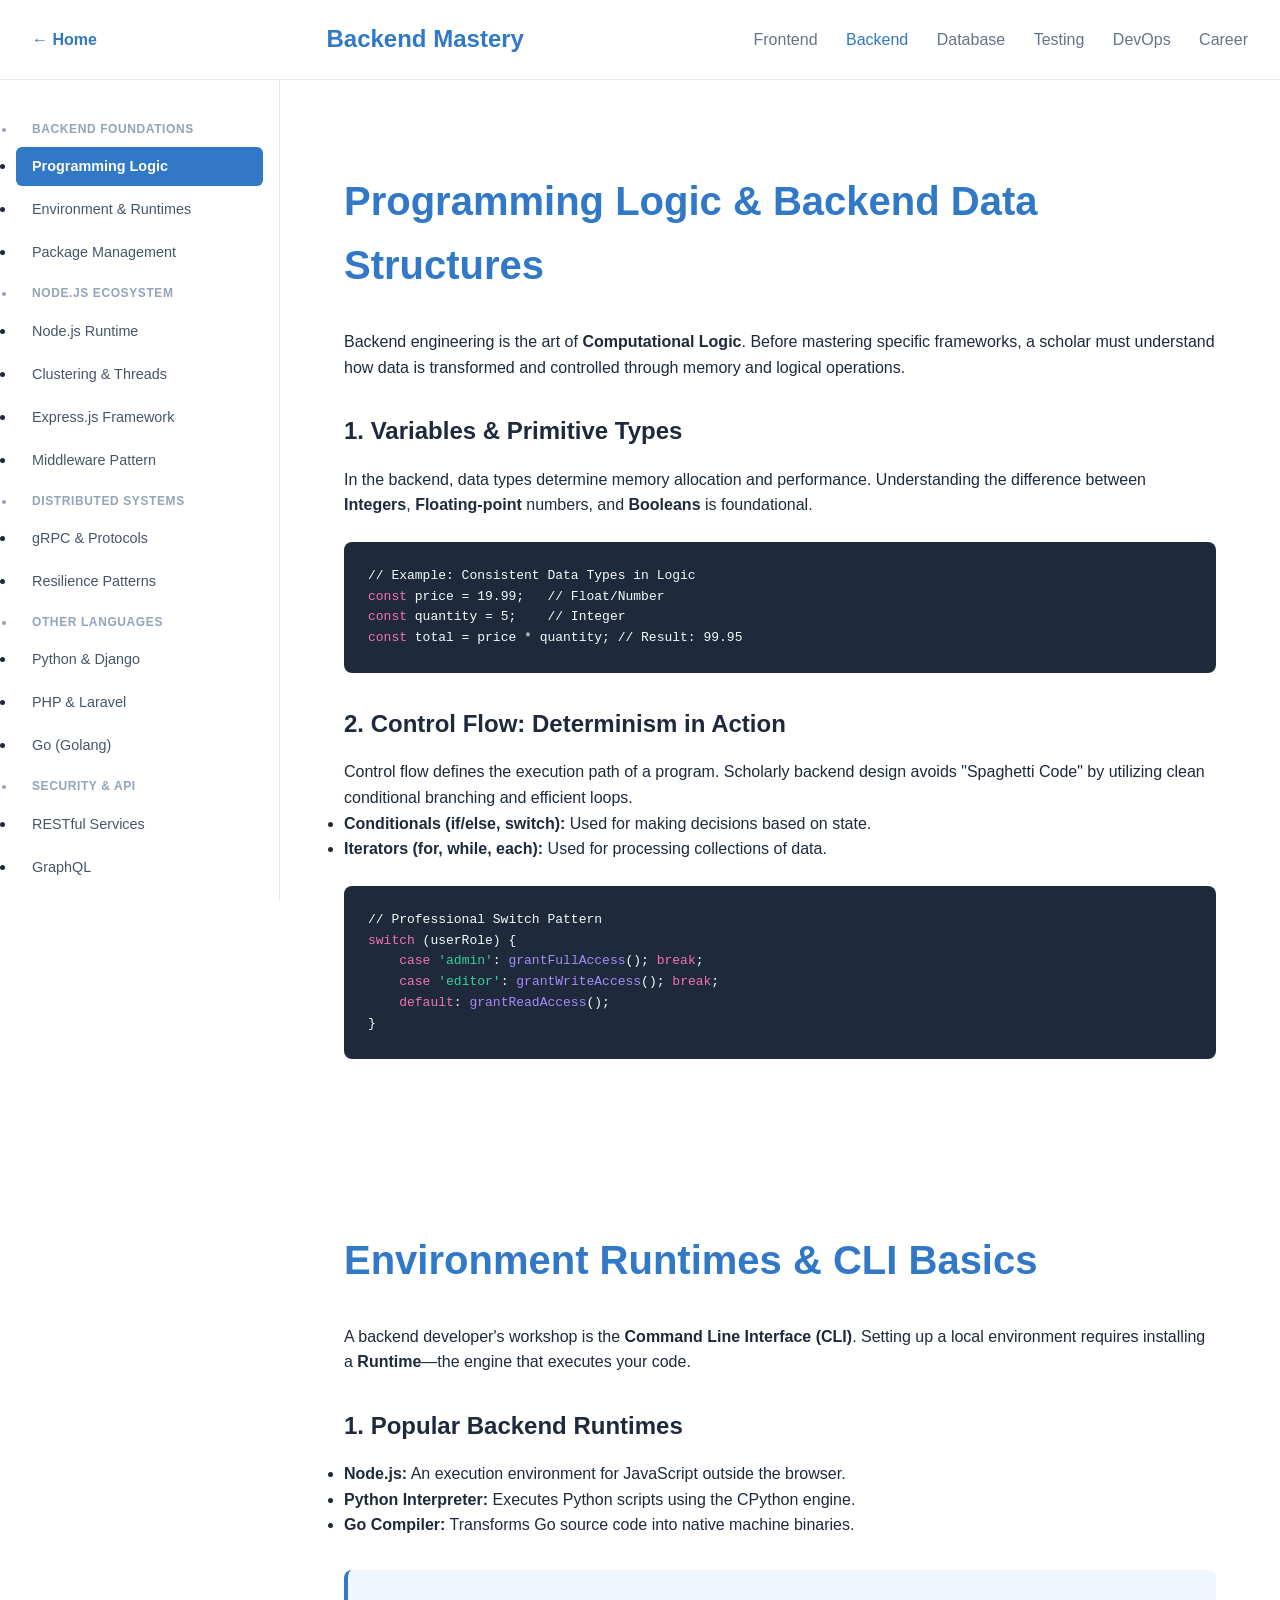
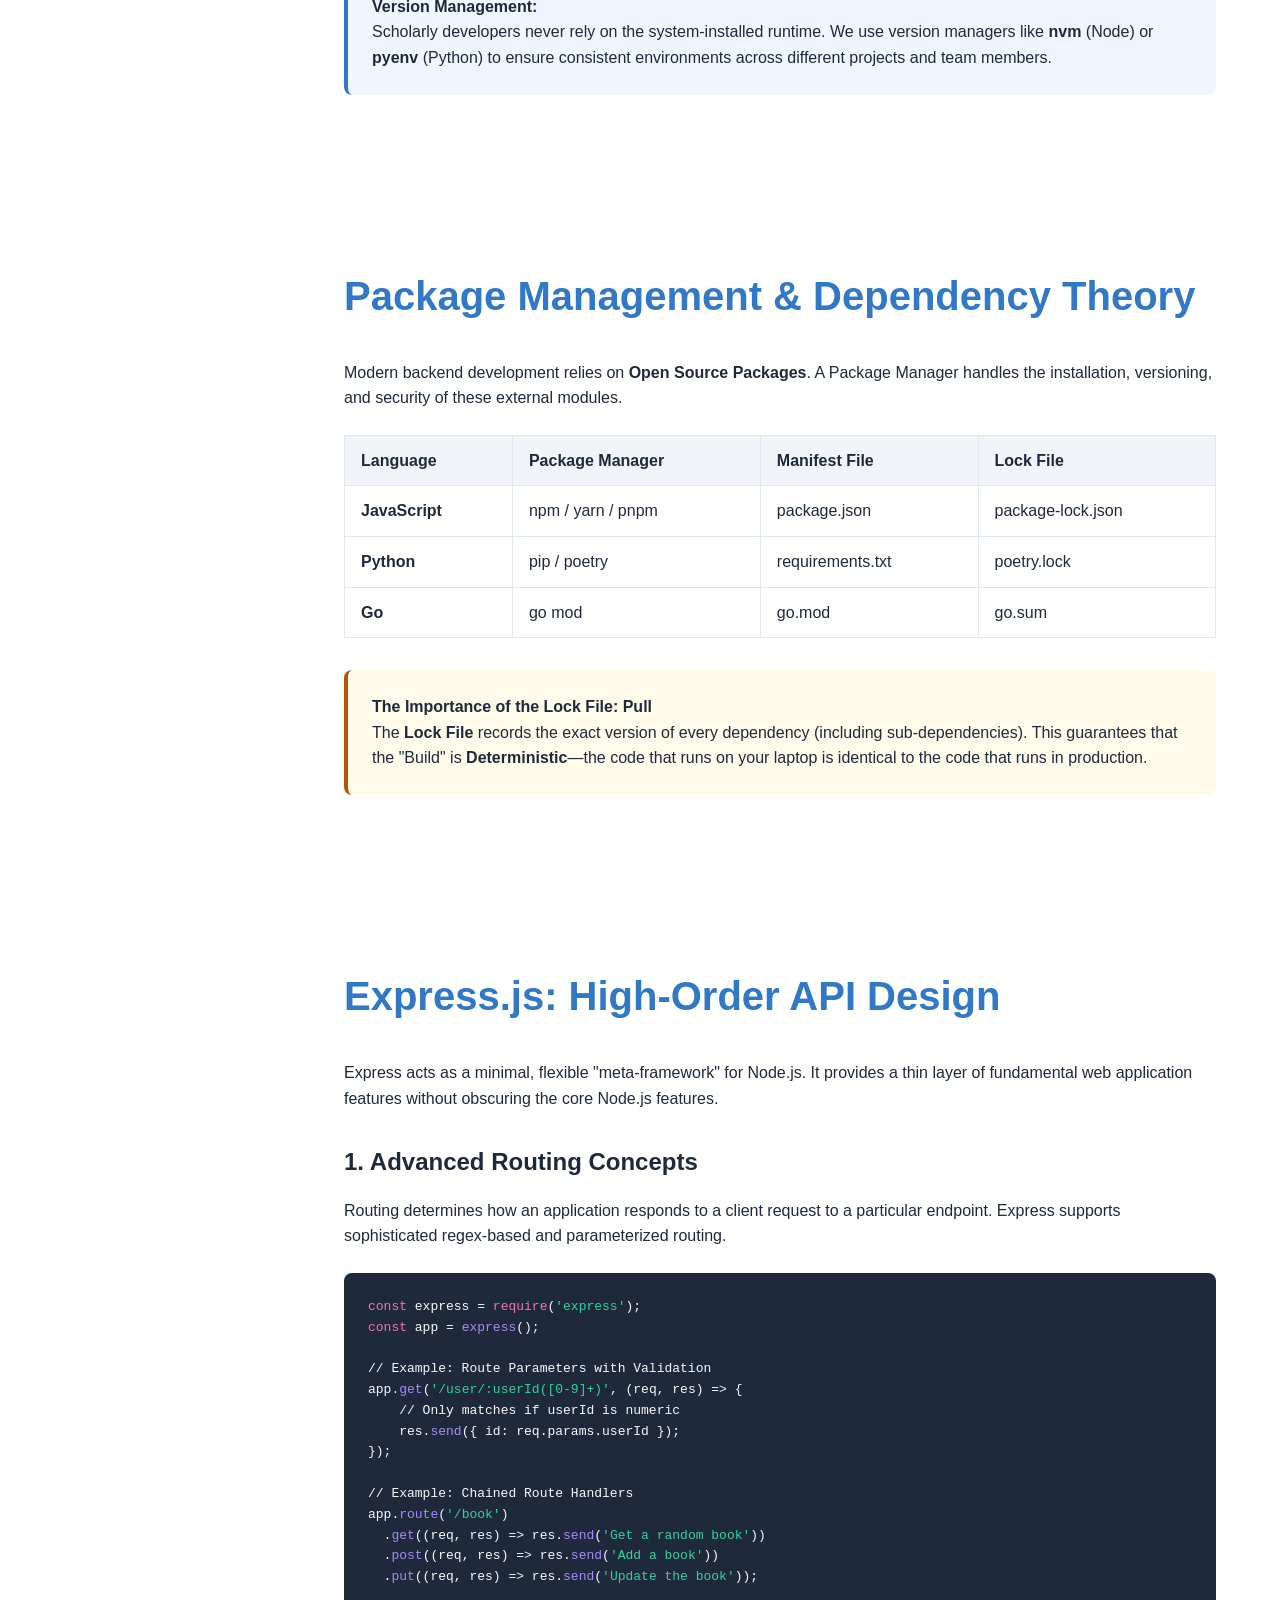
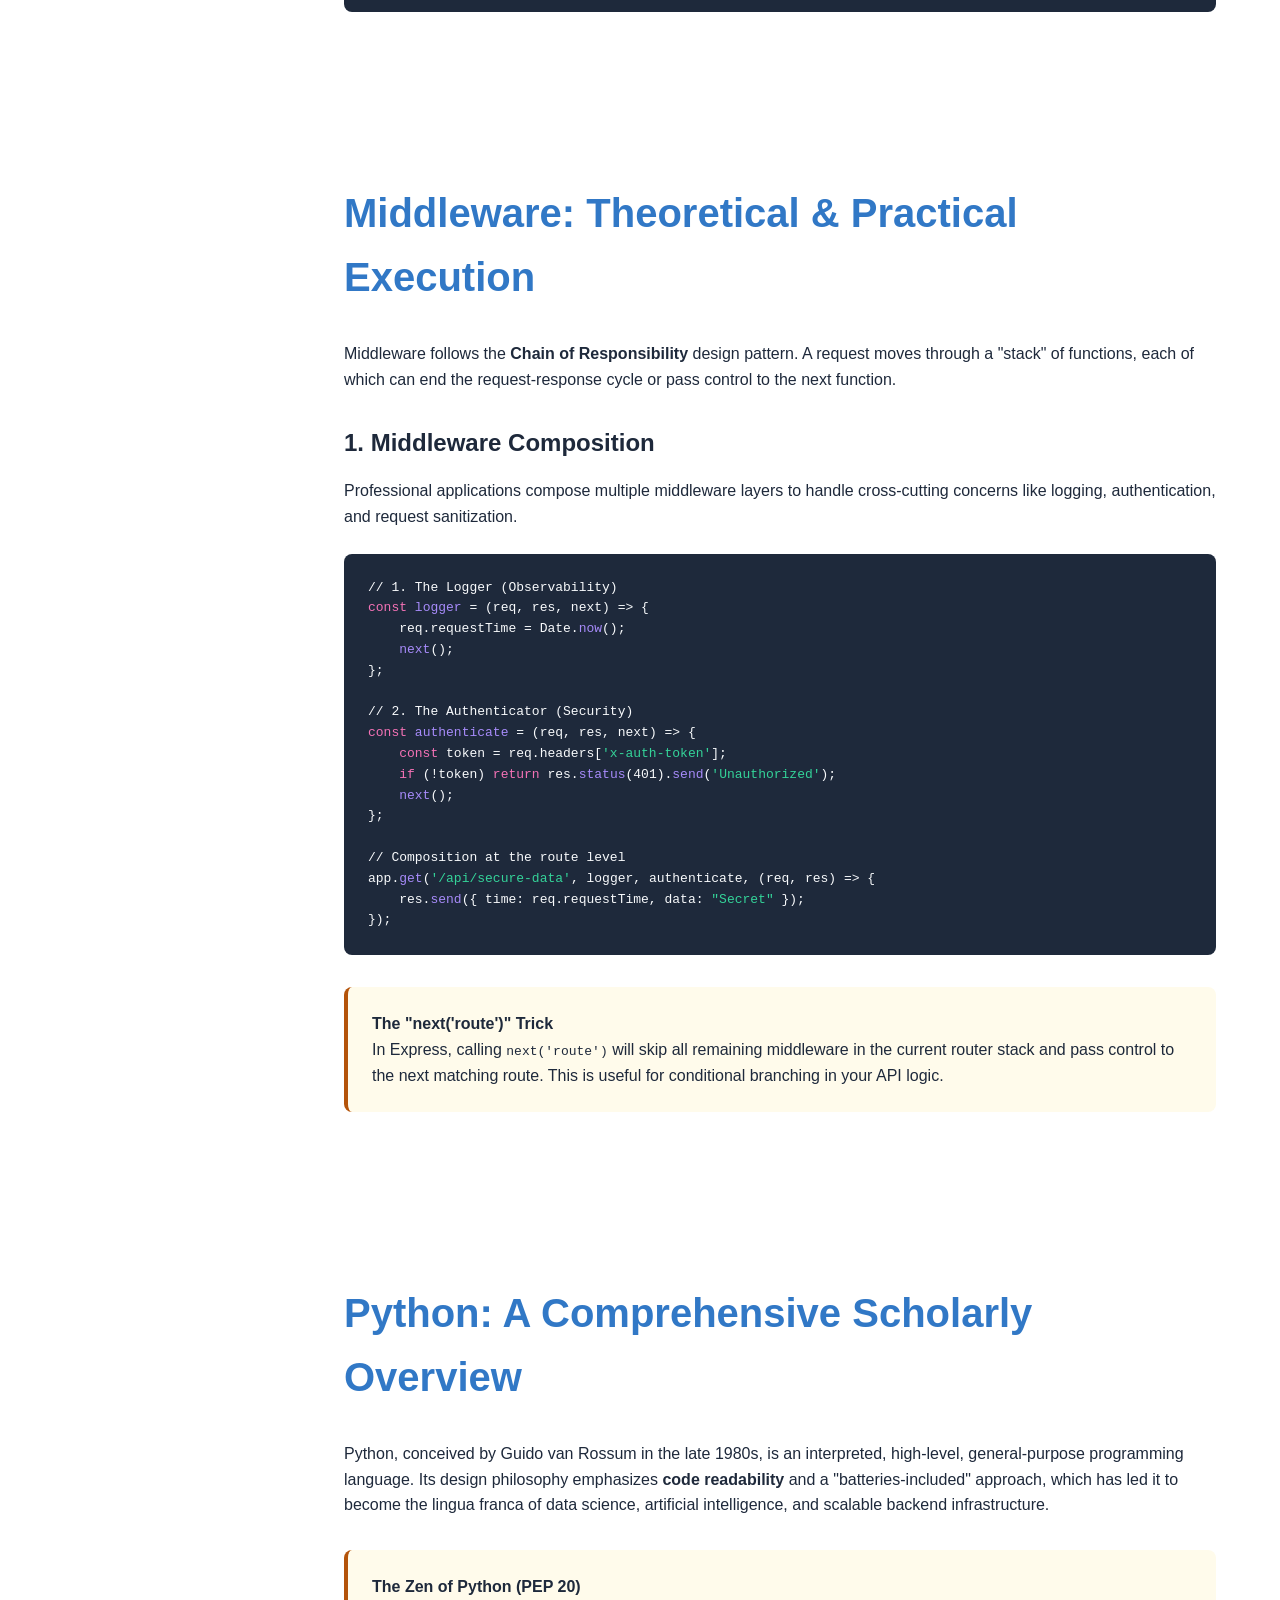
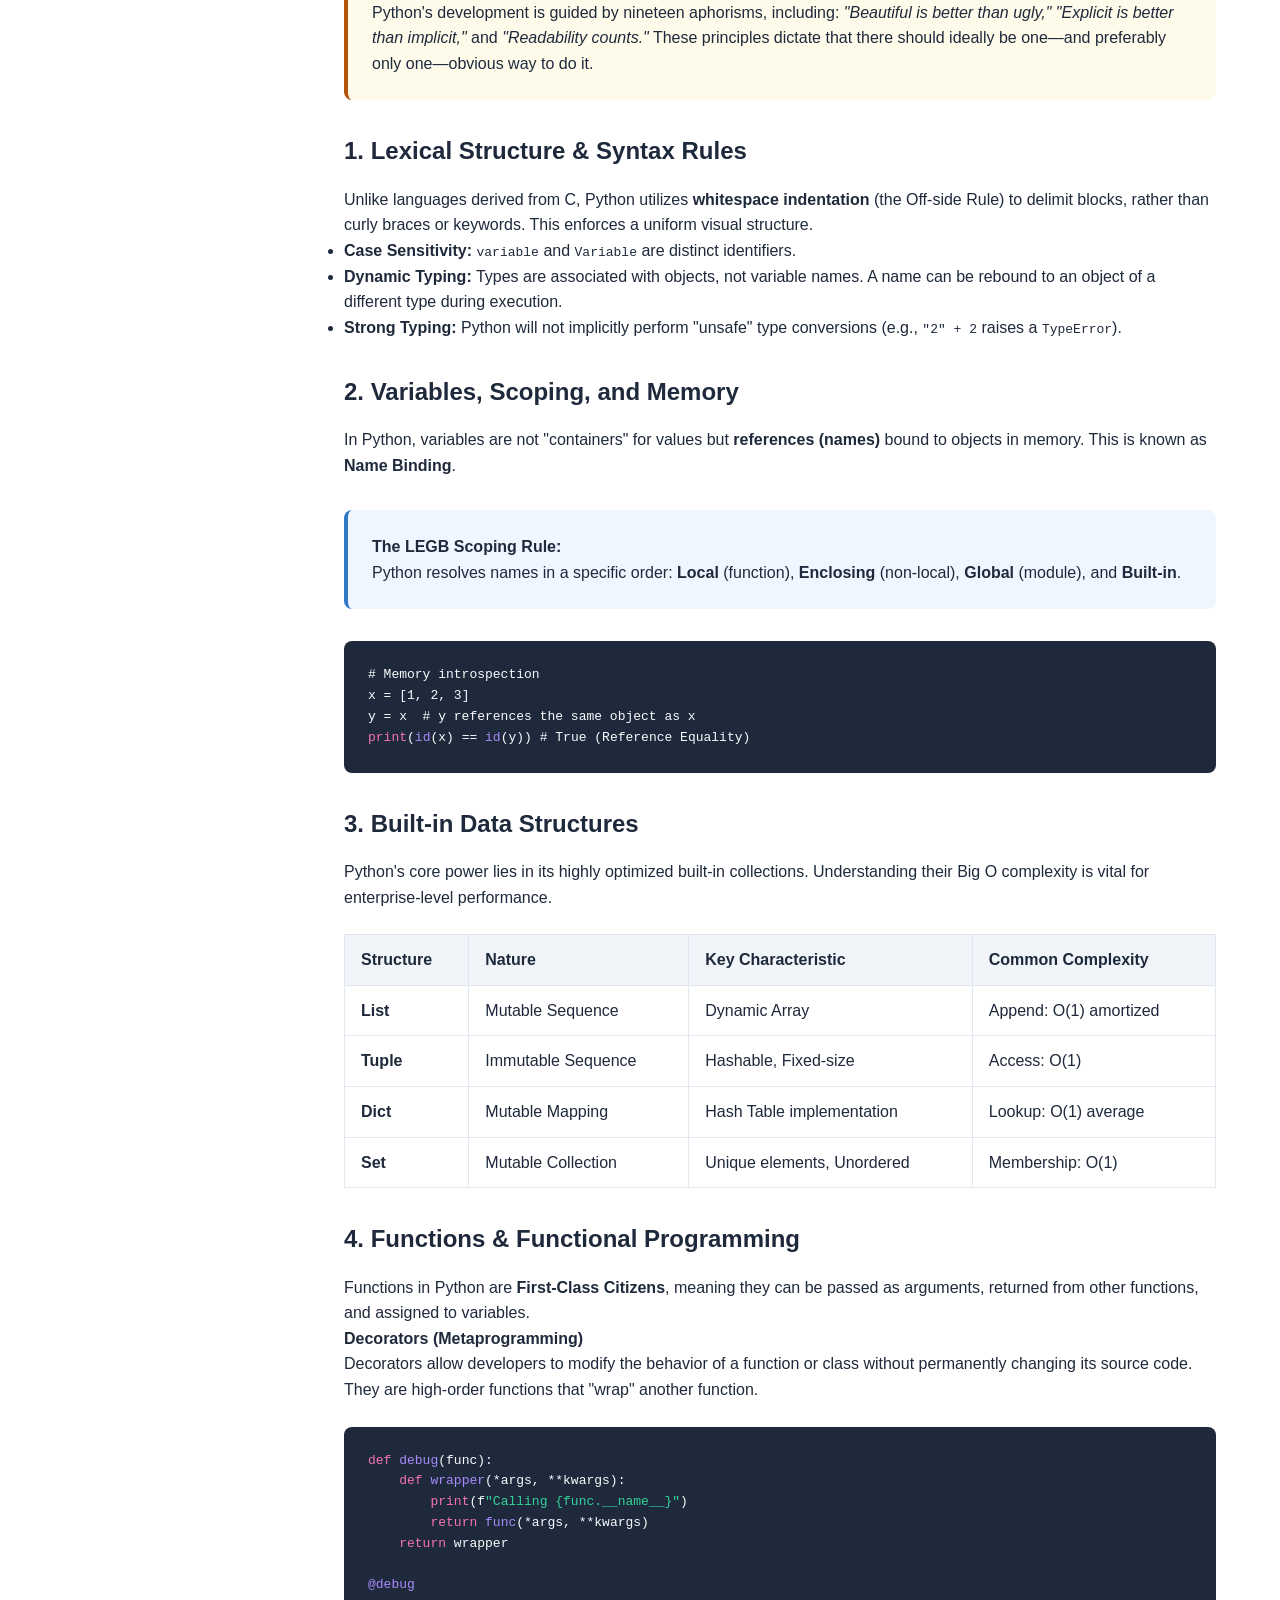
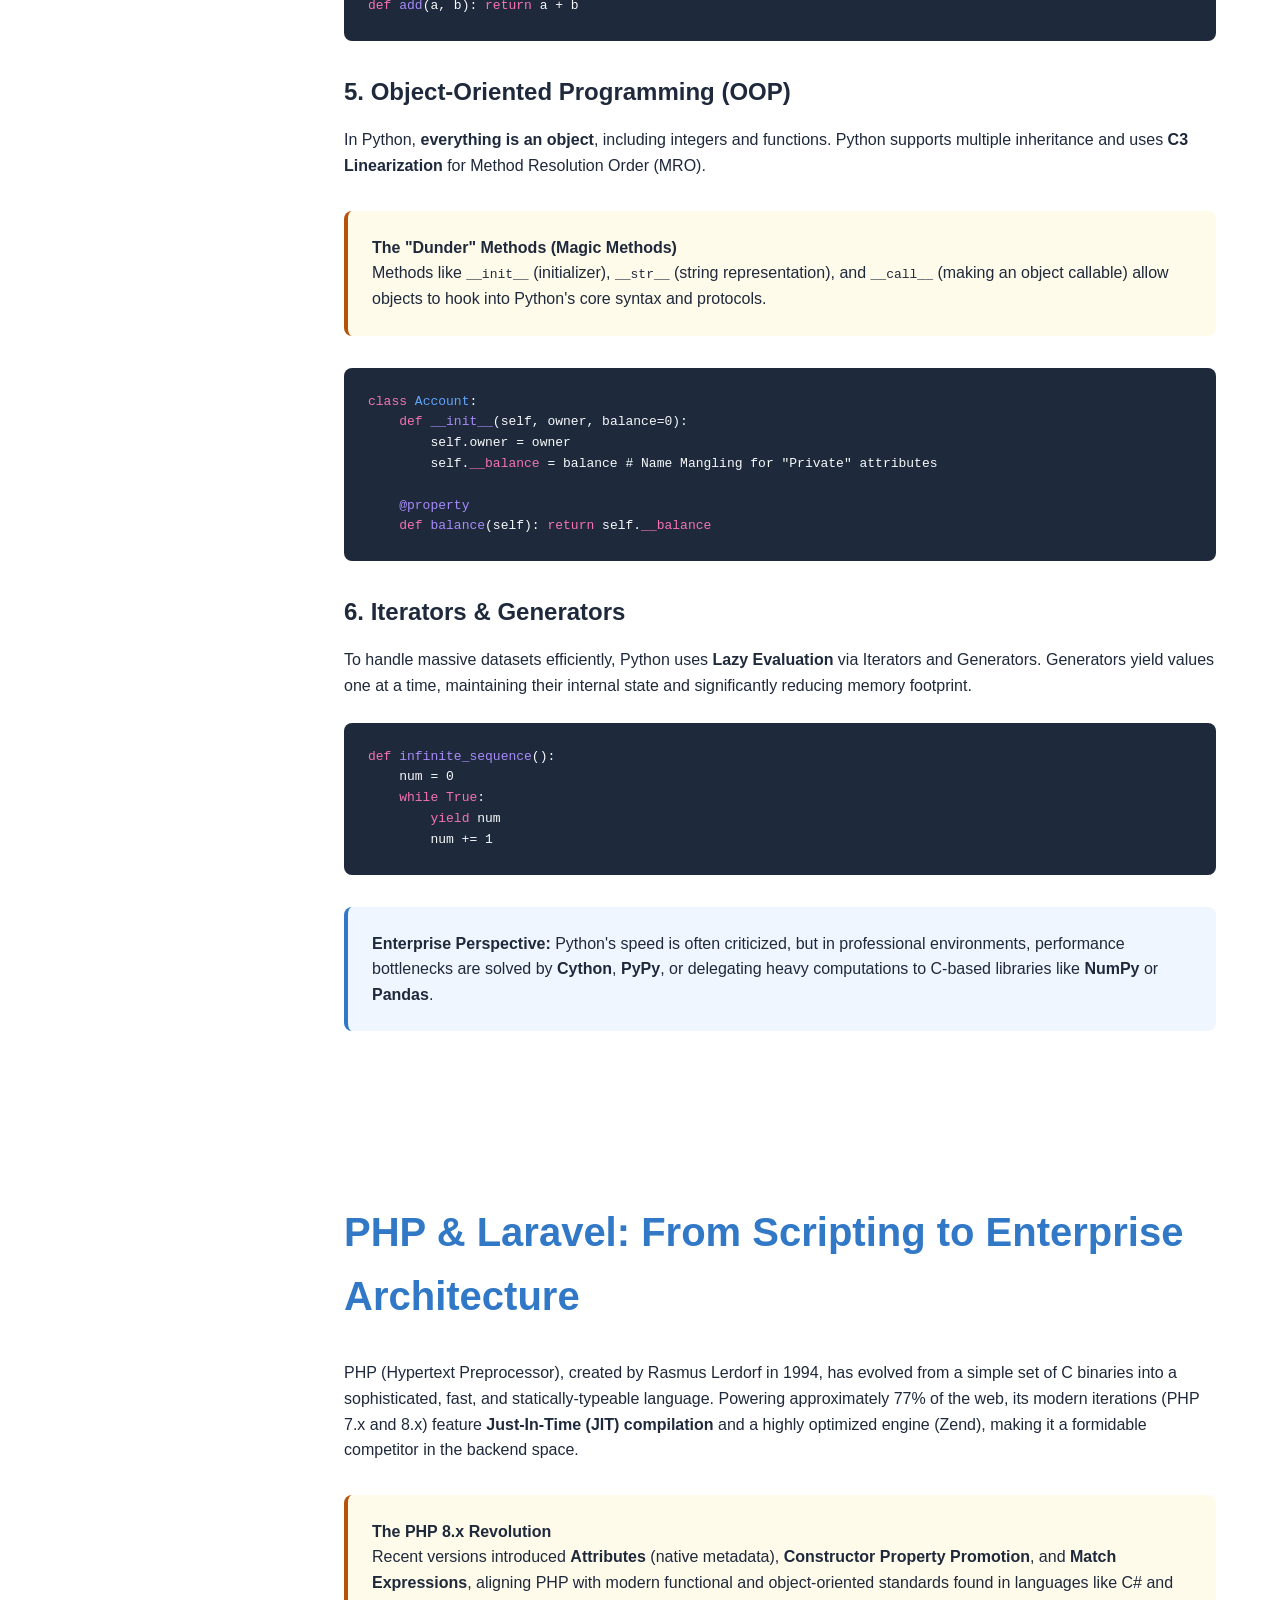
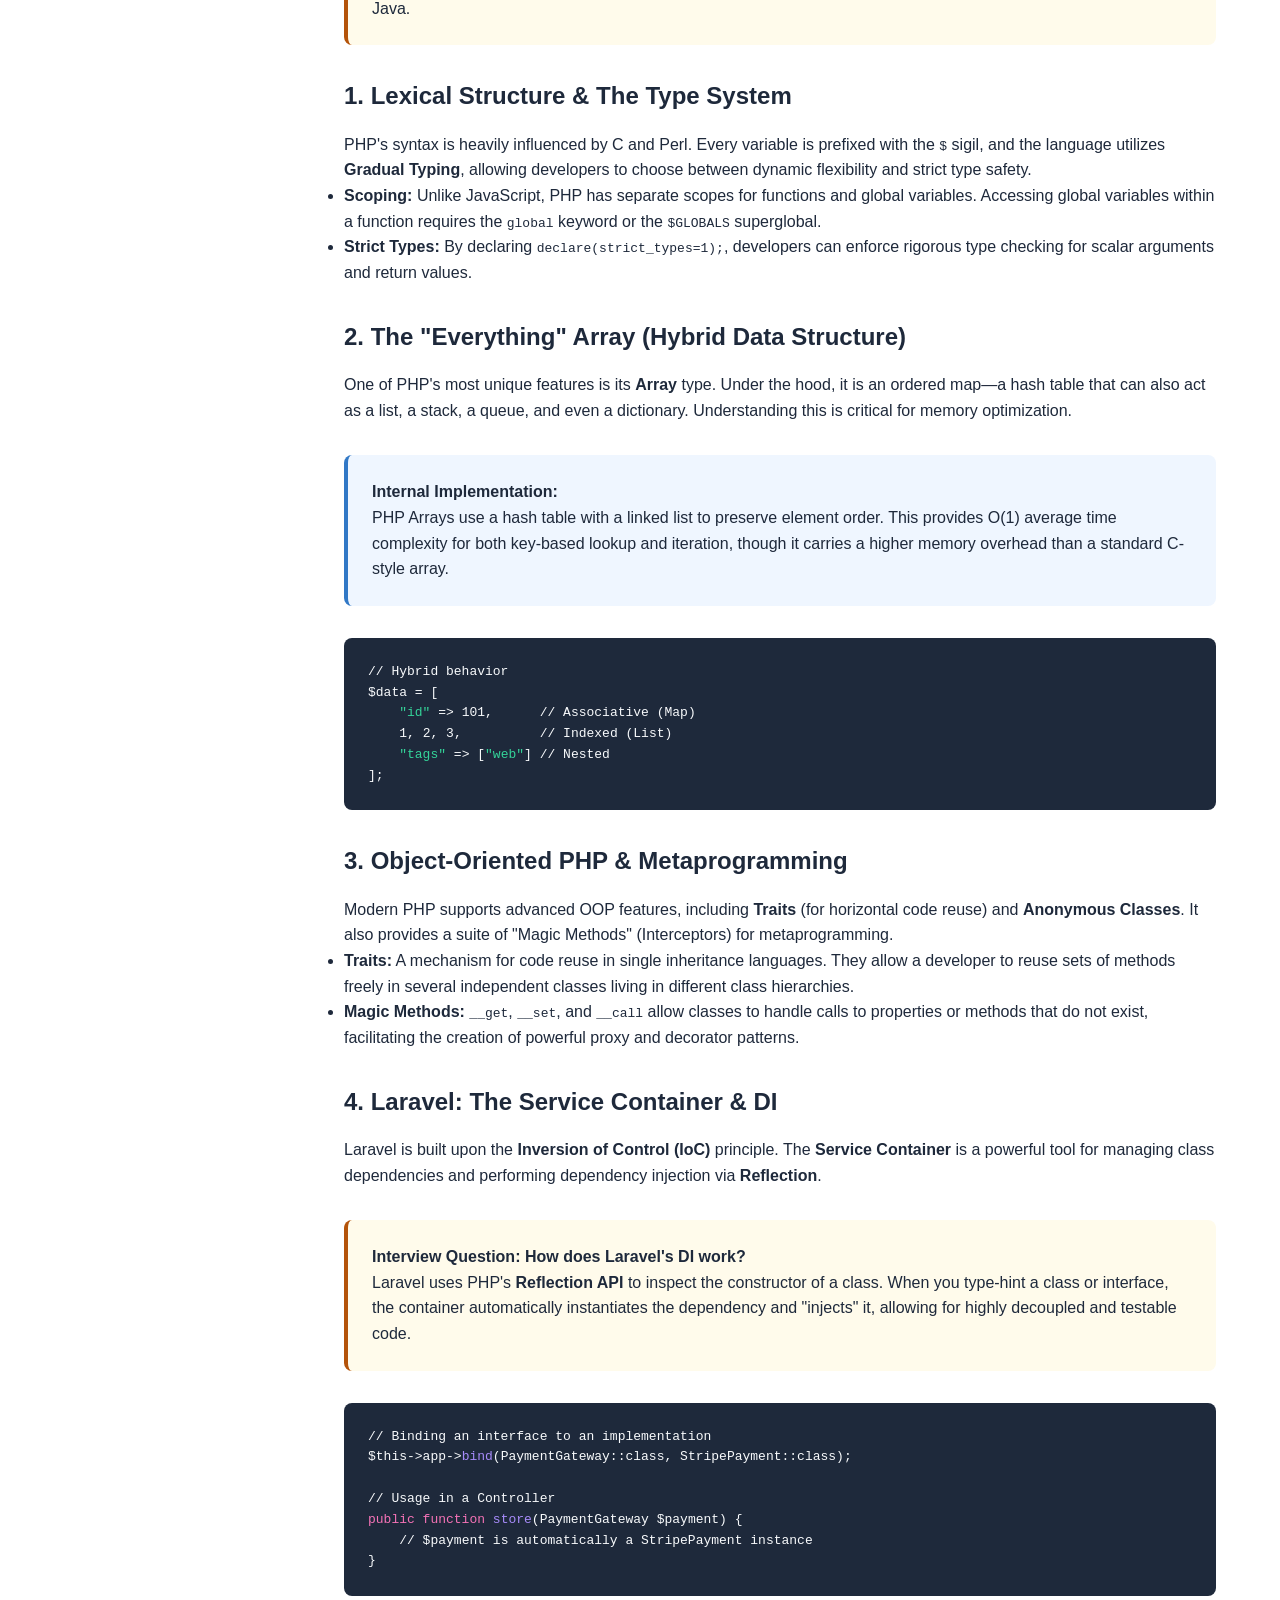
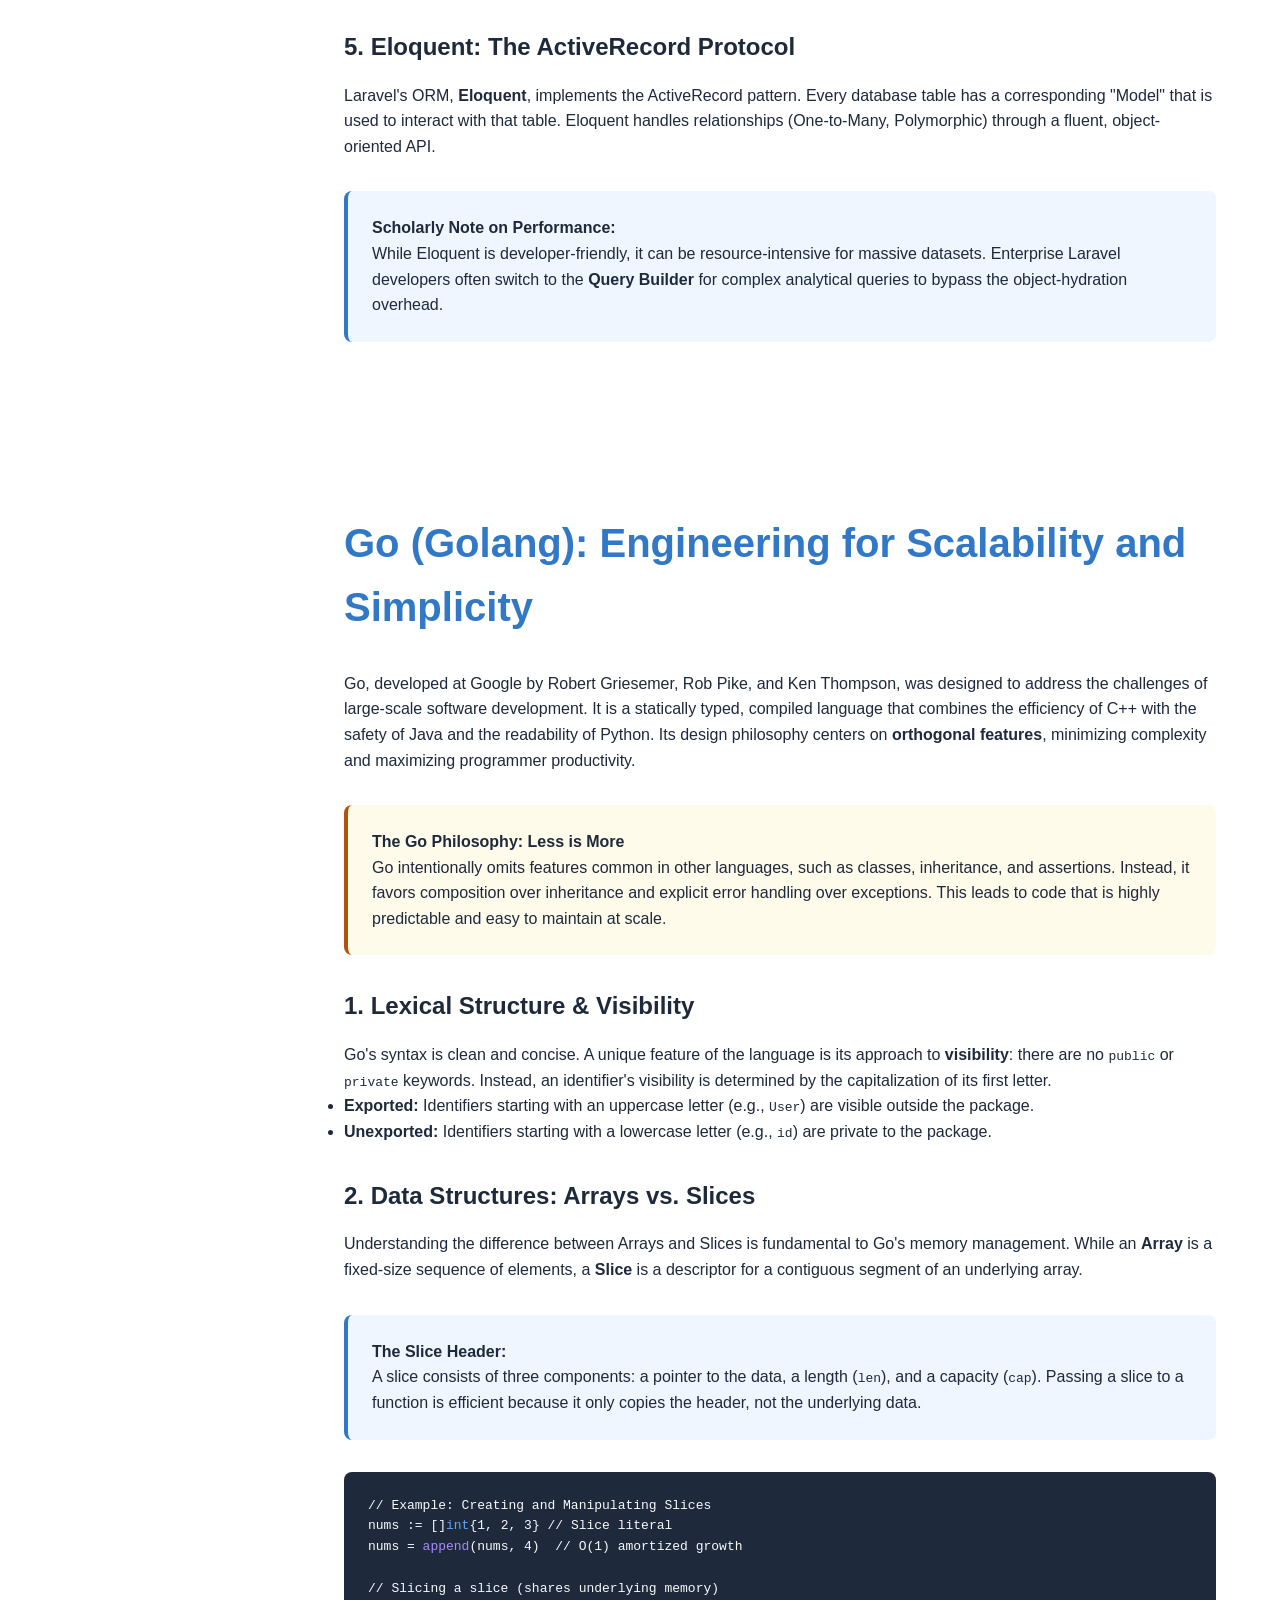
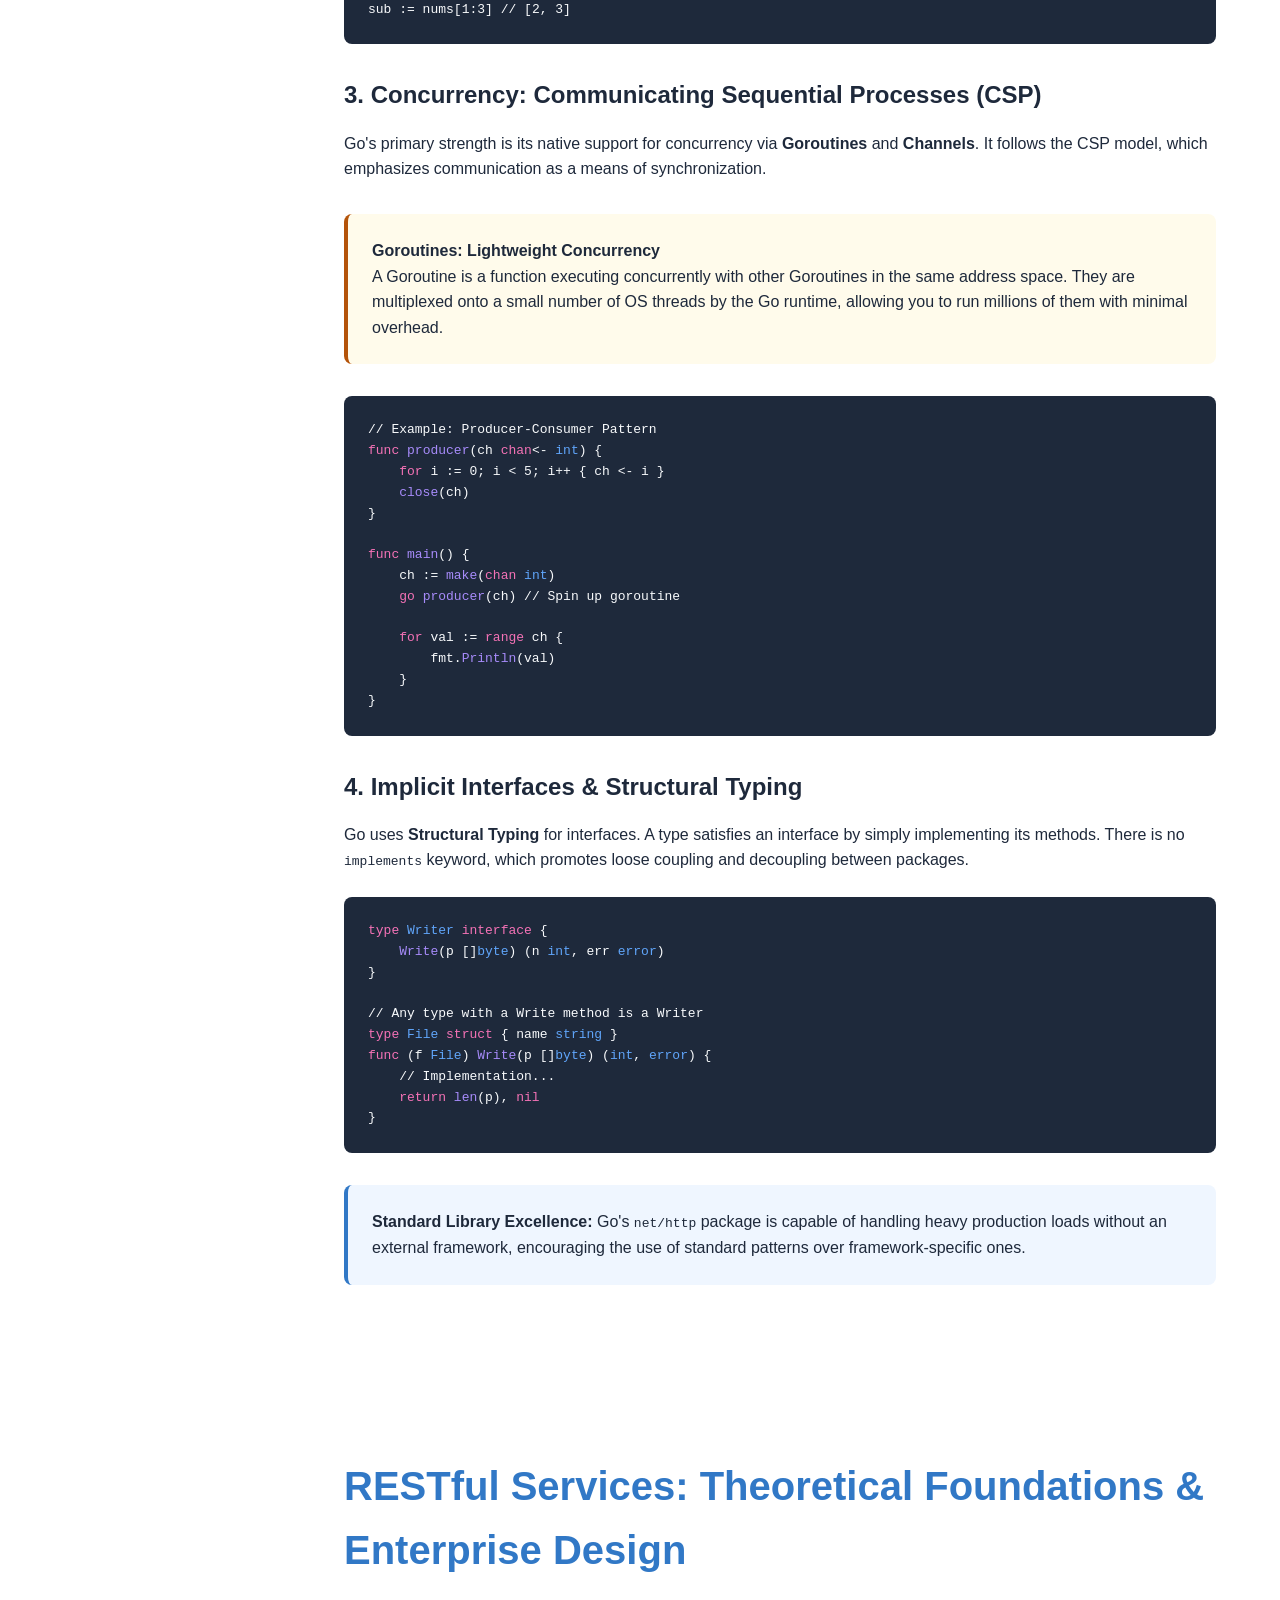
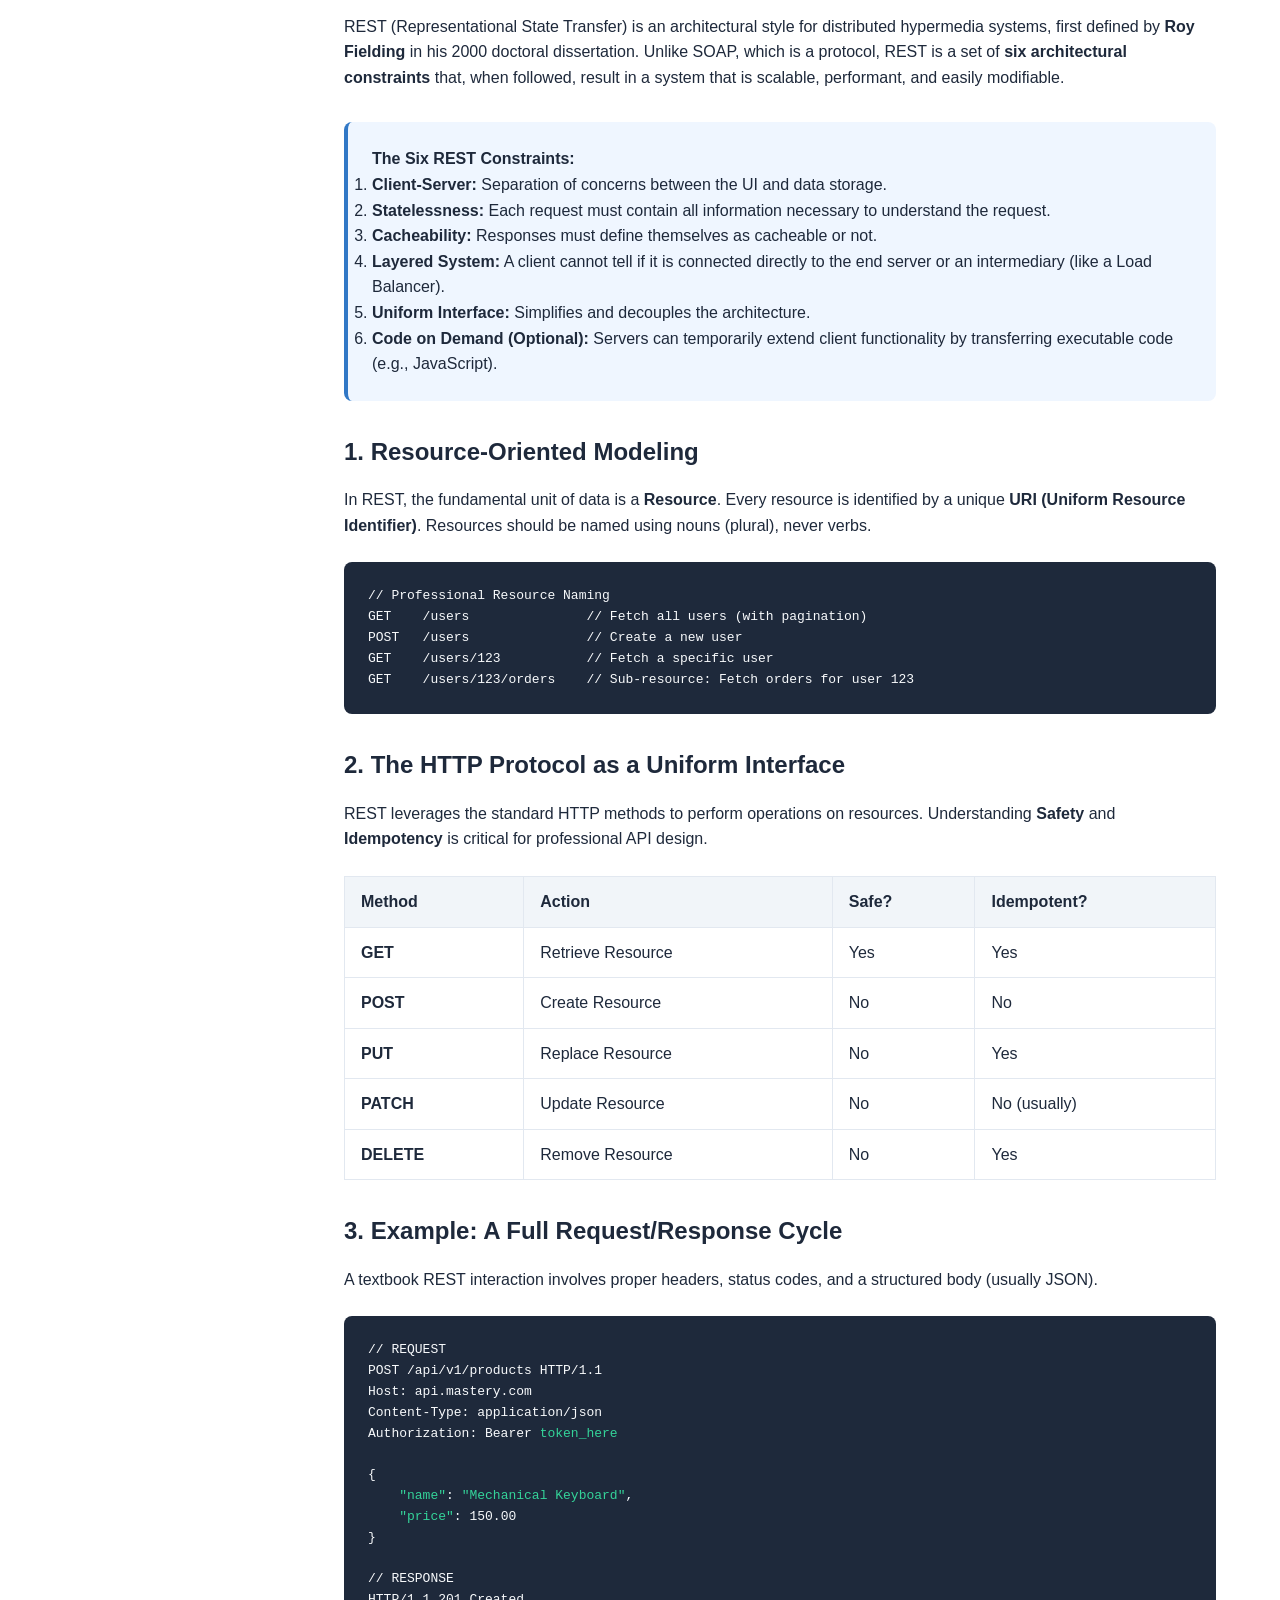
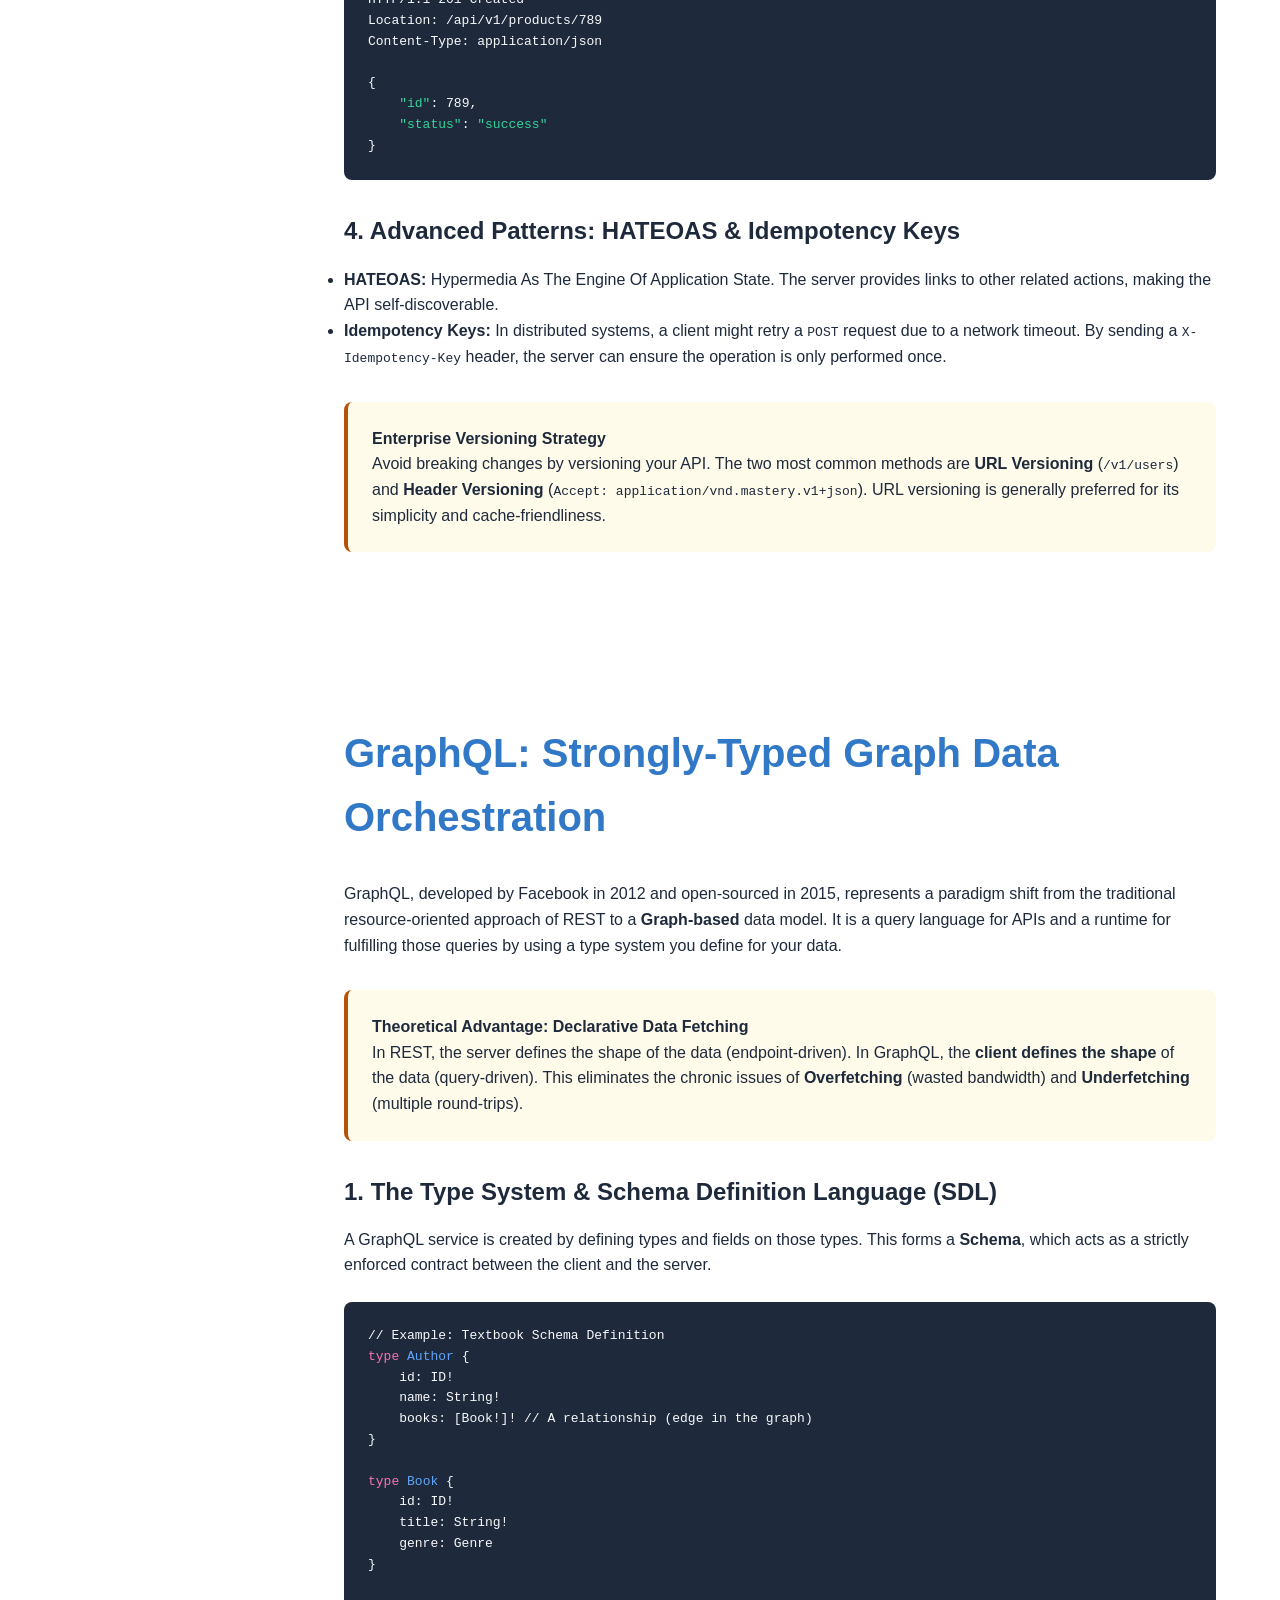
==== backend.html @ b8e82d54 "Initial scholarly structure" ====
<!DOCTYPE html>
<html lang="en">
<head>
    <meta charset="UTF-8">
    <meta name="viewport" content="width=device-width, initial-scale=1.0">
    <meta http-equiv="X-UA-Compatible" content="ie=edge">
    <title>Backend Mastery | Full Stack Platform</title>
    <link rel="stylesheet" href="style.css">
</head>
<body>
    <header class="main-header">
        <div class="header-container">
            <a href="index.html" class="back-link">← Home</a>
            <h1 class="site-title">Backend Mastery</h1>
            <nav class="top-nav">
                <a href="frontend.html">Frontend</a>
                <a href="backend.html" class="active">Backend</a>
                <a href="database.html">Database</a>
                <a href="testing.html">Testing</a>
                <a href="devops.html">DevOps</a>
                <a href="career.html">Career</a>
            </nav>
        </div>
    </header>

    <div class="app-container">
        <nav class="sidebar" id="sidebar">
            <ul class="nav-links">
                <li class="nav-group">Backend Foundations</li>
                <li><a href="#logic-foundations" class="nav-link active">Programming Logic</a></li>
                <li><a href="#environment-setup" class="nav-link">Environment & Runtimes</a></li>
                <li><a href="#package-management" class="nav-link">Package Management</a></li>
                <li class="nav-group">Node.js Ecosystem</li>
                <li><a href="#node-runtime" class="nav-link">Node.js Runtime</a></li>
                <li><a href="#node-advanced" class="nav-link">Clustering & Threads</a></li>
                <li><a href="#express-js" class="nav-link">Express.js Framework</a></li>
                <li><a href="#middleware" class="nav-link">Middleware Pattern</a></li>
                <li class="nav-group">Distributed Systems</li>
                <li><a href="#communication-protocols" class="nav-link">gRPC & Protocols</a></li>
                <li><a href="#distributed-patterns" class="nav-link">Resilience Patterns</a></li>
                <li class="nav-group">Other Languages</li>
                <li><a href="#python-django" class="nav-link">Python & Django</a></li>
                <li><a href="#php-laravel" class="nav-link">PHP & Laravel</a></li>
                <li><a href="#go-lang" class="nav-link">Go (Golang)</a></li>
                <li class="nav-group">Security & API</li>
                <li><a href="#rest-api" class="nav-link">RESTful Services</a></li>
                <li><a href="#graphql" class="nav-link">GraphQL</a></li>
                <li><a href="#auth-deep-dive" class="nav-link">OAuth2 & OIDC</a></li>
                <li class="nav-group">Optimization</li>
                <li><a href="#caching" class="nav-link">Caching & Redis</a></li>
                <li><a href="#design-patterns" class="nav-link">Backend Patterns</a></li>
            </ul>
        </nav>

        <main class="content-area" id="content">
            <!-- Backend Foundations: The Scholarly Perspective on Logic -->
            <section id="logic-foundations" class="lesson-section active">
                <h2>Programming Logic & Backend Data Structures</h2>
                <p>Backend engineering is the art of <strong>Computational Logic</strong>. Before mastering specific frameworks, a scholar must understand how data is transformed and controlled through memory and logical operations.</p>
                
                <h3>1. Variables & Primitive Types</h3>
                <p>In the backend, data types determine memory allocation and performance. Understanding the difference between <strong>Integers</strong>, <strong>Floating-point</strong> numbers, and <strong>Booleans</strong> is foundational.</p>
                
                <div class="code-block">
                    <pre><code><span class="comment">// Example: Consistent Data Types in Logic</span>
<span class="keyword">const</span> price = <span class="number">19.99</span>;   <span class="comment">// Float/Number</span>
<span class="keyword">const</span> quantity = <span class="number">5</span>;    <span class="comment">// Integer</span>
<span class="keyword">const</span> total = price * quantity; <span class="comment">// Result: 99.95</span></code></pre>
                </div>

                <h3>2. Control Flow: Determinism in Action</h3>
                <p>Control flow defines the execution path of a program. Scholarly backend design avoids "Spaghetti Code" by utilizing clean conditional branching and efficient loops.</p>
                <ul>
                    <li><strong>Conditionals (if/else, switch):</strong> Used for making decisions based on state.</li>
                    <li><strong>Iterators (for, while, each):</strong> Used for processing collections of data.</li>
                </ul>

                <div class="code-block">
                    <pre><code><span class="comment">// Professional Switch Pattern</span>
<span class="keyword">switch</span> (userRole) {
    <span class="keyword">case</span> <span class="string">'admin'</span>: <span class="function">grantFullAccess</span>(); <span class="keyword">break</span>;
    <span class="keyword">case</span> <span class="string">'editor'</span>: <span class="function">grantWriteAccess</span>(); <span class="keyword">break</span>;
    <span class="keyword">default</span>: <span class="function">grantReadAccess</span>();
}</code></pre>
                </div>
            </section>

            <!-- Environment Setup: The Infrastructure Start -->
            <section id="environment-setup" class="lesson-section">
                <h2>Environment Runtimes & CLI Basics</h2>
                <p>A backend developer's workshop is the <strong>Command Line Interface (CLI)</strong>. Setting up a local environment requires installing a <strong>Runtime</strong>—the engine that executes your code.</p>
                
                <h3>1. Popular Backend Runtimes</h3>
                <ul>
                    <li><strong>Node.js:</strong> An execution environment for JavaScript outside the browser.</li>
                    <li><strong>Python Interpreter:</strong> Executes Python scripts using the CPython engine.</li>
                    <li><strong>Go Compiler:</strong> Transforms Go source code into native machine binaries.</li>
                </ul>

                <div class="note-box">
                    <strong>Version Management:</strong>
                    <p>Scholarly developers never rely on the system-installed runtime. We use version managers like <strong>nvm</strong> (Node) or <strong>pyenv</strong> (Python) to ensure consistent environments across different projects and team members.</p>
                </div>
            </section>

            <!-- Package Management: The Dependency Tree -->
            <section id="package-management" class="lesson-section">
                <h2>Package Management & Dependency Theory</h2>
                <p>Modern backend development relies on <strong>Open Source Packages</strong>. A Package Manager handles the installation, versioning, and security of these external modules.</p>
                
                <table>
                    <thead>
                        <tr>
                            <th>Language</th>
                            <th>Package Manager</th>
                            <th>Manifest File</th>
                            <th>Lock File</th>
                        </tr>
                    </thead>
                    <tbody>
                        <tr>
                            <td><strong>JavaScript</strong></td>
                            <td>npm / yarn / pnpm</td>
                            <td>package.json</td>
                            <td>package-lock.json</td>
                        </tr>
                        <tr>
                            <td><strong>Python</strong></td>
                            <td>pip / poetry</td>
                            <td>requirements.txt</td>
                            <td>poetry.lock</td>
                        </tr>
                        <tr>
                            <td><strong>Go</strong></td>
                            <td>go mod</td>
                            <td>go.mod</td>
                            <td>go.sum</td>
                        </tr>
                    </tbody>
                </table>

                <div class="pro-tip-box">
                    <strong>The Importance of the Lock File: Pull</strong>
                    <p>The <strong>Lock File</strong> records the exact version of every dependency (including sub-dependencies). This guarantees that the "Build" is <strong>Deterministic</strong>—the code that runs on your laptop is identical to the code that runs in production.</p>
                </div>
            </section>

            <!-- Express.js: Enterprise Routing & Control -->
            <section id="express-js" class="lesson-section">
                <h2>Express.js: High-Order API Design</h2>
                <p>Express acts as a minimal, flexible "meta-framework" for Node.js. It provides a thin layer of fundamental web application features without obscuring the core Node.js features.</p>
                
                <h3>1. Advanced Routing Concepts</h3>
                <p>Routing determines how an application responds to a client request to a particular endpoint. Express supports sophisticated regex-based and parameterized routing.</p>
                
                <div class="code-block">
                    <pre><code><span class="keyword">const</span> express = <span class="keyword">require</span>(<span class="string">'express'</span>);
<span class="keyword">const</span> app = <span class="function">express</span>();

<span class="comment">// Example: Route Parameters with Validation</span>
app.<span class="function">get</span>(<span class="string">'/user/:userId([0-9]+)'</span>, (req, res) => {
    <span class="comment">// Only matches if userId is numeric</span>
    res.<span class="function">send</span>({ id: req.params.userId });
});

<span class="comment">// Example: Chained Route Handlers</span>
app.<span class="function">route</span>(<span class="string">'/book'</span>)
  .<span class="function">get</span>((req, res) => res.<span class="function">send</span>(<span class="string">'Get a random book'</span>))
  .<span class="function">post</span>((req, res) => res.<span class="function">send</span>(<span class="string">'Add a book'</span>))
  .<span class="function">put</span>((req, res) => res.<span class="function">send</span>(<span class="string">'Update the book'</span>));</code></pre>
                </div>
            </section>

            <!-- Middleware: The Chain of Responsibility -->
            <section id="middleware" class="lesson-section">
                <h2>Middleware: Theoretical & Practical Execution</h2>
                <p>Middleware follows the <strong>Chain of Responsibility</strong> design pattern. A request moves through a "stack" of functions, each of which can end the request-response cycle or pass control to the next function.</p>
                
                <h3>1. Middleware Composition</h3>
                <p>Professional applications compose multiple middleware layers to handle cross-cutting concerns like logging, authentication, and request sanitization.</p>

                <div class="code-block">
                    <pre><code><span class="comment">// 1. The Logger (Observability)</span>
<span class="keyword">const</span> <span class="function">logger</span> = (req, res, next) => {
    req.requestTime = Date.<span class="function">now</span>();
    <span class="function">next</span>();
};

<span class="comment">// 2. The Authenticator (Security)</span>
<span class="keyword">const</span> <span class="function">authenticate</span> = (req, res, next) => {
    <span class="keyword">const</span> token = req.headers[<span class="string">'x-auth-token'</span>];
    <span class="keyword">if</span> (!token) <span class="keyword">return</span> res.<span class="function">status</span>(<span class="number">401</span>).<span class="function">send</span>(<span class="string">'Unauthorized'</span>);
    <span class="function">next</span>();
};

<span class="comment">// Composition at the route level</span>
app.<span class="function">get</span>(<span class="string">'/api/secure-data'</span>, logger, authenticate, (req, res) => {
    res.<span class="function">send</span>({ time: req.requestTime, data: <span class="string">"Secret"</span> });
});</code></pre>
                </div>

                <div class="pro-tip-box">
                    <strong>The "next('route')" Trick</strong>
                    <p>In Express, calling <code>next('route')</code> will skip all remaining middleware in the current router stack and pass control to the next matching route. This is useful for conditional branching in your API logic.</p>
                </div>
            </section>

            <!-- Python: The Scholarly Guide -->
            <section id="python-django" class="lesson-section">
                <h2>Python: A Comprehensive Scholarly Overview</h2>
                <p>Python, conceived by Guido van Rossum in the late 1980s, is an interpreted, high-level, general-purpose programming language. Its design philosophy emphasizes <strong>code readability</strong> and a "batteries-included" approach, which has led it to become the lingua franca of data science, artificial intelligence, and scalable backend infrastructure.</p>
                
                <div class="pro-tip-box">
                    <strong>The Zen of Python (PEP 20)</strong>
                    <p>Python's development is guided by nineteen aphorisms, including: <em>"Beautiful is better than ugly," "Explicit is better than implicit,"</em> and <em>"Readability counts."</em> These principles dictate that there should ideally be one—and preferably only one—obvious way to do it.</p>
                </div>

                <h3>1. Lexical Structure & Syntax Rules</h3>
                <p>Unlike languages derived from C, Python utilizes <strong>whitespace indentation</strong> (the Off-side Rule) to delimit blocks, rather than curly braces or keywords. This enforces a uniform visual structure.</p>
                <ul>
                    <li><strong>Case Sensitivity:</strong> <code>variable</code> and <code>Variable</code> are distinct identifiers.</li>
                    <li><strong>Dynamic Typing:</strong> Types are associated with objects, not variable names. A name can be rebound to an object of a different type during execution.</li>
                    <li><strong>Strong Typing:</strong> Python will not implicitly perform "unsafe" type conversions (e.g., <code>"2" + 2</code> raises a <code>TypeError</code>).</li>
                </ul>

                <h3>2. Variables, Scoping, and Memory</h3>
                <p>In Python, variables are not "containers" for values but <strong>references (names)</strong> bound to objects in memory. This is known as <strong>Name Binding</strong>.</p>
                
                <div class="note-box">
                    <strong>The LEGB Scoping Rule:</strong>
                    <p>Python resolves names in a specific order: <strong>Local</strong> (function), <strong>Enclosing</strong> (non-local), <strong>Global</strong> (module), and <strong>Built-in</strong>.</p>
                </div>

                <div class="code-block">
                    <pre><code><span class="comment"># Memory introspection</span>
x = [<span class="number">1</span>, <span class="number">2</span>, <span class="number">3</span>]
y = x  <span class="comment"># y references the same object as x</span>
<span class="keyword">print</span>(<span class="function">id</span>(x) == <span class="function">id</span>(y)) <span class="comment"># True (Reference Equality)</span></code></pre>
                </div>

                <h3>3. Built-in Data Structures</h3>
                <p>Python's core power lies in its highly optimized built-in collections. Understanding their Big O complexity is vital for enterprise-level performance.</p>
                
                <table>
                    <thead>
                        <tr>
                            <th>Structure</th>
                            <th>Nature</th>
                            <th>Key Characteristic</th>
                            <th>Common Complexity</th>
                        </tr>
                    </thead>
                    <tbody>
                        <tr>
                            <td><strong>List</strong></td>
                            <td>Mutable Sequence</td>
                            <td>Dynamic Array</td>
                            <td>Append: O(1) amortized</td>
                        </tr>
                        <tr>
                            <td><strong>Tuple</strong></td>
                            <td>Immutable Sequence</td>
                            <td>Hashable, Fixed-size</td>
                            <td>Access: O(1)</td>
                        </tr>
                        <tr>
                            <td><strong>Dict</strong></td>
                            <td>Mutable Mapping</td>
                            <td>Hash Table implementation</td>
                            <td>Lookup: O(1) average</td>
                        </tr>
                        <tr>
                            <td><strong>Set</strong></td>
                            <td>Mutable Collection</td>
                            <td>Unique elements, Unordered</td>
                            <td>Membership: O(1)</td>
                        </tr>
                    </tbody>
                </table>

                <h3>4. Functions & Functional Programming</h3>
                <p>Functions in Python are <strong>First-Class Citizens</strong>, meaning they can be passed as arguments, returned from other functions, and assigned to variables.</p>
                
                <h4>Decorators (Metaprogramming)</h4>
                <p>Decorators allow developers to modify the behavior of a function or class without permanently changing its source code. They are high-order functions that "wrap" another function.</p>
                <div class="code-block">
                    <pre><code><span class="keyword">def</span> <span class="function">debug</span>(func):
    <span class="keyword">def</span> <span class="function">wrapper</span>(*args, **kwargs):
        <span class="keyword">print</span>(f<span class="string">"Calling {func.__name__}"</span>)
        <span class="keyword">return</span> <span class="function">func</span>(*args, **kwargs)
    <span class="keyword">return</span> wrapper

<span class="function">@debug</span>
<span class="keyword">def</span> <span class="function">add</span>(a, b): <span class="keyword">return</span> a + b</code></pre>
                </div>

                <h3>5. Object-Oriented Programming (OOP)</h3>
                <p>In Python, <strong>everything is an object</strong>, including integers and functions. Python supports multiple inheritance and uses <strong>C3 Linearization</strong> for Method Resolution Order (MRO).</p>
                
                <div class="pro-tip-box">
                    <strong>The "Dunder" Methods (Magic Methods)</strong>
                    <p>Methods like <code>__init__</code> (initializer), <code>__str__</code> (string representation), and <code>__call__</code> (making an object callable) allow objects to hook into Python's core syntax and protocols.</p>
                </div>

                <div class="code-block">
                    <pre><code><span class="keyword">class</span> <span class="type">Account</span>:
    <span class="keyword">def</span> <span class="function">__init__</span>(self, owner, balance=<span class="number">0</span>):
        self.owner = owner
        self.<span class="keyword">__balance</span> = balance <span class="comment"># Name Mangling for "Private" attributes</span>

    <span class="function">@property</span>
    <span class="keyword">def</span> <span class="function">balance</span>(self): <span class="keyword">return</span> self.<span class="keyword">__balance</span></code></pre>
                </div>

                <h3>6. Iterators & Generators</h3>
                <p>To handle massive datasets efficiently, Python uses <strong>Lazy Evaluation</strong> via Iterators and Generators. Generators yield values one at a time, maintaining their internal state and significantly reducing memory footprint.</p>
                <div class="code-block">
                    <pre><code><span class="keyword">def</span> <span class="function">infinite_sequence</span>():
    num = <span class="number">0</span>
    <span class="keyword">while</span> <span class="keyword">True</span>:
        <span class="keyword">yield</span> num
        num += <span class="number">1</span></code></pre>
                </div>

                <div class="note-box">
                    <strong>Enterprise Perspective:</strong> Python's speed is often criticized, but in professional environments, performance bottlenecks are solved by <strong>Cython</strong>, <strong>PyPy</strong>, or delegating heavy computations to C-based libraries like <strong>NumPy</strong> or <strong>Pandas</strong>.
                </div>
            </section>

            <!-- PHP & Laravel: A Scholarly Analysis -->
            <section id="php-laravel" class="lesson-section">
                <h2>PHP & Laravel: From Scripting to Enterprise Architecture</h2>
                <p>PHP (Hypertext Preprocessor), created by Rasmus Lerdorf in 1994, has evolved from a simple set of C binaries into a sophisticated, fast, and statically-typeable language. Powering approximately 77% of the web, its modern iterations (PHP 7.x and 8.x) feature <strong>Just-In-Time (JIT) compilation</strong> and a highly optimized engine (Zend), making it a formidable competitor in the backend space.</p>
                
                <div class="pro-tip-box">
                    <strong>The PHP 8.x Revolution</strong>
                    <p>Recent versions introduced <strong>Attributes</strong> (native metadata), <strong>Constructor Property Promotion</strong>, and <strong>Match Expressions</strong>, aligning PHP with modern functional and object-oriented standards found in languages like C# and Java.</p>
                </div>

                <h3>1. Lexical Structure & The Type System</h3>
                <p>PHP's syntax is heavily influenced by C and Perl. Every variable is prefixed with the <code>$</code> sigil, and the language utilizes <strong>Gradual Typing</strong>, allowing developers to choose between dynamic flexibility and strict type safety.</p>
                <ul>
                    <li><strong>Scoping:</strong> Unlike JavaScript, PHP has separate scopes for functions and global variables. Accessing global variables within a function requires the <code>global</code> keyword or the <code>$GLOBALS</code> superglobal.</li>
                    <li><strong>Strict Types:</strong> By declaring <code>declare(strict_types=1);</code>, developers can enforce rigorous type checking for scalar arguments and return values.</li>
                </ul>

                <h3>2. The "Everything" Array (Hybrid Data Structure)</h3>
                <p>One of PHP's most unique features is its <strong>Array</strong> type. Under the hood, it is an ordered map—a hash table that can also act as a list, a stack, a queue, and even a dictionary. Understanding this is critical for memory optimization.</p>
                
                <div class="note-box">
                    <strong>Internal Implementation:</strong>
                    <p>PHP Arrays use a hash table with a linked list to preserve element order. This provides O(1) average time complexity for both key-based lookup and iteration, though it carries a higher memory overhead than a standard C-style array.</p>
                </div>

                <div class="code-block">
                    <pre><code><span class="comment">// Hybrid behavior</span>
$data = [
    <span class="string">"id"</span> => <span class="number">101</span>,      <span class="comment">// Associative (Map)</span>
    <span class="number">1</span>, <span class="number">2</span>, <span class="number">3</span>,          <span class="comment">// Indexed (List)</span>
    <span class="string">"tags"</span> => [<span class="string">"web"</span>] <span class="comment">// Nested</span>
];</code></pre>
                </div>

                <h3>3. Object-Oriented PHP & Metaprogramming</h3>
                <p>Modern PHP supports advanced OOP features, including <strong>Traits</strong> (for horizontal code reuse) and <strong>Anonymous Classes</strong>. It also provides a suite of "Magic Methods" (Interceptors) for metaprogramming.</p>
                <ul>
                    <li><strong>Traits:</strong> A mechanism for code reuse in single inheritance languages. They allow a developer to reuse sets of methods freely in several independent classes living in different class hierarchies.</li>
                    <li><strong>Magic Methods:</strong> <code>__get</code>, <code>__set</code>, and <code>__call</code> allow classes to handle calls to properties or methods that do not exist, facilitating the creation of powerful proxy and decorator patterns.</li>
                </ul>

                <h3>4. Laravel: The Service Container & DI</h3>
                <p>Laravel is built upon the <strong>Inversion of Control (IoC)</strong> principle. The <strong>Service Container</strong> is a powerful tool for managing class dependencies and performing dependency injection via <strong>Reflection</strong>.</p>
                
                <div class="pro-tip-box">
                    <strong>Interview Question: How does Laravel's DI work?</strong>
                    <p>Laravel uses PHP's <strong>Reflection API</strong> to inspect the constructor of a class. When you type-hint a class or interface, the container automatically instantiates the dependency and "injects" it, allowing for highly decoupled and testable code.</p>
                </div>

                <div class="code-block">
                    <pre><code><span class="comment">// Binding an interface to an implementation</span>
$this->app-><span class="function">bind</span>(PaymentGateway::class, StripePayment::class);

<span class="comment">// Usage in a Controller</span>
<span class="keyword">public function</span> <span class="function">store</span>(PaymentGateway $payment) {
    <span class="comment">// $payment is automatically a StripePayment instance</span>
}</code></pre>
                </div>

                <h3>5. Eloquent: The ActiveRecord Protocol</h3>
                <p>Laravel's ORM, <strong>Eloquent</strong>, implements the ActiveRecord pattern. Every database table has a corresponding "Model" that is used to interact with that table. Eloquent handles relationships (One-to-Many, Polymorphic) through a fluent, object-oriented API.</p>

                <div class="note-box">
                    <strong>Scholarly Note on Performance:</strong>
                    <p>While Eloquent is developer-friendly, it can be resource-intensive for massive datasets. Enterprise Laravel developers often switch to the <strong>Query Builder</strong> for complex analytical queries to bypass the object-hydration overhead.</p>
                </div>
            </section>

            <!-- Go: The Scholarly Perspective on Systems Engineering -->
            <section id="go-lang" class="lesson-section">
                <h2>Go (Golang): Engineering for Scalability and Simplicity</h2>
                <p>Go, developed at Google by Robert Griesemer, Rob Pike, and Ken Thompson, was designed to address the challenges of large-scale software development. It is a statically typed, compiled language that combines the efficiency of C++ with the safety of Java and the readability of Python. Its design philosophy centers on <strong>orthogonal features</strong>, minimizing complexity and maximizing programmer productivity.</p>
                
                <div class="pro-tip-box">
                    <strong>The Go Philosophy: Less is More</strong>
                    <p>Go intentionally omits features common in other languages, such as classes, inheritance, and assertions. Instead, it favors composition over inheritance and explicit error handling over exceptions. This leads to code that is highly predictable and easy to maintain at scale.</p>
                </div>

                <h3>1. Lexical Structure & Visibility</h3>
                <p>Go's syntax is clean and concise. A unique feature of the language is its approach to <strong>visibility</strong>: there are no <code>public</code> or <code>private</code> keywords. Instead, an identifier's visibility is determined by the capitalization of its first letter.</p>
                <ul>
                    <li><strong>Exported:</strong> Identifiers starting with an uppercase letter (e.g., <code>User</code>) are visible outside the package.</li>
                    <li><strong>Unexported:</strong> Identifiers starting with a lowercase letter (e.g., <code>id</code>) are private to the package.</li>
                </ul>

                <h3>2. Data Structures: Arrays vs. Slices</h3>
                <p>Understanding the difference between Arrays and Slices is fundamental to Go's memory management. While an <strong>Array</strong> is a fixed-size sequence of elements, a <strong>Slice</strong> is a descriptor for a contiguous segment of an underlying array.</p>
                
                <div class="note-box">
                    <strong>The Slice Header:</strong>
                    <p>A slice consists of three components: a pointer to the data, a length (<code>len</code>), and a capacity (<code>cap</code>). Passing a slice to a function is efficient because it only copies the header, not the underlying data.</p>
                </div>

                <div class="code-block">
                    <pre><code><span class="comment">// Example: Creating and Manipulating Slices</span>
nums := []<span class="type">int</span>{<span class="number">1</span>, <span class="number">2</span>, <span class="number">3</span>} <span class="comment">// Slice literal</span>
nums = <span class="function">append</span>(nums, <span class="number">4</span>)  <span class="comment">// O(1) amortized growth</span>

<span class="comment">// Slicing a slice (shares underlying memory)</span>
sub := nums[<span class="number">1</span>:<span class="number">3</span>] <span class="comment">// [2, 3]</span></code></pre>
                </div>

                <h3>3. Concurrency: Communicating Sequential Processes (CSP)</h3>
                <p>Go's primary strength is its native support for concurrency via <strong>Goroutines</strong> and <strong>Channels</strong>. It follows the CSP model, which emphasizes communication as a means of synchronization.</p>
                
                <div class="pro-tip-box">
                    <strong>Goroutines: Lightweight Concurrency</strong>
                    <p>A Goroutine is a function executing concurrently with other Goroutines in the same address space. They are multiplexed onto a small number of OS threads by the Go runtime, allowing you to run millions of them with minimal overhead.</p>
                </div>

                <div class="code-block">
                    <pre><code><span class="comment">// Example: Producer-Consumer Pattern</span>
<span class="keyword">func</span> <span class="function">producer</span>(ch <span class="keyword">chan</span><- <span class="type">int</span>) {
    <span class="keyword">for</span> i := <span class="number">0</span>; i < <span class="number">5</span>; i++ { ch <- i }
    <span class="function">close</span>(ch)
}

<span class="keyword">func</span> <span class="function">main</span>() {
    ch := <span class="function">make</span>(<span class="keyword">chan</span> <span class="type">int</span>)
    <span class="keyword">go</span> <span class="function">producer</span>(ch) <span class="comment">// Spin up goroutine</span>
    
    <span class="keyword">for</span> val := <span class="keyword">range</span> ch {
        fmt.<span class="function">Println</span>(val)
    }
}</code></pre>
                </div>

                <h3>4. Implicit Interfaces & Structural Typing</h3>
                <p>Go uses <strong>Structural Typing</strong> for interfaces. A type satisfies an interface by simply implementing its methods. There is no <code>implements</code> keyword, which promotes loose coupling and decoupling between packages.</p>
                
                <div class="code-block">
                    <pre><code><span class="keyword">type</span> <span class="type">Writer</span> <span class="keyword">interface</span> {
    <span class="function">Write</span>(p []<span class="type">byte</span>) (n <span class="type">int</span>, err <span class="type">error</span>)
}

<span class="comment">// Any type with a Write method is a Writer</span>
<span class="keyword">type</span> <span class="type">File</span> <span class="keyword">struct</span> { name <span class="type">string</span> }
<span class="keyword">func</span> (f <span class="type">File</span>) <span class="function">Write</span>(p []<span class="type">byte</span>) (<span class="type">int</span>, <span class="type">error</span>) {
    <span class="comment">// Implementation...</span>
    <span class="keyword">return</span> <span class="function">len</span>(p), <span class="keyword">nil</span>
}</code></pre>
                </div>

                <div class="note-box">
                    <strong>Standard Library Excellence:</strong> Go's <code>net/http</code> package is capable of handling heavy production loads without an external framework, encouraging the use of standard patterns over framework-specific ones.
                </div>
            </section>

            <!-- RESTful Services: The Scholarly Perspective on API Architecture -->
            <section id="rest-api" class="lesson-section">
                <h2>RESTful Services: Theoretical Foundations & Enterprise Design</h2>
                <p>REST (Representational State Transfer) is an architectural style for distributed hypermedia systems, first defined by <strong>Roy Fielding</strong> in his 2000 doctoral dissertation. Unlike SOAP, which is a protocol, REST is a set of <strong>six architectural constraints</strong> that, when followed, result in a system that is scalable, performant, and easily modifiable.</p>
                
                <div class="note-box">
                    <strong>The Six REST Constraints:</strong>
                    <ol>
                        <li><strong>Client-Server:</strong> Separation of concerns between the UI and data storage.</li>
                        <li><strong>Statelessness:</strong> Each request must contain all information necessary to understand the request.</li>
                        <li><strong>Cacheability:</strong> Responses must define themselves as cacheable or not.</li>
                        <li><strong>Layered System:</strong> A client cannot tell if it is connected directly to the end server or an intermediary (like a Load Balancer).</li>
                        <li><strong>Uniform Interface:</strong> Simplifies and decouples the architecture.</li>
                        <li><strong>Code on Demand (Optional):</strong> Servers can temporarily extend client functionality by transferring executable code (e.g., JavaScript).</li>
                    </ol>
                </div>

                <h3>1. Resource-Oriented Modeling</h3>
                <p>In REST, the fundamental unit of data is a <strong>Resource</strong>. Every resource is identified by a unique <strong>URI (Uniform Resource Identifier)</strong>. Resources should be named using nouns (plural), never verbs.</p>
                
                <div class="code-block">
                    <pre><code><span class="comment">// Professional Resource Naming</span>
GET    /users               <span class="comment">// Fetch all users (with pagination)</span>
POST   /users               <span class="comment">// Create a new user</span>
GET    /users/123           <span class="comment">// Fetch a specific user</span>
GET    /users/123/orders    <span class="comment">// Sub-resource: Fetch orders for user 123</span></code></pre>
                </div>

                <h3>2. The HTTP Protocol as a Uniform Interface</h3>
                <p>REST leverages the standard HTTP methods to perform operations on resources. Understanding <strong>Safety</strong> and <strong>Idempotency</strong> is critical for professional API design.</p>
                
                <table>
                    <thead>
                        <tr>
                            <th>Method</th>
                            <th>Action</th>
                            <th>Safe?</th>
                            <th>Idempotent?</th>
                        </tr>
                    </thead>
                    <tbody>
                        <tr>
                            <td><strong>GET</strong></td>
                            <td>Retrieve Resource</td>
                            <td>Yes</td>
                            <td>Yes</td>
                        </tr>
                        <tr>
                            <td><strong>POST</strong></td>
                            <td>Create Resource</td>
                            <td>No</td>
                            <td>No</td>
                        </tr>
                        <tr>
                            <td><strong>PUT</strong></td>
                            <td>Replace Resource</td>
                            <td>No</td>
                            <td>Yes</td>
                        </tr>
                        <tr>
                            <td><strong>PATCH</strong></td>
                            <td>Update Resource</td>
                            <td>No</td>
                            <td>No (usually)</td>
                        </tr>
                        <tr>
                            <td><strong>DELETE</strong></td>
                            <td>Remove Resource</td>
                            <td>No</td>
                            <td>Yes</td>
                        </tr>
                    </tbody>
                </table>

                <h3>3. Example: A Full Request/Response Cycle</h3>
                <p>A textbook REST interaction involves proper headers, status codes, and a structured body (usually JSON).</p>
                
                <div class="code-block">
                    <pre><code><span class="comment">// REQUEST</span>
POST /api/v1/products HTTP/1.1
Host: api.mastery.com
Content-Type: application/json
Authorization: Bearer <span class="string">token_here</span>

{
    <span class="string">"name"</span>: <span class="string">"Mechanical Keyboard"</span>,
    <span class="string">"price"</span>: <span class="number">150.00</span>
}

<span class="comment">// RESPONSE</span>
HTTP/1.1 201 Created
Location: /api/v1/products/789
Content-Type: application/json

{
    <span class="string">"id"</span>: <span class="number">789</span>,
    <span class="string">"status"</span>: <span class="string">"success"</span>
}</code></pre>
                </div>

                <h3>4. Advanced Patterns: HATEOAS & Idempotency Keys</h3>
                <ul>
                    <li><strong>HATEOAS:</strong> Hypermedia As The Engine Of Application State. The server provides links to other related actions, making the API self-discoverable.</li>
                    <li><strong>Idempotency Keys:</strong> In distributed systems, a client might retry a <code>POST</code> request due to a network timeout. By sending a <code>X-Idempotency-Key</code> header, the server can ensure the operation is only performed once.</li>
                </ul>

                <div class="pro-tip-box">
                    <strong>Enterprise Versioning Strategy</strong>
                    <p>Avoid breaking changes by versioning your API. The two most common methods are <strong>URL Versioning</strong> (<code>/v1/users</code>) and <strong>Header Versioning</strong> (<code>Accept: application/vnd.mastery.v1+json</code>). URL versioning is generally preferred for its simplicity and cache-friendliness.</p>
                </div>
            </section>

            <!-- GraphQL: The Scholarly Perspective on Graph-Based Data Retrieval -->
            <section id="graphql" class="lesson-section">
                <h2>GraphQL: Strongly-Typed Graph Data Orchestration</h2>
                <p>GraphQL, developed by Facebook in 2012 and open-sourced in 2015, represents a paradigm shift from the traditional resource-oriented approach of REST to a <strong>Graph-based</strong> data model. It is a query language for APIs and a runtime for fulfilling those queries by using a type system you define for your data.</p>
                
                <div class="pro-tip-box">
                    <strong>Theoretical Advantage: Declarative Data Fetching</strong>
                    <p>In REST, the server defines the shape of the data (endpoint-driven). In GraphQL, the <strong>client defines the shape</strong> of the data (query-driven). This eliminates the chronic issues of <strong>Overfetching</strong> (wasted bandwidth) and <strong>Underfetching</strong> (multiple round-trips).</p>
                </div>

                <h3>1. The Type System & Schema Definition Language (SDL)</h3>
                <p>A GraphQL service is created by defining types and fields on those types. This forms a <strong>Schema</strong>, which acts as a strictly enforced contract between the client and the server.</p>
                
                <div class="code-block">
                    <pre><code><span class="comment">// Example: Textbook Schema Definition</span>
<span class="keyword">type</span> <span class="type">Author</span> {
    id: ID!
    name: String!
    books: [Book!]! <span class="comment">// A relationship (edge in the graph)</span>
}

<span class="keyword">type</span> <span class="type">Book</span> {
    id: ID!
    title: String!
    genre: Genre
}

<span class="keyword">enum</span> <span class="type">Genre</span> {
    SCI_FI
    FANTASY
    NON_FICTION
}

<span class="keyword">type</span> <span class="type">Query</span> {
    <span class="function">author</span>(id: ID!): Author
}</code></pre>
                </div>

                <h3>2. Execution Engine: From Query to AST</h3>
                <p>When a GraphQL server receives a query, it doesn't just execute it. It passes through three distinct phases:</p>
                <ul>
                    <li><strong>Parsing:</strong> The query string is parsed into an <strong>Abstract Syntax Tree (AST)</strong>.</li>
                    <li><strong>Validation:</strong> The AST is validated against the schema to ensure type safety and field existence.</li>
                    <li><strong>Execution:</strong> The server traverses the AST and calls <strong>Resolvers</strong> for each field.</li>
                </ul>

                <h3>3. Resolvers & The N+1 Problem</h3>
                <p>A resolver is a function that populates the data for a single field in the schema. Because resolvers are executed independently, fetching a list of items and their relationships can lead to the <strong>N+1 Query Problem</strong>.</p>
                
                <div class="code-block">
                    <pre><code><span class="comment">// Naive Resolver (The N+1 Trap)</span>
<span class="keyword">const</span> resolvers = {
    Author: {
        <span class="function">books</span>: (author) => {
            <span class="comment">// If fetching 10 authors, this hits the DB 10 times!</span>
            <span class="keyword">return</span> db.books.<span class="function">find</span>({ authorId: author.id });
        }
    }
};</code></pre>
                </div>

                <div class="note-box">
                    <strong>Enterprise Solution: The Data Loader Pattern</strong>
                    <p>To solve N+1 in GraphQL, we use <strong>DataLoader</strong>. It collects all requests for a specific resource during a single execution tick, <strong>batches</strong> them into a single database query (e.g., <code>WHERE id IN (...)</code>), and <strong>caches</strong> the results for the duration of the request.</p>
                </div>

                <h3>4. Mutations & Real-time Subscriptions</h3>
                <p>GraphQL handles data modification through <strong>Mutations</strong> and real-time event streaming through <strong>Subscriptions</strong> (usually implemented over WebSockets).</p>
                
                <div class="code-block">
                    <pre><code><span class="comment">// Example: A Mutation with Variables</span>
mutation <span class="function">CreateBook</span>($title: String!, $authorId: ID!) {
    <span class="function">addBook</span>(title: $title, authorId: $authorId) {
        id
        title
    }
}</code></pre>
                </div>

                <div class="pro-tip-box">
                    <strong>Scholarly Note on Introspection</strong>
                    <p>One of GraphQL's most powerful features is <strong>Introspection</strong>. A client can query the server for its own schema (e.g., <code>query { __schema { types { name } } }</code>). This enables powerful developer tools like GraphiQL and automatic documentation generation.</p>
                </div>
            </section>

            <!-- Authentication: The Scholarly Perspective on Identity & Access -->
            <section id="authentication" class="lesson-section">
                <h2>Authentication & Cryptographic Identity</h2>
                <p>In secure systems engineering, we distinguish between <strong>Authentication (AuthN)</strong>—the process of verifying a user's identity—and <strong>Authorization (AuthZ)</strong>—the process of verifying what an authenticated user is permitted to do. Modern web architectures favor <strong>Stateless Authentication</strong> using JSON Web Tokens (JWT) to ensure horizontal scalability across distributed services.</p>
                
                <div class="pro-tip-box">
                    <strong>HTTP Status Codes: 401 vs. 403</strong>
                    <ul>
                        <li><strong>401 Unauthorized:</strong> "I don't know who you are." (Authentication failure).</li>
                        <li><strong>403 Forbidden:</strong> "I know who you are, but you don't have permission for this." (Authorization failure).</li>
                    </ul>
                </div>

                <h3>1. JWT Anatomy (RFC 7519)</h3>
                <p>A JWT is a compact, URL-safe means of representing claims. It is composed of three Base64URL-encoded parts, separated by periods (<code>.</code>):</p>
                <ul>
                    <li><strong>Header:</strong> Specifies the token type and the hashing algorithm used (e.g., HS256, RS256).</li>
                    <li><strong>Payload:</strong> Contains the <strong>Claims</strong>—statements about the user (e.g., <code>sub</code> for user ID, <code>exp</code> for expiration).</li>
                    <li><strong>Signature:</strong> Used to verify that the sender is who they say they are and to ensure the message wasn't changed along the way.</li>
                </ul>

                <div class="code-block">
                    <pre><code><span class="comment">// Example: A Decoded JWT Payload</span>
{
  <span class="string">"sub"</span>: <span class="string">"1234567890"</span>,
  <span class="string">"name"</span>: <span class="string">"John Doe"</span>,
  <span class="string">"iat"</span>: <span class="number">1516239022</span>,
  <span class="string">"exp"</span>: <span class="number">1516242622</span>,
  <span class="string">"role"</span>: <span class="string">"admin"</span>
}</code></pre>
                </div>

                <h3>2. Cryptographic Signing: Symmetric vs. Asymmetric</h3>
                <p>Enterprise systems must choose between <strong>HS256</strong> (Symmetric: shared secret) and <strong>RS256</strong> (Asymmetric: Private/Public key pair).</p>
                
                <div class="note-box">
                    <strong>The RS256 Advantage:</strong>
                    <p>In a microservices architecture, the Auth Service uses a <strong>Private Key</strong> to sign tokens, while all other services use the <strong>Public Key</strong> to verify them. This prevents other services from ever being able to forge a token if they are compromised.</p>
                </div>

                <h3>3. Security: Where to Store the Token?</h3>
                <p>The storage of tokens involves a critical trade-off between two primary web vulnerabilities:</p>
                <table>
                    <thead>
                        <tr>
                            <th>Storage Method</th>
                            <th>Primary Threat</th>
                            <th>Defense Mechanism</th>
                        </tr>
                    </thead>
                    <tbody>
                        <tr>
                            <td><strong>LocalStorage</strong></td>
                            <td><strong>XSS</strong> (Cross-Site Scripting)</td>
                            <td>Content Security Policy (CSP)</td>
                        </tr>
                        <tr>
                            <td><strong>HttpOnly Cookie</strong></td>
                            <td><strong>CSRF</strong> (Cross-Site Request Forgery)</td>
                            <td>SameSite: Strict + CSRF Tokens</td>
                        </tr>
                    </tbody>
                </table>

                <h3>4. Modern Password Hashing: Argon2 & Bcrypt</h3>
                <p>Passwords must never be stored in plaintext or using "fast" hashes like MD5 or SHA-256. Modern protocols use <strong>Salted Adaptive Hashes</strong>.</p>
                
                <div class="code-block">
                    <pre><code><span class="comment">// Professional Hashing with Argon2 (The OWASP Recommendation)</span>
<span class="keyword">const</span> argon2 = <span class="keyword">require</span>(<span class="string">'argon2'</span>);

<span class="keyword">async function</span> <span class="function">securePassword</span>(password) {
  <span class="comment">// Argon2 automatically handles salting and is memory-hard</span>
  <span class="keyword">const</span> hash = <span class="keyword">await</span> argon2.<span class="function">hash</span>(password, {
    type: argon2.argon2id,
    memoryCost: <span class="number">2</span> ** <span class="number">16</span>, <span class="comment">// 64MB</span>
    timeCost: <span class="number">3</span>
  });
  <span class="keyword">return</span> hash;
}</code></pre>
                </div>

                <div class="pro-tip-box">
                    <strong>Refresh Token Rotation</strong>
                    <p>To mitigate the risk of a stolen long-lived refresh token, implement <strong>Rotation</strong>: every time a refresh token is used to get a new access token, the old refresh token is invalidated and a new one is issued. If an old token is reused, the entire session is revoked as it indicates a potential theft.</p>
                </div>
            </section>

            <!-- Caching: The Scholarly Perspective on Performance Optimization -->
            <section id="caching" class="lesson-section">
                <h2>Caching & In-Memory Data Systems</h2>
                <p>Caching is an optimization technique based on the <strong>Principle of Locality</strong>: the tendency of a processor to access the same set of memory locations repetitively over a short period (Temporal Locality) or to access storage locations that are near each other (Spatial Locality). In backend architecture, caching mitigates the <strong>Latency Gap</strong> between high-speed CPU registers/RAM and relatively slow persistent storage (SSDs/HDDs).</p>
                
                <div class="note-box">
                    <strong>The Memory Hierarchy & Latency</strong>
                    <p>In a typical enterprise system, a memory access (RAM) takes ~100ns, while a disk seek can take ~10,000,000ns. Caching effectively moves "hot" data up the hierarchy to reduce the average memory access time (AMAT).</p>
                </div>

                <h3>1. Redis: Beyond a Simple Key-Value Store</h3>
                <p>Redis (Remote Dictionary Server) is an open-source, in-memory <strong>Data Structure Store</strong>. Unlike simple caches like Memcached, Redis supports complex data types, each optimized for specific algorithmic complexities.</p>
                
                <table>
                    <thead>
                        <tr>
                            <th>Data Type</th>
                            <th>Internal Structure</th>
                            <th>Enterprise Use Case</th>
                        </tr>
                    </thead>
                    <tbody>
                        <tr>
                            <td><strong>Strings</strong></td>
                            <td>Binary-safe sequences</td>
                            <td>Session tokens, HTML fragments</td>
                        </tr>
                        <tr>
                            <td><strong>Lists</strong></td>
                            <td>Linked Lists</td>
                            <td>Message queues (LPUSH/RPOP)</td>
                        </tr>
                        <tr>
                            <td><strong>Sets</strong></td>
                            <td>Hash Tables</td>
                            <td>Unique visitor tracking, Tagging</td>
                        </tr>
                        <tr>
                            <td><strong>Sorted Sets</strong></td>
                            <td>Skip Lists + Hash Tables</td>
                            <td>Real-time leaderboards, Rate limiting</td>
                        </tr>
                        <tr>
                            <td><strong>Hashes</strong></td>
                            <td>Hash Tables</td>
                            <td>Representing objects (e.g., User profiles)</td>
                        </tr>
                    </tbody>
                </table>

                <h3>2. Caching Patterns & Consistency Models</h3>
                <p>Maintaining <strong>Cache Coherence</strong> (ensuring the cache matches the database) is one of the "Two Hard Things" in Computer Science. The choice of pattern depends on the application's tolerance for stale data.</p>

                <h4>A. Cache-Aside (Lazy Loading)</h4>
                <div class="code-block">
                    <pre><code><span class="keyword">async function</span> <span class="function">getUser</span>(id) {
    <span class="comment">// 1. Try to fetch from cache</span>
    <span class="keyword">let</span> user = <span class="keyword">await</span> redis.<span class="function">get</span>(<span class="string">`user:${id}`</span>);
    
    <span class="keyword">if</span> (user) <span class="keyword">return</span> JSON.<span class="function">parse</span>(user); <span class="comment">// Cache Hit</span>
    
    <span class="comment">// 2. Cache Miss: Fetch from DB</span>
    user = <span class="keyword">await</span> db.users.<span class="function">findById</span>(id);
    
    <span class="comment">// 3. Update cache for next time</span>
    <span class="keyword">await</span> redis.<span class="function">setex</span>(<span class="string">`user:${id}`</span>, <span class="number">3600</span>, JSON.<span class="function">stringify</span>(user));
    <span class="keyword">return</span> user;
}</code></pre>
                </div>

                <h4>B. Write-Through & Write-Behind</h4>
                <p>In <strong>Write-Through</strong>, the application updates the cache and the database synchronously, ensuring immediate consistency. In <strong>Write-Behind (Write-Back)</strong>, the application updates the cache and acknowledges the user immediately, while a background process asynchronously syncs the database, maximizing write performance.</p>

                <h3>3. Eviction Policies & Memory Management</h3>
                <p>When the cache reaches its memory limit, it must "evict" data. Enterprise systems use sophisticated algorithms to decide what to discard:</p>
                <ul>
                    <li><strong>LRU (Least Recently Used):</strong> Discards the items not accessed for the longest time.</li>
                    <li><strong>LFU (Least Frequently Used):</strong> Discards items based on how often they are accessed.</li>
                    <li><strong>TTL (Time To Live):</strong> Hard expiration dates on keys to prevent stale data buildup.</li>
                </ul>

                <h3>4. Distributed Caching Challenges</h3>
                <div class="pro-tip-box">
                    <strong>The "Thundering Herd" Problem (Cache Stampede)</strong>
                    <p>When a heavily accessed key expires, multiple application instances may simultaneously detect the miss and attempt to regenerate the data from the database, potentially crashing it. <strong>Solution:</strong> Use "Jitter" (randomized TTL) and distributed locking (Redlock) to ensure only one process updates the cache.</p>
                </div>

                <h3>5. Redis Persistence: RDB vs. AOF</h3>
                <p>While Redis is in-memory, it provides two mechanisms for durability:</p>
                <ul>
                    <li><strong>RDB (Redis Database):</strong> Periodic point-in-time snapshots. Faster for restarts but risks losing data since the last snapshot.</li>
                    <li><strong>AOF (Append Only File):</strong> Logs every write operation. Extremely durable but results in larger files and slower recovery times.</li>
                </ul>
            </section>

            <!-- Backend Patterns: The Scholarly Perspective on System Architecture -->
            <section id="design-patterns" class="lesson-section">
                <h2>Backend Design Patterns & System Architecture</h2>
                <p>System architecture is the conceptual model that defines the structure and behavior of a backend system. Modern software engineering has shifted from <strong>Monolithic</strong> designs to <strong>Decoupled</strong> and <strong>Distributed</strong> patterns to meet the demands of global scale and rapid deployment cycles.</p>
                
                <div class="note-box">
                    <strong>The Fallacies of Distributed Computing</strong>
                    <p>When moving away from a monolith, engineers must acknowledge eight false assumptions, including: <em>"The network is reliable," "Latency is zero,"</em> and <em>"Bandwidth is infinite."</em> Ignoring these leads to fragile systems that fail under real-world conditions.</p>
                </div>

                <h3>1. Monolith vs. Microservices</h3>
                <p>The choice between these two is a trade-off between <strong>Operational Simplicity</strong> and <strong>Scalability</strong>.</p>
                <ul>
                    <li><strong>Monolithic Architecture:</strong> A single, indivisible unit where the UI, business logic, and data access layer are tightly coupled. It is easier to test and deploy initially but becomes a "Big Ball of Mud" as the codebase grows.</li>
                    <li><strong>Microservices Architecture:</strong> A suite of small, independent services, each running in its own process and communicating via lightweight mechanisms (REST, gRPC). This allows for <strong>Polyglot Persistence</strong> (using different databases for different services).</li>
                </ul>

                <h3>2. Serverless & Function-as-a-Service (FaaS)</h3>
                <p>Serverless architecture abstracts the underlying infrastructure entirely. Developers write discrete functions that are executed in response to events (HTTP requests, file uploads, database changes).</p>
                
                <div class="code-block">
                    <pre><code><span class="comment">// Example: AWS Lambda (FaaS) implementation</span>
<span class="keyword">exports</span>.<span class="function">handler</span> = <span class="keyword">async</span> (event) => {
    <span class="keyword">const</span> data = JSON.<span class="function">parse</span>(event.body);
    <span class="comment">// Business logic here...</span>
    <span class="keyword">return</span> {
        statusCode: <span class="number">200</span>,
        body: JSON.<span class="function">stringify</span>({ message: <span class="string">"Processed successfully"</span> })
    };
};</code></pre>
                </div>

                <h3>3. Event-Driven Architecture (EDA)</h3>
                <p>EDA is a pattern where the flow of the program is determined by events. It utilizes <strong>Message Brokers</strong> (e.g., Apache Kafka, RabbitMQ) to facilitate asynchronous communication between services, ensuring <strong>Temporal Decoupling</strong>.</p>
                
                <div class="pro-tip-box">
                    <strong>Pub/Sub vs. Message Queues</strong>
                    <ul>
                        <li><strong>Message Queue (1:1):</strong> One message is consumed by exactly one consumer (e.g., Job Processing).</li>
                        <li><strong>Pub/Sub (1:N):</strong> One event is broadcast to multiple subscribers who act on it independently (e.g., User Signup triggering "Welcome Email" AND "Analytics Update").</li>
                    </ul>
                </div>

                <h3>4. CQRS & Event Sourcing</h3>
                <p>In high-scale systems, the data model for writing is often vastly different from the model needed for complex reads. <strong>CQRS (Command Query Responsibility Segregation)</strong> addresses this by splitting the application into two paths.</p>
                
                <div class="code-block">
                    <pre><code><span class="comment">// 1. Command Side (Write): Optimized for consistency</span>
<span class="keyword">function</span> <span class="function">updateOrder</span>(orderId, items) {
    db.orders.<span class="function">update</span>({ id: orderId }, { $set: { items } });
    <span class="comment">// Emit 'OrderUpdated' event</span>
}

<span class="comment">// 2. Query Side (Read): Optimized for fast retrieval</span>
<span class="keyword">function</span> <span class="function">getOrderSummary</span>(orderId) {
    <span class="comment">// Fetches from a pre-calculated, flattened Read View</span>
    <span class="keyword">return</span> elasticsearch.<span class="function">get</span>(<span class="string">`order_summary:${orderId}`</span>);
}</code></pre>
                </div>

                <div class="note-box">
                    <strong>Event Sourcing:</strong> Instead of storing the <em>current state</em>, you store the <em>sequence of events</em> that led to that state. This provides a perfect audit log and allows you to "reconstruct" the state of the system at any specific point in history.
                </div>

                <h3>5. Hexagonal Architecture (Ports and Adapters)</h3>
                <p>The goal of Hexagonal Architecture is to keep the <strong>Core Domain Logic</strong> isolated from external concerns like databases, UI, and third-party APIs. The core interacts with "Ports," and "Adapters" (e.g., a SQL Adapter) implement those ports.</p>
            </section>
        </main>
    </div>

    <footer class="main-footer">
        <p>&copy; 2026 Full Stack Mastery Platform. All Rights Reserved.</p>
    </footer>

    <script src="script.js"></script>
</body>
</html>
---- style.css ----
/* Global Styles & Variables */
:root {
    --primary-color: #3178c6;
    --secondary-color: #f1f5f9;
    --text-color: #1e293b;
    --border-color: #e2e8f0;
    --header-height: 80px;
    --sidebar-width: 280px;
    --pro-tip-color: #b45309;
    --pro-tip-bg: #fffbeb;
    --font-family: 'Segoe UI', Roboto, Helvetica, Arial, sans-serif;
    --accent-color: #0ea5e9;
}

* { box-sizing: border-box; margin: 0; padding: 0; }

body {
    font-family: var(--font-family);
    line-height: 1.6;
    color: var(--text-color);
    background-color: #fff;
}

/* Header & Top Navigation */
.main-header {
    height: var(--header-height);
    background-color: white;
    border-bottom: 1px solid var(--border-color);
    display: flex;
    align-items: center;
    position: sticky;
    top: 0;
    z-index: 1000;
}

.header-container {
    max-width: 1400px;
    margin: 0 auto;
    padding: 0 2rem;
    display: flex;
    justify-content: space-between;
    align-items: center;
    width: 100%;
}

.site-title {
    font-size: 1.5rem;
    color: var(--primary-color);
    text-decoration: none;
    font-weight: 800;
}

.top-nav a {
    text-decoration: none;
    color: #64748b;
    margin-left: 1.5rem;
    font-weight: 500;
    transition: color 0.2s;
}

.top-nav a:hover, .top-nav a.active {
    color: var(--primary-color);
}

.back-link {
    text-decoration: none;
    color: var(--primary-color);
    font-weight: 600;
    margin-right: 1.5rem;
}

/* Home Page Hero */
.home-page .hero-section {
    padding: 4rem 2rem;
    max-width: 1400px;
    margin: 0 auto;
    text-align: center;
}

.hero-content h1 {
    font-size: 3.5rem;
    margin-bottom: 1rem;
    color: var(--primary-color);
}

.hero-content p {
    font-size: 1.25rem;
    color: #64748b;
    max-width: 800px;
    margin: 0 auto 3rem;
}

/* Full Stack Map Diagram */
.stack-map-container {
    background: var(--secondary-color);
    padding: 3rem;
    border-radius: 16px;
    margin-bottom: 4rem;
}

.stack-diagram {
    display: flex;
    flex-direction: column;
    gap: 1rem;
    margin-top: 2rem;
    position: relative;
}

.diagram-layer {
    padding: 0.75rem;
    border-radius: 8px;
    font-weight: 600;
    text-align: center;
    font-size: 0.9rem;
    border: 2px dashed #94a3b8;
}

.devops-layer { background: #fee2e2; color: #b91c1c; border-color: #f87171; }
.testing-layer { background: #ecfdf5; color: #047857; border-color: #34d399; }

.diagram-flow {
    display: flex;
    justify-content: space-around;
    align-items: center;
    padding: 2rem 0;
}

.flow-node {
    background: white;
    padding: 1.5rem;
    border-radius: 12px;
    box-shadow: 0 4px 6px -1px rgba(0,0,0,0.1);
    min-width: 160px;
    border: 2px solid var(--border-color);
}

.node-label { display: block; font-weight: 700; color: var(--primary-color); }
.node-tech { font-size: 0.8rem; color: #64748b; }

.flow-arrow { font-size: 1.5rem; color: #94a3b8; }

/* Domain Grid Cards */
.domain-grid {
    display: grid;
    grid-template-columns: repeat(auto-fit, minmax(300px, 1fr));
    gap: 2rem;
}

.domain-card {
    text-decoration: none;
    color: inherit;
    background: white;
    padding: 2rem;
    border-radius: 12px;
    border: 1px solid var(--border-color);
    transition: transform 0.3s, box-shadow 0.3s;
}

.domain-card:hover {
    transform: translateY(-5px);
    box-shadow: 0 10px 15px -3px rgba(0,0,0,0.1);
    border-color: var(--primary-color);
}

.card-icon { font-size: 2.5rem; margin-bottom: 1rem; }
.domain-card h3 { margin-bottom: 0.5rem; color: var(--primary-color); }
.domain-card p { font-size: 0.95rem; color: #64748b; }

/* Lesson Page Layout (App Layout) */
.app-container {
    display: flex;
    max-width: 1400px;
    margin: 0 auto;
    min-height: calc(100vh - var(--header-height) - 60px);
}

.sidebar {
    width: var(--sidebar-width);
    background: white;
    border-right: 1px solid var(--border-color);
    padding: 2rem 1rem;
    height: calc(100vh - var(--header-height));
    position: sticky;
    top: var(--header-height);
    overflow-y: auto;
}

.nav-group {
    padding: 0.5rem 1rem;
    font-size: 0.75rem;
    text-transform: uppercase;
    color: #94a3b8;
    letter-spacing: 0.05em;
    font-weight: 700;
}

.nav-link {
    display: block;
    padding: 0.5rem 1rem;
    text-decoration: none;
    color: #475569;
    border-radius: 6px;
    margin-bottom: 0.25rem;
    transition: all 0.2s;
    font-size: 0.9rem;
}

.nav-link:hover { background: var(--secondary-color); }
.nav-link.active {
    background: var(--primary-color);
    color: white;
    font-weight: 600;
}

/* Content & Lesson Styling */
.content-area {
    flex: 1;
    padding: 3rem 4rem;
    max-width: 1000px;
    position: relative;
}

/* Scrollspy Support: All sections visible in scholarly mode */
.lesson-section { 
    display: block; 
    margin-bottom: 8rem;
    padding-top: 2rem;
    border-top: 1px solid transparent;
}

.lesson-section h2 { 
    position: sticky;
    top: calc(var(--header-height) + 10px);
    background: white;
    padding: 0.5rem 0;
    z-index: 10;
}

/* Reading Progress Bar */
.progress-container {
    position: fixed;
    top: var(--header-height);
    left: 0;
    width: 100%;
    height: 4px;
    background: transparent;
    z-index: 1001;
}

.progress-bar {
    height: 100%;
    background: var(--accent-color);
    width: 0%;
    transition: width 0.1s;
}

/* Global Search Styling */
.search-container {
    position: relative;
    width: 400px;
    margin: 0 2rem;
}

#global-search {
    width: 100%;
    padding: 0.6rem 1rem;
    border-radius: 9999px;
    border: 1px solid var(--border-color);
    background: var(--secondary-color);
    font-size: 0.9rem;
    outline: none;
    transition: all 0.2s;
}

#global-search:focus {
    background: white;
    border-color: var(--primary-color);
    box-shadow: 0 0 0 3px rgba(49, 120, 198, 0.1);
}

.search-results-dropdown {
    position: absolute;
    top: 100%;
    left: 0;
    right: 0;
    background: white;
    border-radius: 8px;
    box-shadow: 0 10px 15px -3px rgba(0,0,0,0.1);
    margin-top: 0.5rem;
    max-height: 400px;
    overflow-y: auto;
    z-index: 1100;
    display: none;
}

.search-result-item {
    padding: 1rem;
    border-bottom: 1px solid var(--border-color);
    cursor: pointer;
    text-decoration: none;
    display: block;
    color: inherit;
}

.search-result-item:hover { background: var(--secondary-color); }
.search-result-item .result-title { font-weight: 700; color: var(--primary-color); display: block; }
.search-result-item .result-snippet { font-size: 0.8rem; color: #64748b; }

/* Scholarly Tooltips */
.term-tooltip {
    border-bottom: 1px dashed var(--primary-color);
    cursor: help;
    position: relative;
    display: inline-block;
}

/* Learning Path Viz */
.learning-path-viz {
    display: flex;
    justify-content: center;
    align-items: center;
    gap: 1.5rem;
    padding: 2rem 0;
}

.path-node {
    background: white;
    padding: 1.5rem;
    border-radius: 12px;
    border: 2px solid var(--border-color);
    width: 220px;
    text-align: center;
    transition: all 0.3s;
}

.path-node:hover { border-color: var(--primary-color); transform: translateY(-3px); }
.node-title { display: block; font-weight: 800; color: var(--primary-color); margin-bottom: 0.5rem; }
.node-desc { font-size: 0.75rem; color: #64748b; line-height: 1.2; }
.path-arrow { color: #94a3b8; font-weight: 900; }

.pedagogy-section {
    max-width: 800px;
    margin: 0 auto 4rem;
    text-align: center;
}

.pedagogy-section h2 { font-size: 2rem; margin-bottom: 1rem; }
.pedagogy-section p { color: #475569; font-style: italic; }

@keyframes fadeIn { from { opacity: 0; } to { opacity: 1; } }

h2 { font-size: 2.5rem; margin-bottom: 1.5rem; color: var(--primary-color); }
h3 { margin: 2rem 0 1rem; font-size: 1.5rem; }

.pro-tip-box, .note-box {
    padding: 1.5rem;
    border-radius: 8px;
    margin: 2rem 0;
    border-left: 4px solid;
}

.pro-tip-box { background: var(--pro-tip-bg); border-color: var(--pro-tip-color); }
.note-box { background: #eff6ff; border-color: var(--primary-color); }

.code-block {
    background: #1e293b;
    color: #f8fafc;
    padding: 1.5rem;
    border-radius: 8px;
    margin: 1.5rem 0;
    overflow-x: auto;
    font-family: 'Consolas', monospace;
}

/* Syntax Highlighting */
.keyword { color: #f472b6; }
.type { color: #60a5fa; }
.literal { color: #fbbf24; }
.string { color: #34d399; }
.function { color: #a78bfa; }

/* Table Styling */
table {
    width: 100%;
    border-collapse: collapse;
    margin: 1.5rem 0;
}

th, td {
    padding: 0.75rem 1rem;
    border: 1px solid var(--border-color);
    text-align: left;
}

th { background: var(--secondary-color); }

/* Footer */
.main-footer {
    padding: 2rem;
    text-align: center;
    border-top: 1px solid var(--border-color);
    font-size: 0.85rem;
    color: #94a3b8;
}

/* Responsive */
@media (max-width: 768px) {
    .top-nav { display: none; }
    .hero-content h1 { font-size: 2.5rem; }
    .diagram-flow { flex-direction: column; gap: 1rem; }
    .flow-arrow { transform: rotate(90deg); }
    .app-container { flex-direction: column; }
    .sidebar { width: 100%; height: auto; position: relative; top: 0; border-right: none; border-bottom: 1px solid var(--border-color); }
    .content-area { padding: 2rem; }
}
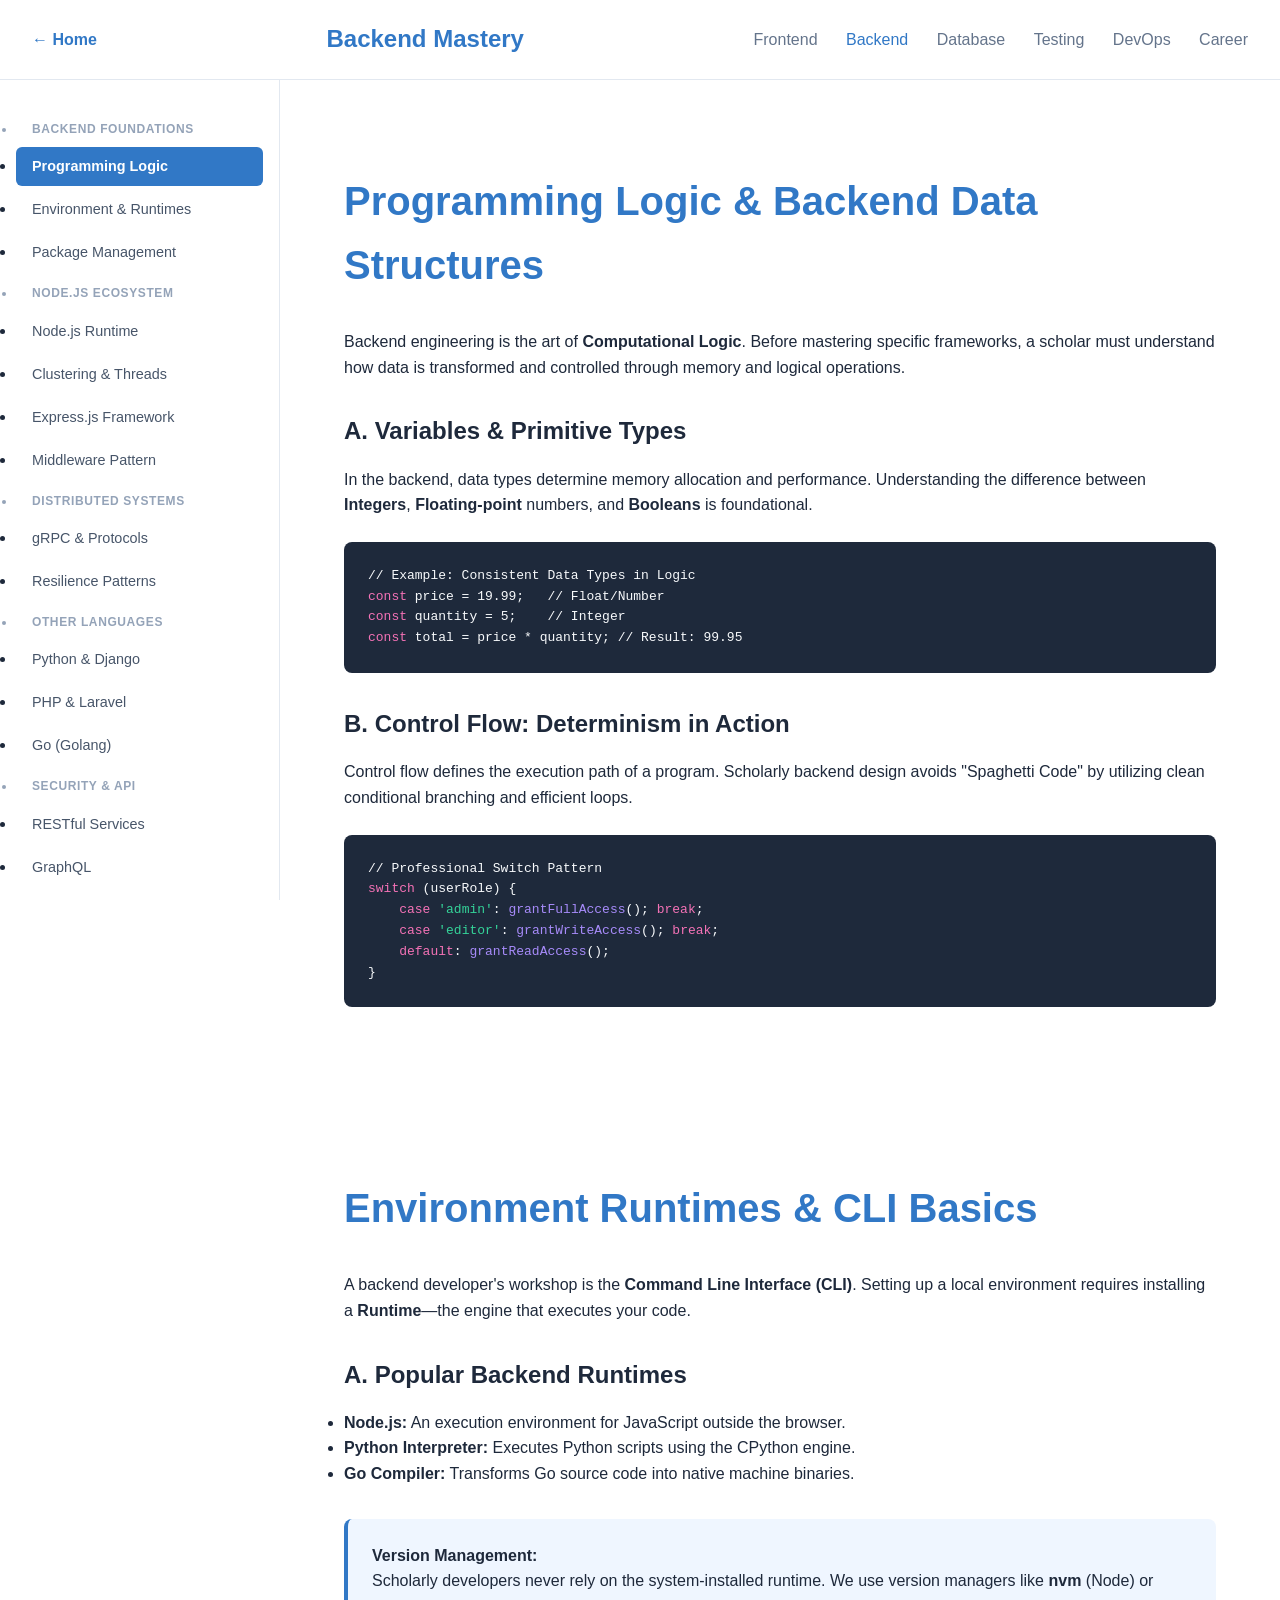
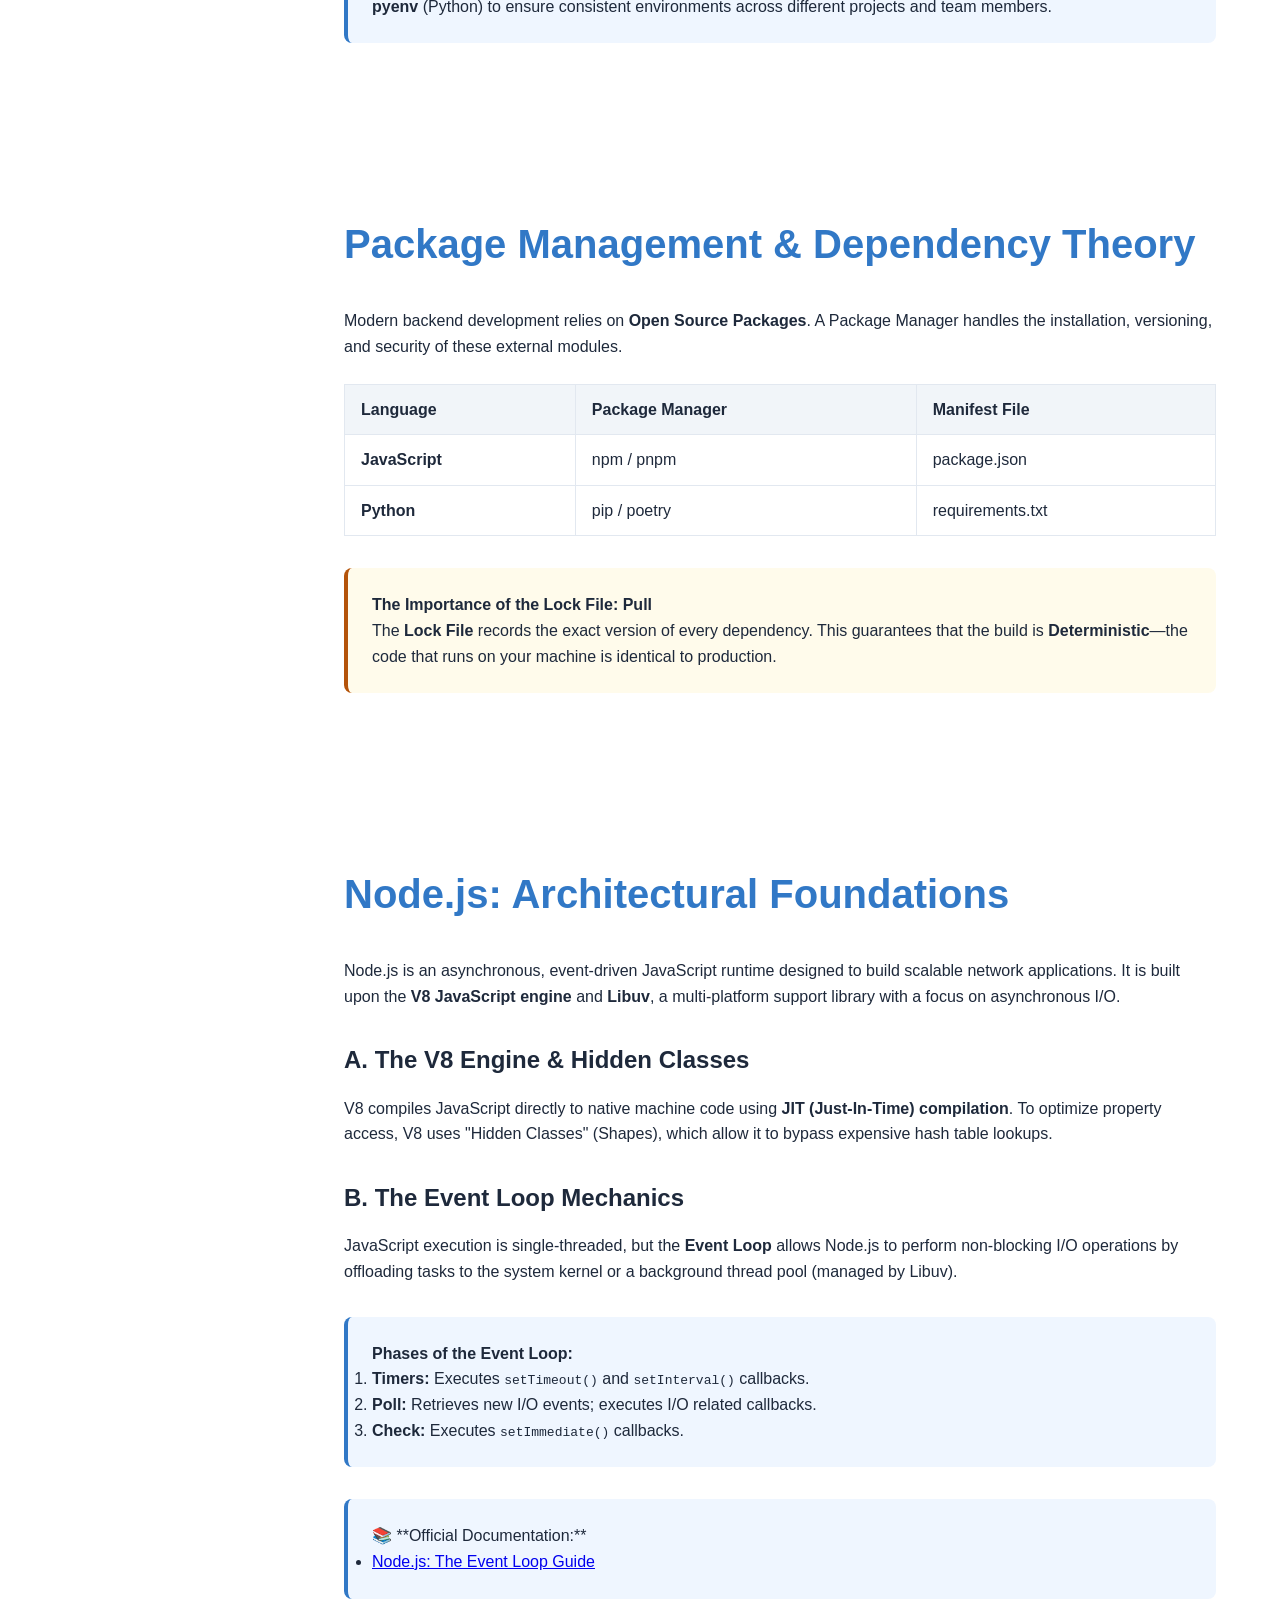
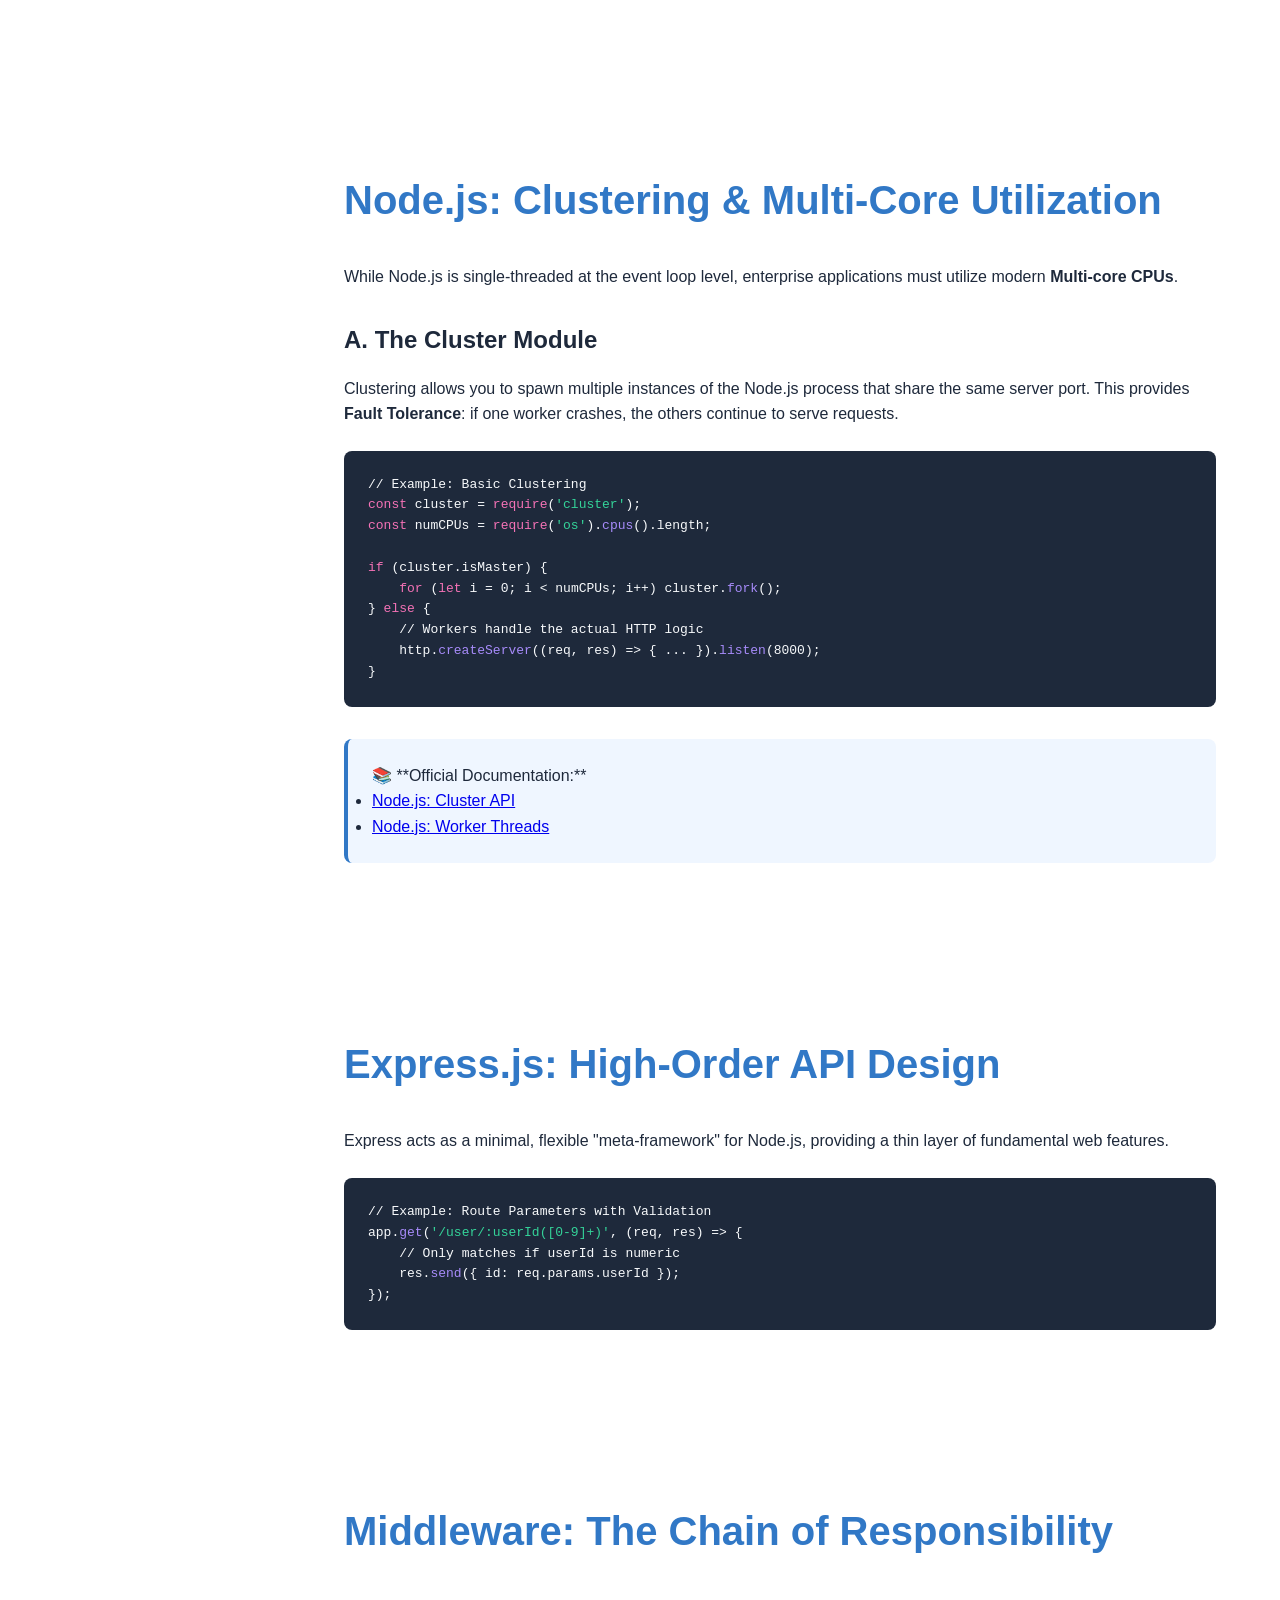
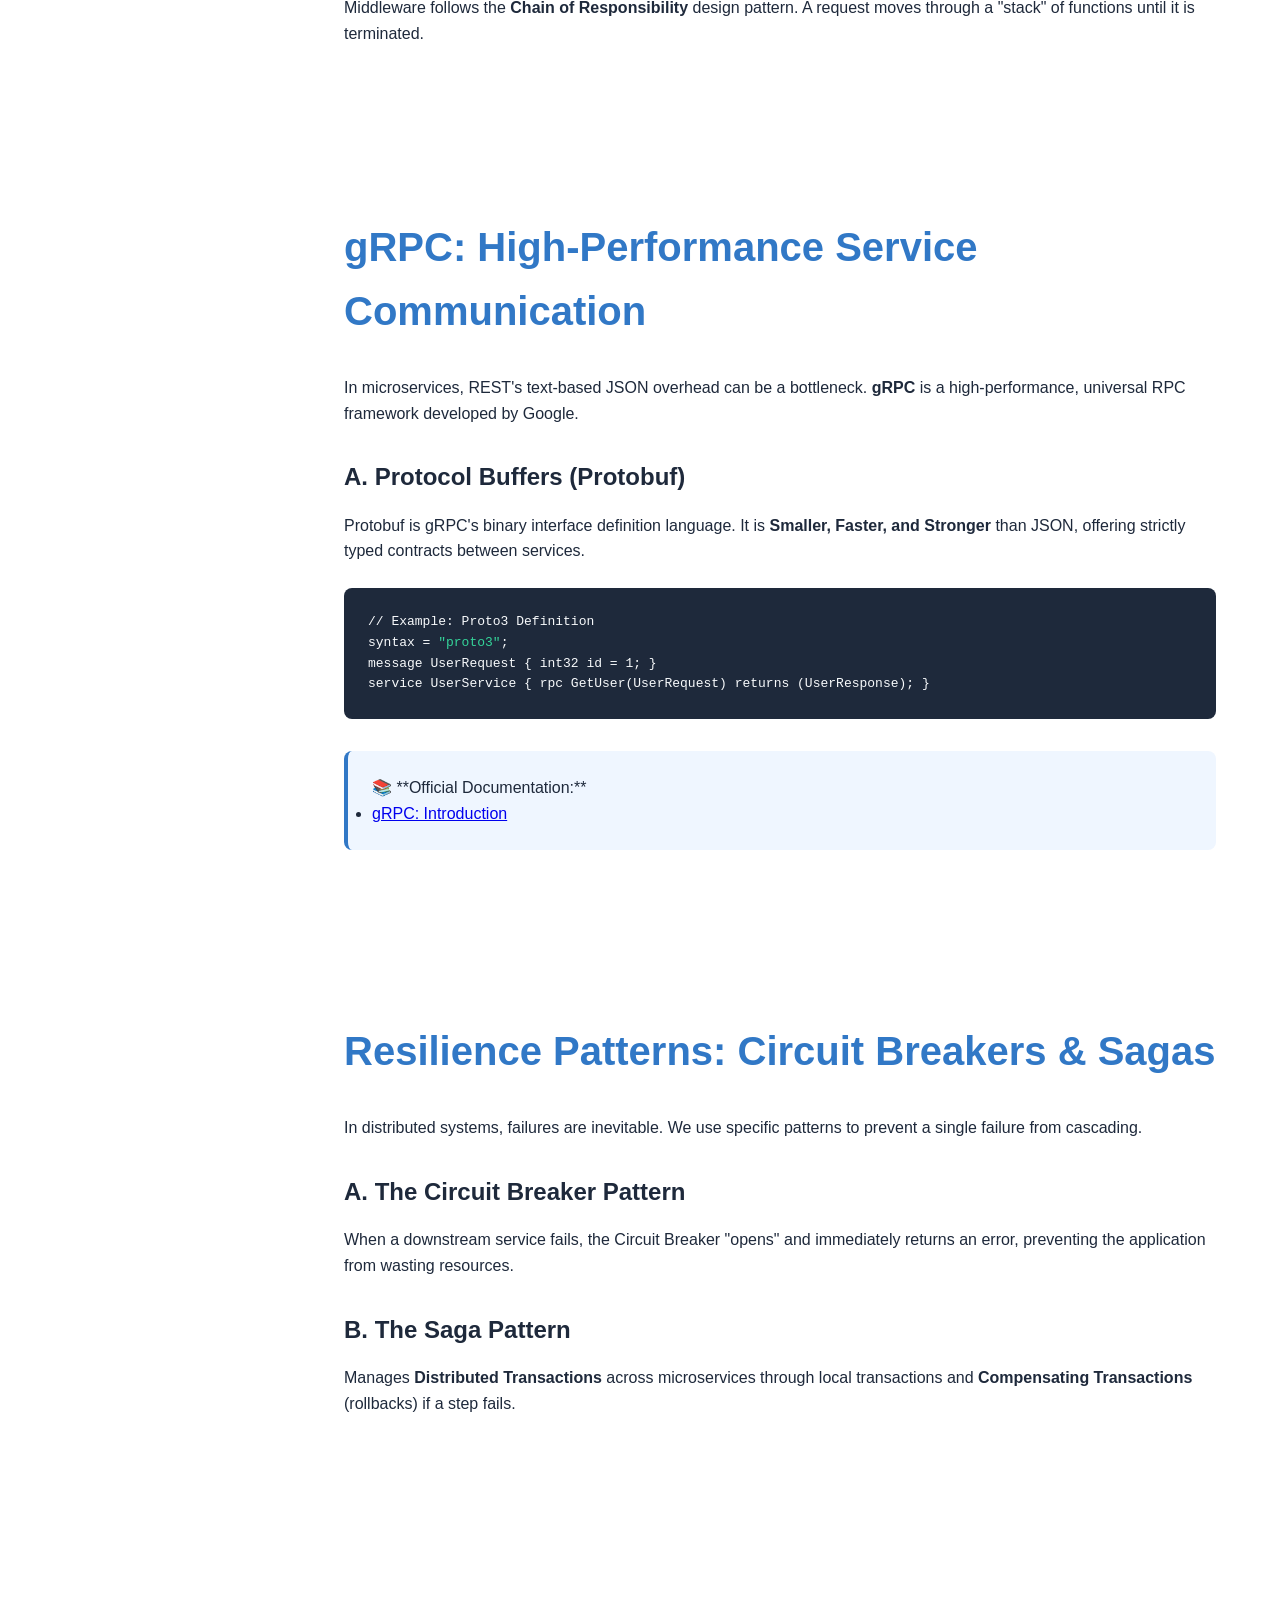
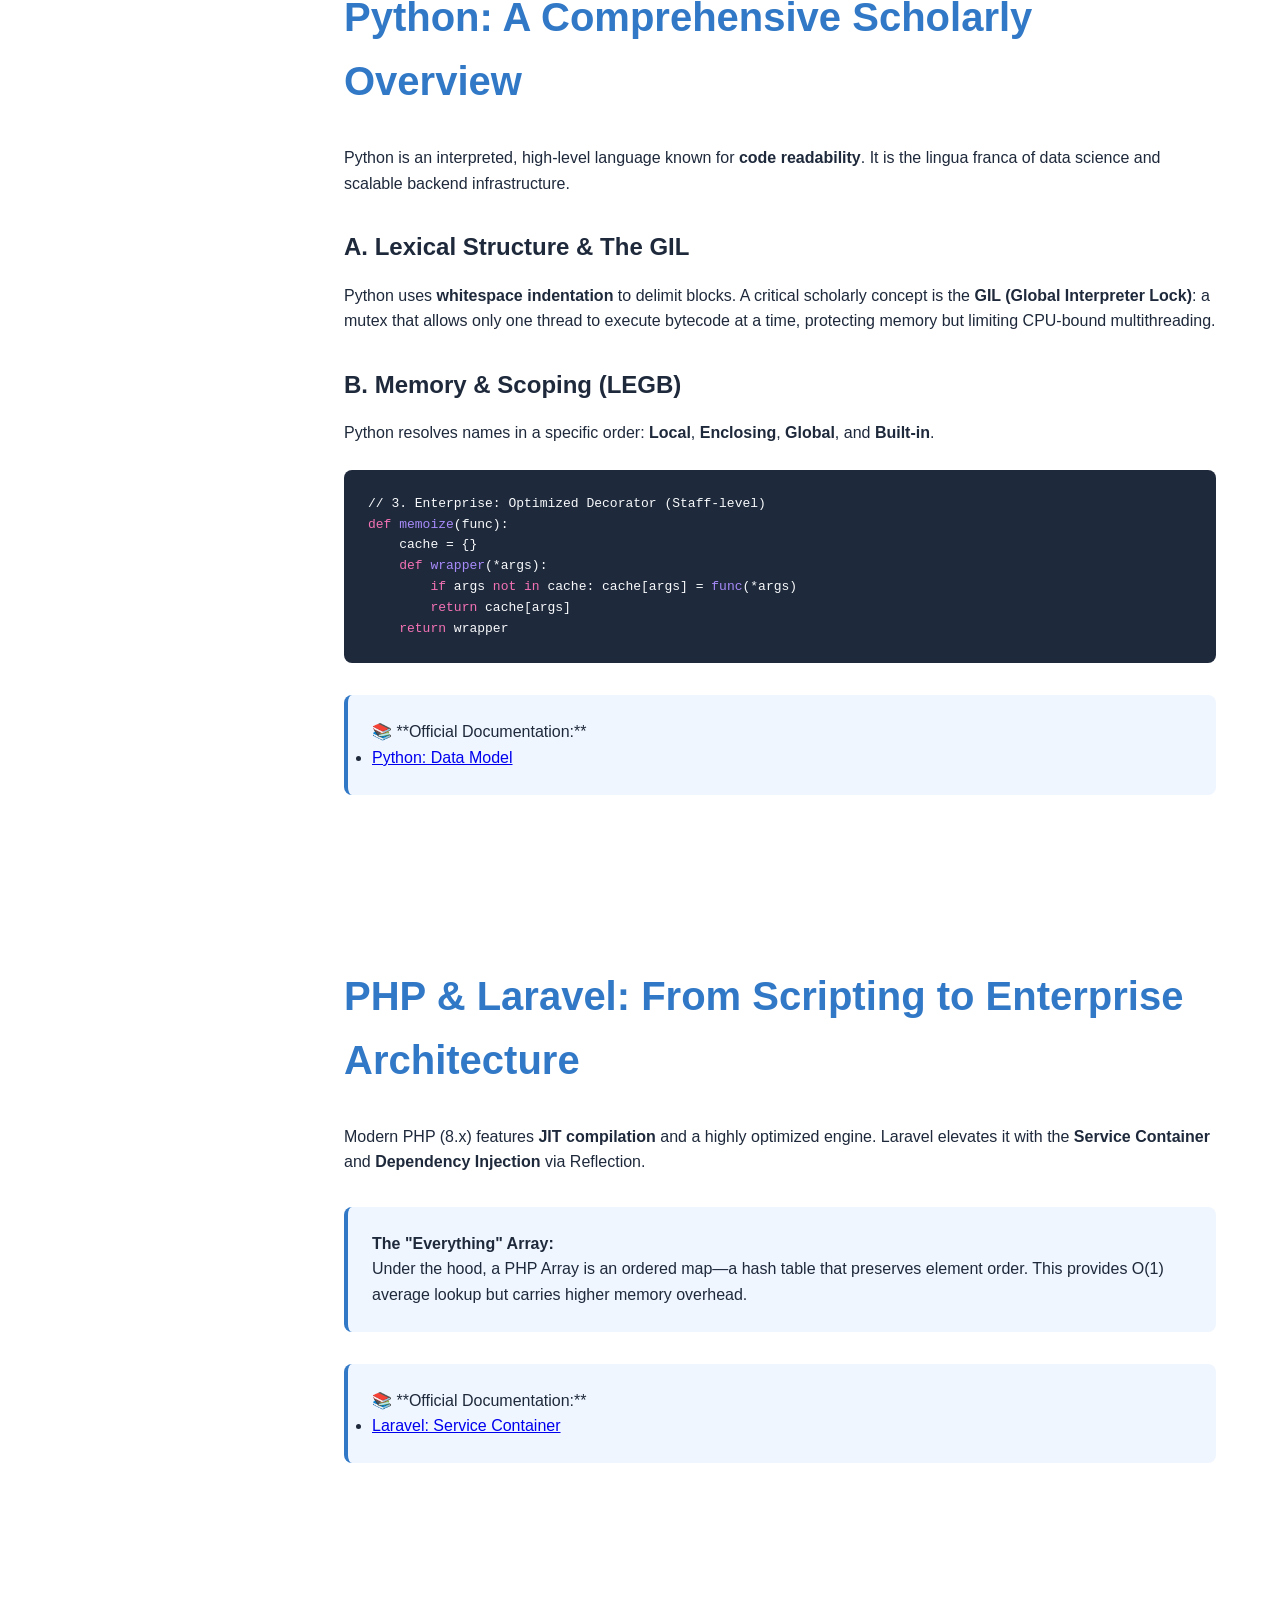
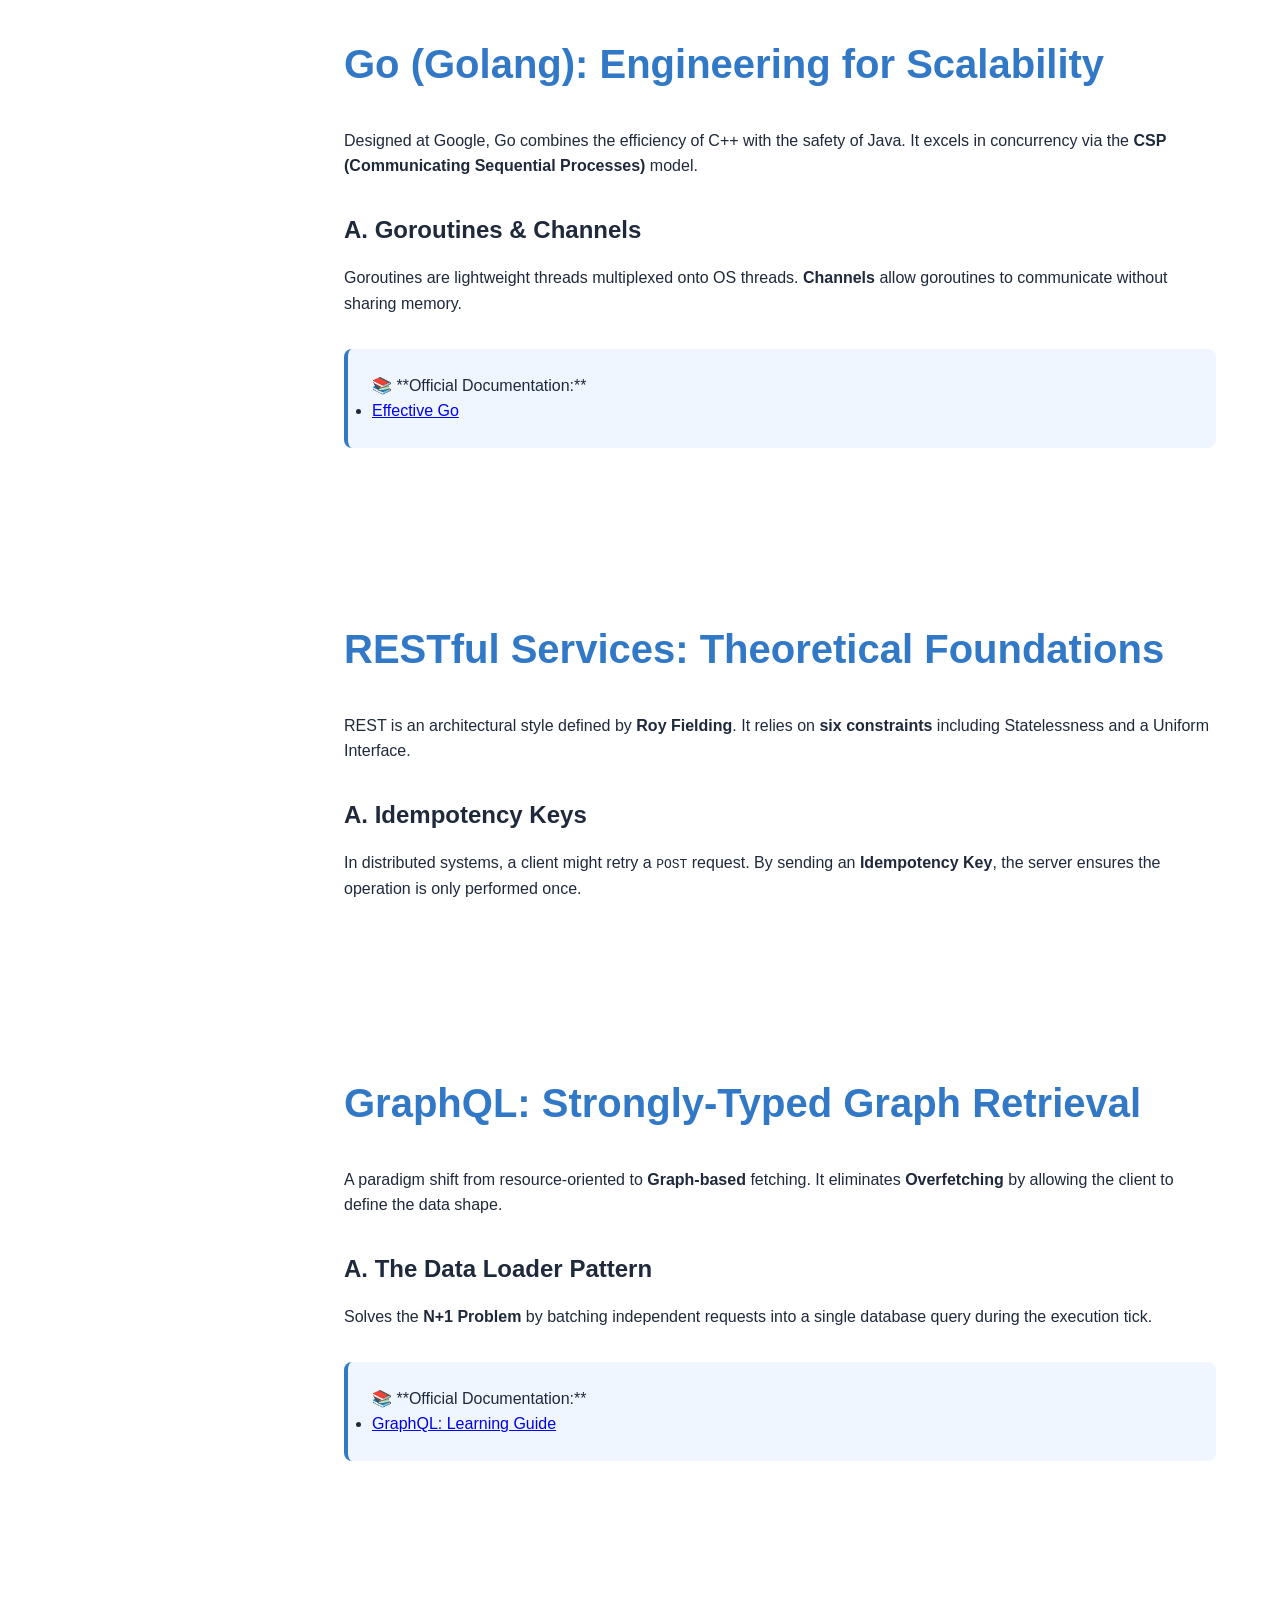
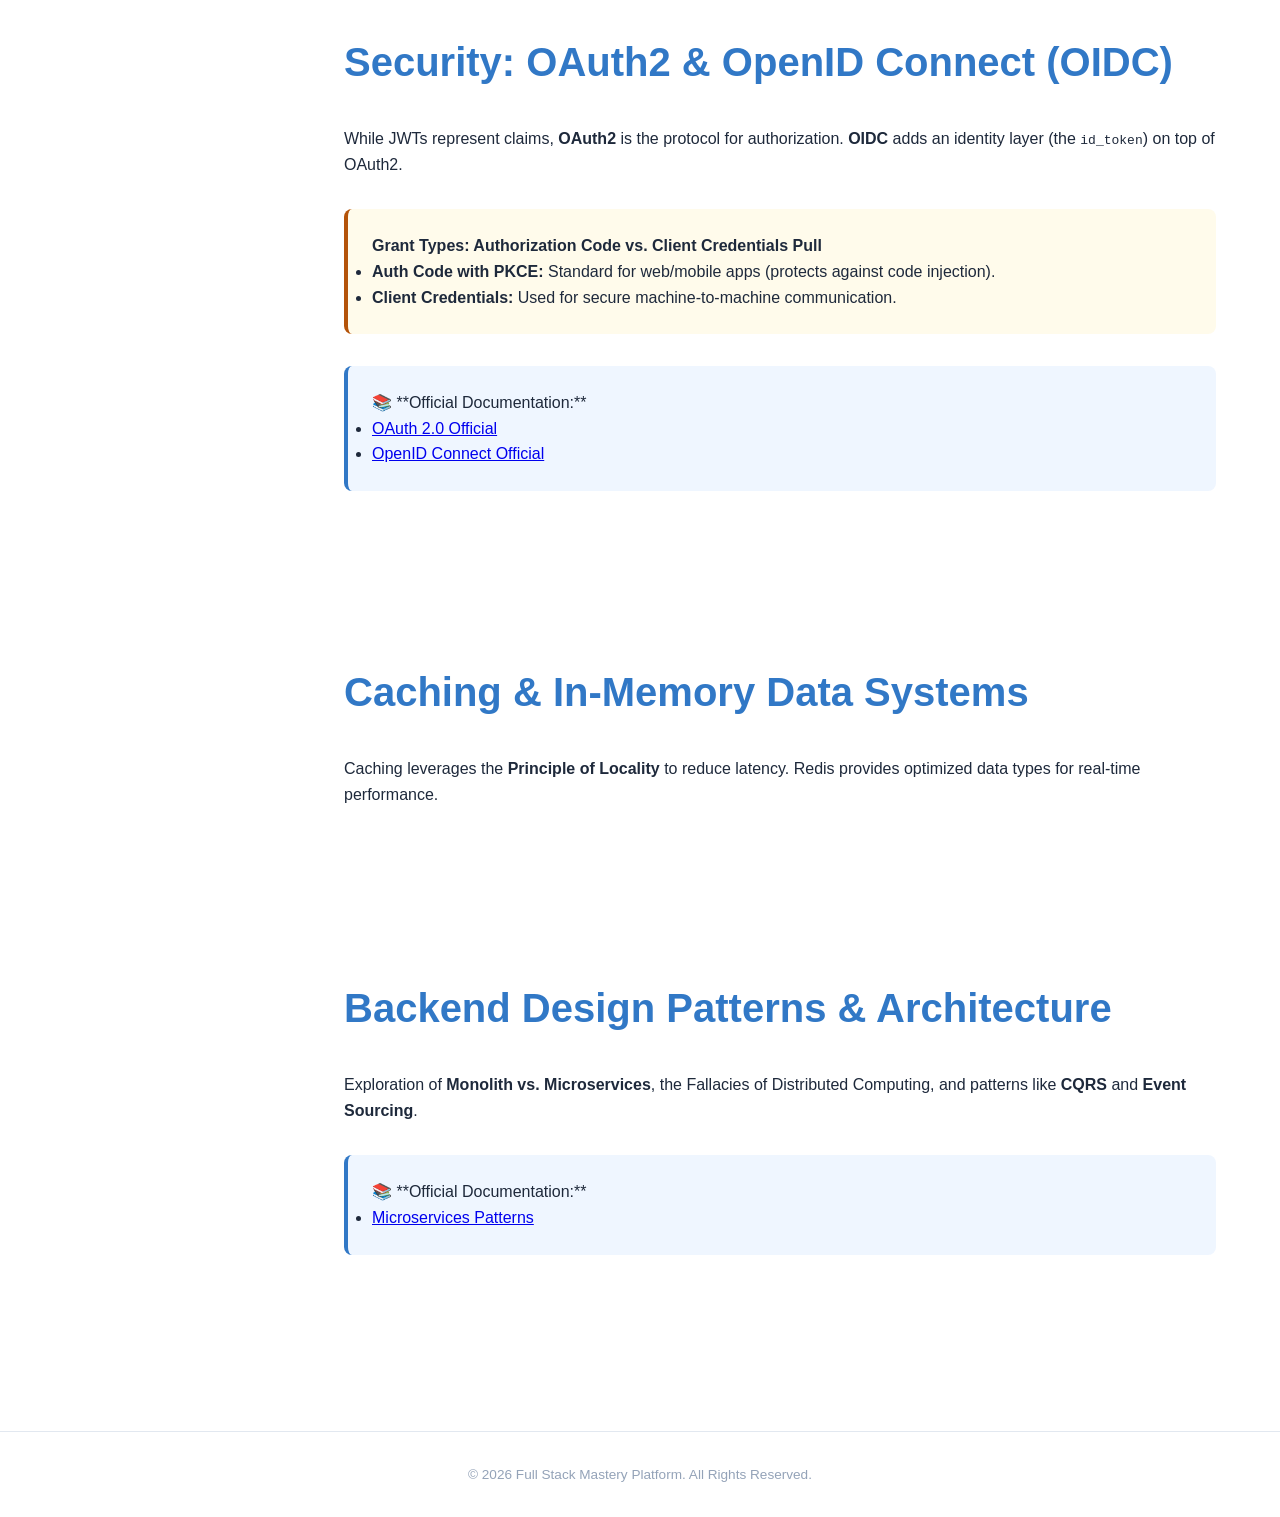
==== commit 462f2b27: "Backend Mastery: Restore deep scholarly content and add Staff-level architecture chapters" ====
--- a/backend.html
+++ b/backend.html
@@ -48,17 +48,17 @@
                 <li><a href="#auth-deep-dive" class="nav-link">OAuth2 & OIDC</a></li>
                 <li class="nav-group">Optimization</li>
                 <li><a href="#caching" class="nav-link">Caching & Redis</a></li>
-                <li><a href="#design-patterns" class="nav-link">Backend Patterns</a></li>
+                <li><a href="#design-patterns" class="nav-link">System Architecture</a></li>
             </ul>
         </nav>
 
         <main class="content-area" id="content">
-            <!-- Backend Foundations: The Scholarly Perspective on Logic -->
+            <!-- 1. Backend Foundations -->
             <section id="logic-foundations" class="lesson-section active">
                 <h2>Programming Logic & Backend Data Structures</h2>
                 <p>Backend engineering is the art of <strong>Computational Logic</strong>. Before mastering specific frameworks, a scholar must understand how data is transformed and controlled through memory and logical operations.</p>
                 
-                <h3>1. Variables & Primitive Types</h3>
+                <h3>A. Variables & Primitive Types</h3>
                 <p>In the backend, data types determine memory allocation and performance. Understanding the difference between <strong>Integers</strong>, <strong>Floating-point</strong> numbers, and <strong>Booleans</strong> is foundational.</p>
                 
                 <div class="code-block">
@@ -68,13 +68,9 @@
 <span class="keyword">const</span> total = price * quantity; <span class="comment">// Result: 99.95</span></code></pre>
                 </div>
 
-                <h3>2. Control Flow: Determinism in Action</h3>
+                <h3>B. Control Flow: Determinism in Action</h3>
                 <p>Control flow defines the execution path of a program. Scholarly backend design avoids "Spaghetti Code" by utilizing clean conditional branching and efficient loops.</p>
-                <ul>
-                    <li><strong>Conditionals (if/else, switch):</strong> Used for making decisions based on state.</li>
-                    <li><strong>Iterators (for, while, each):</strong> Used for processing collections of data.</li>
-                </ul>
-
+                
                 <div class="code-block">
                     <pre><code><span class="comment">// Professional Switch Pattern</span>
 <span class="keyword">switch</span> (userRole) {
@@ -85,12 +81,12 @@
                 </div>
             </section>
 
-            <!-- Environment Setup: The Infrastructure Start -->
+            <!-- 2. Environment Setup -->
             <section id="environment-setup" class="lesson-section">
                 <h2>Environment Runtimes & CLI Basics</h2>
                 <p>A backend developer's workshop is the <strong>Command Line Interface (CLI)</strong>. Setting up a local environment requires installing a <strong>Runtime</strong>—the engine that executes your code.</p>
                 
-                <h3>1. Popular Backend Runtimes</h3>
+                <h3>A. Popular Backend Runtimes</h3>
                 <ul>
                     <li><strong>Node.js:</strong> An execution environment for JavaScript outside the browser.</li>
                     <li><strong>Python Interpreter:</strong> Executes Python scripts using the CPython engine.</li>
@@ -103,7 +99,7 @@
                 </div>
             </section>
 
-            <!-- Package Management: The Dependency Tree -->
+            <!-- 3. Package Management -->
             <section id="package-management" class="lesson-section">
                 <h2>Package Management & Dependency Theory</h2>
                 <p>Modern backend development relies on <strong>Open Source Packages</strong>. A Package Manager handles the installation, versioning, and security of these external modules.</p>
@@ -114,813 +110,268 @@
                             <th>Language</th>
                             <th>Package Manager</th>
                             <th>Manifest File</th>
-                            <th>Lock File</th>
                         </tr>
                     </thead>
                     <tbody>
                         <tr>
                             <td><strong>JavaScript</strong></td>
-                            <td>npm / yarn / pnpm</td>
+                            <td>npm / pnpm</td>
                             <td>package.json</td>
-                            <td>package-lock.json</td>
                         </tr>
                         <tr>
                             <td><strong>Python</strong></td>
                             <td>pip / poetry</td>
                             <td>requirements.txt</td>
-                            <td>poetry.lock</td>
-                        </tr>
-                        <tr>
-                            <td><strong>Go</strong></td>
-                            <td>go mod</td>
-                            <td>go.mod</td>
-                            <td>go.sum</td>
                         </tr>
                     </tbody>
                 </table>
 
                 <div class="pro-tip-box">
                     <strong>The Importance of the Lock File: Pull</strong>
-                    <p>The <strong>Lock File</strong> records the exact version of every dependency (including sub-dependencies). This guarantees that the "Build" is <strong>Deterministic</strong>—the code that runs on your laptop is identical to the code that runs in production.</p>
-                </div>
-            </section>
-
-            <!-- Express.js: Enterprise Routing & Control -->
+                    <p>The <strong>Lock File</strong> records the exact version of every dependency. This guarantees that the build is <strong>Deterministic</strong>—the code that runs on your machine is identical to production.</p>
+                </div>
+            </section>
+
+            <!-- 4. Node.js Runtime: The Scholarly Perspective -->
+            <section id="node-runtime" class="lesson-section">
+                <h2>Node.js: Architectural Foundations</h2>
+                <p>Node.js is an asynchronous, event-driven JavaScript runtime designed to build scalable network applications. It is built upon the <strong>V8 JavaScript engine</strong> and <strong>Libuv</strong>, a multi-platform support library with a focus on asynchronous I/O.</p>
+                
+                <h3>A. The V8 Engine & Hidden Classes</h3>
+                <p>V8 compiles JavaScript directly to native machine code using <strong>JIT (Just-In-Time) compilation</strong>. To optimize property access, V8 uses "Hidden Classes" (Shapes), which allow it to bypass expensive hash table lookups.</p>
+
+                <h3>B. The Event Loop Mechanics</h3>
+                <p>JavaScript execution is single-threaded, but the <strong>Event Loop</strong> allows Node.js to perform non-blocking I/O operations by offloading tasks to the system kernel or a background thread pool (managed by Libuv).</p>
+                
+                <div class="note-box">
+                    <strong>Phases of the Event Loop:</strong>
+                    <ol>
+                        <li><strong>Timers:</strong> Executes <code>setTimeout()</code> and <code>setInterval()</code> callbacks.</li>
+                        <li><strong>Poll:</strong> Retrieves new I/O events; executes I/O related callbacks.</li>
+                        <li><strong>Check:</strong> Executes <code>setImmediate()</code> callbacks.</li>
+                    </ol>
+                </div>
+
+                <div class="note-box">
+                    📚 **Official Documentation:**
+                    <ul>
+                        <li><a href="https://nodejs.org/en/docs/guides/event-loop-timers-and-nexttick/">Node.js: The Event Loop Guide</a></li>
+                    </ul>
+                </div>
+            </section>
+
+            <!-- 5. Node.js Advanced: Beyond the Single Thread -->
+            <section id="node-advanced" class="lesson-section">
+                <h2>Node.js: Clustering & Multi-Core Utilization</h2>
+                <p>While Node.js is single-threaded at the event loop level, enterprise applications must utilize modern <strong>Multi-core CPUs</strong>.</p>
+                
+                <h3>A. The Cluster Module</h3>
+                <p>Clustering allows you to spawn multiple instances of the Node.js process that share the same server port. This provides <strong>Fault Tolerance</strong>: if one worker crashes, the others continue to serve requests.</p>
+
+                <div class="code-block">
+                    <pre><code><span class="comment">// Example: Basic Clustering</span>
+<span class="keyword">const</span> cluster = <span class="keyword">require</span>(<span class="string">'cluster'</span>);
+<span class="keyword">const</span> numCPUs = <span class="keyword">require</span>(<span class="string">'os'</span>).<span class="function">cpus</span>().length;
+
+<span class="keyword">if</span> (cluster.isMaster) {
+    <span class="keyword">for</span> (<span class="keyword">let</span> i = <span class="number">0</span>; i < numCPUs; i++) cluster.<span class="function">fork</span>();
+} <span class="keyword">else</span> {
+    <span class="comment">// Workers handle the actual HTTP logic</span>
+    http.<span class="function">createServer</span>((req, res) => { ... }).<span class="function">listen</span>(<span class="number">8000</span>);
+}</code></pre>
+                </div>
+
+                <div class="note-box">
+                    📚 **Official Documentation:**
+                    <ul>
+                        <li><a href="https://nodejs.org/api/cluster.html">Node.js: Cluster API</a></li>
+                        <li><a href="https://nodejs.org/api/worker_threads.html">Node.js: Worker Threads</a></li>
+                    </ul>
+                </div>
+            </section>
+
+            <!-- 6. Express.js -->
             <section id="express-js" class="lesson-section">
                 <h2>Express.js: High-Order API Design</h2>
-                <p>Express acts as a minimal, flexible "meta-framework" for Node.js. It provides a thin layer of fundamental web application features without obscuring the core Node.js features.</p>
-                
-                <h3>1. Advanced Routing Concepts</h3>
-                <p>Routing determines how an application responds to a client request to a particular endpoint. Express supports sophisticated regex-based and parameterized routing.</p>
-                
-                <div class="code-block">
-                    <pre><code><span class="keyword">const</span> express = <span class="keyword">require</span>(<span class="string">'express'</span>);
-<span class="keyword">const</span> app = <span class="function">express</span>();
-
-<span class="comment">// Example: Route Parameters with Validation</span>
+                <p>Express acts as a minimal, flexible "meta-framework" for Node.js, providing a thin layer of fundamental web features.</p>
+                
+                <div class="code-block">
+                    <pre><code><span class="comment">// Example: Route Parameters with Validation</span>
 app.<span class="function">get</span>(<span class="string">'/user/:userId([0-9]+)'</span>, (req, res) => {
     <span class="comment">// Only matches if userId is numeric</span>
     res.<span class="function">send</span>({ id: req.params.userId });
-});
-
-<span class="comment">// Example: Chained Route Handlers</span>
-app.<span class="function">route</span>(<span class="string">'/book'</span>)
-  .<span class="function">get</span>((req, res) => res.<span class="function">send</span>(<span class="string">'Get a random book'</span>))
-  .<span class="function">post</span>((req, res) => res.<span class="function">send</span>(<span class="string">'Add a book'</span>))
-  .<span class="function">put</span>((req, res) => res.<span class="function">send</span>(<span class="string">'Update the book'</span>));</code></pre>
-                </div>
-            </section>
-
-            <!-- Middleware: The Chain of Responsibility -->
+});</code></pre>
+                </div>
+            </section>
+
+            <!-- 7. Middleware -->
             <section id="middleware" class="lesson-section">
-                <h2>Middleware: Theoretical & Practical Execution</h2>
-                <p>Middleware follows the <strong>Chain of Responsibility</strong> design pattern. A request moves through a "stack" of functions, each of which can end the request-response cycle or pass control to the next function.</p>
-                
-                <h3>1. Middleware Composition</h3>
-                <p>Professional applications compose multiple middleware layers to handle cross-cutting concerns like logging, authentication, and request sanitization.</p>
-
-                <div class="code-block">
-                    <pre><code><span class="comment">// 1. The Logger (Observability)</span>
-<span class="keyword">const</span> <span class="function">logger</span> = (req, res, next) => {
-    req.requestTime = Date.<span class="function">now</span>();
-    <span class="function">next</span>();
-};
-
-<span class="comment">// 2. The Authenticator (Security)</span>
-<span class="keyword">const</span> <span class="function">authenticate</span> = (req, res, next) => {
-    <span class="keyword">const</span> token = req.headers[<span class="string">'x-auth-token'</span>];
-    <span class="keyword">if</span> (!token) <span class="keyword">return</span> res.<span class="function">status</span>(<span class="number">401</span>).<span class="function">send</span>(<span class="string">'Unauthorized'</span>);
-    <span class="function">next</span>();
-};
-
-<span class="comment">// Composition at the route level</span>
-app.<span class="function">get</span>(<span class="string">'/api/secure-data'</span>, logger, authenticate, (req, res) => {
-    res.<span class="function">send</span>({ time: req.requestTime, data: <span class="string">"Secret"</span> });
-});</code></pre>
-                </div>
-
-                <div class="pro-tip-box">
-                    <strong>The "next('route')" Trick</strong>
-                    <p>In Express, calling <code>next('route')</code> will skip all remaining middleware in the current router stack and pass control to the next matching route. This is useful for conditional branching in your API logic.</p>
-                </div>
-            </section>
-
-            <!-- Python: The Scholarly Guide -->
+                <h2>Middleware: The Chain of Responsibility</h2>
+                <p>Middleware follows the <strong>Chain of Responsibility</strong> design pattern. A request moves through a "stack" of functions until it is terminated.</p>
+            </section>
+
+            <!-- 8. gRPC & Protocol Buffers -->
+            <section id="communication-protocols" class="lesson-section">
+                <h2>gRPC: High-Performance Service Communication</h2>
+                <p>In microservices, REST's text-based JSON overhead can be a bottleneck. <strong>gRPC</strong> is a high-performance, universal RPC framework developed by Google.</p>
+                
+                <h3>A. Protocol Buffers (Protobuf)</h3>
+                <p>Protobuf is gRPC's binary interface definition language. It is <strong>Smaller, Faster, and Stronger</strong> than JSON, offering strictly typed contracts between services.</p>
+
+                <div class="code-block">
+                    <pre><code><span class="comment">// Example: Proto3 Definition</span>
+syntax = <span class="string">"proto3"</span>;
+message UserRequest { int32 id = <span class="number">1</span>; }
+service UserService { rpc GetUser(UserRequest) returns (UserResponse); }</code></pre>
+                </div>
+
+                <div class="note-box">
+                    📚 **Official Documentation:**
+                    <ul>
+                        <li><a href="https://grpc.io/docs/what-is-grpc/introduction/">gRPC: Introduction</a></li>
+                    </ul>
+                </div>
+            </section>
+
+            <!-- 9. Distributed Resilience Patterns -->
+            <section id="distributed-patterns" class="lesson-section">
+                <h2>Resilience Patterns: Circuit Breakers & Sagas</h2>
+                <p>In distributed systems, failures are inevitable. We use specific patterns to prevent a single failure from cascading.</p>
+                
+                <h3>A. The Circuit Breaker Pattern</h3>
+                <p>When a downstream service fails, the Circuit Breaker "opens" and immediately returns an error, preventing the application from wasting resources.</p>
+                
+                <h3>B. The Saga Pattern</h3>
+                <p>Manages <strong>Distributed Transactions</strong> across microservices through local transactions and <strong>Compensating Transactions</strong> (rollbacks) if a step fails.</p>
+            </section>
+
+            <!-- 10. Python: The Scholarly Guide -->
             <section id="python-django" class="lesson-section">
                 <h2>Python: A Comprehensive Scholarly Overview</h2>
-                <p>Python, conceived by Guido van Rossum in the late 1980s, is an interpreted, high-level, general-purpose programming language. Its design philosophy emphasizes <strong>code readability</strong> and a "batteries-included" approach, which has led it to become the lingua franca of data science, artificial intelligence, and scalable backend infrastructure.</p>
-                
-                <div class="pro-tip-box">
-                    <strong>The Zen of Python (PEP 20)</strong>
-                    <p>Python's development is guided by nineteen aphorisms, including: <em>"Beautiful is better than ugly," "Explicit is better than implicit,"</em> and <em>"Readability counts."</em> These principles dictate that there should ideally be one—and preferably only one—obvious way to do it.</p>
-                </div>
-
-                <h3>1. Lexical Structure & Syntax Rules</h3>
-                <p>Unlike languages derived from C, Python utilizes <strong>whitespace indentation</strong> (the Off-side Rule) to delimit blocks, rather than curly braces or keywords. This enforces a uniform visual structure.</p>
-                <ul>
-                    <li><strong>Case Sensitivity:</strong> <code>variable</code> and <code>Variable</code> are distinct identifiers.</li>
-                    <li><strong>Dynamic Typing:</strong> Types are associated with objects, not variable names. A name can be rebound to an object of a different type during execution.</li>
-                    <li><strong>Strong Typing:</strong> Python will not implicitly perform "unsafe" type conversions (e.g., <code>"2" + 2</code> raises a <code>TypeError</code>).</li>
-                </ul>
-
-                <h3>2. Variables, Scoping, and Memory</h3>
-                <p>In Python, variables are not "containers" for values but <strong>references (names)</strong> bound to objects in memory. This is known as <strong>Name Binding</strong>.</p>
-                
-                <div class="note-box">
-                    <strong>The LEGB Scoping Rule:</strong>
-                    <p>Python resolves names in a specific order: <strong>Local</strong> (function), <strong>Enclosing</strong> (non-local), <strong>Global</strong> (module), and <strong>Built-in</strong>.</p>
-                </div>
-
-                <div class="code-block">
-                    <pre><code><span class="comment"># Memory introspection</span>
-x = [<span class="number">1</span>, <span class="number">2</span>, <span class="number">3</span>]
-y = x  <span class="comment"># y references the same object as x</span>
-<span class="keyword">print</span>(<span class="function">id</span>(x) == <span class="function">id</span>(y)) <span class="comment"># True (Reference Equality)</span></code></pre>
-                </div>
-
-                <h3>3. Built-in Data Structures</h3>
-                <p>Python's core power lies in its highly optimized built-in collections. Understanding their Big O complexity is vital for enterprise-level performance.</p>
-                
-                <table>
-                    <thead>
-                        <tr>
-                            <th>Structure</th>
-                            <th>Nature</th>
-                            <th>Key Characteristic</th>
-                            <th>Common Complexity</th>
-                        </tr>
-                    </thead>
-                    <tbody>
-                        <tr>
-                            <td><strong>List</strong></td>
-                            <td>Mutable Sequence</td>
-                            <td>Dynamic Array</td>
-                            <td>Append: O(1) amortized</td>
-                        </tr>
-                        <tr>
-                            <td><strong>Tuple</strong></td>
-                            <td>Immutable Sequence</td>
-                            <td>Hashable, Fixed-size</td>
-                            <td>Access: O(1)</td>
-                        </tr>
-                        <tr>
-                            <td><strong>Dict</strong></td>
-                            <td>Mutable Mapping</td>
-                            <td>Hash Table implementation</td>
-                            <td>Lookup: O(1) average</td>
-                        </tr>
-                        <tr>
-                            <td><strong>Set</strong></td>
-                            <td>Mutable Collection</td>
-                            <td>Unique elements, Unordered</td>
-                            <td>Membership: O(1)</td>
-                        </tr>
-                    </tbody>
-                </table>
-
-                <h3>4. Functions & Functional Programming</h3>
-                <p>Functions in Python are <strong>First-Class Citizens</strong>, meaning they can be passed as arguments, returned from other functions, and assigned to variables.</p>
-                
-                <h4>Decorators (Metaprogramming)</h4>
-                <p>Decorators allow developers to modify the behavior of a function or class without permanently changing its source code. They are high-order functions that "wrap" another function.</p>
-                <div class="code-block">
-                    <pre><code><span class="keyword">def</span> <span class="function">debug</span>(func):
-    <span class="keyword">def</span> <span class="function">wrapper</span>(*args, **kwargs):
-        <span class="keyword">print</span>(f<span class="string">"Calling {func.__name__}"</span>)
-        <span class="keyword">return</span> <span class="function">func</span>(*args, **kwargs)
-    <span class="keyword">return</span> wrapper
-
-<span class="function">@debug</span>
-<span class="keyword">def</span> <span class="function">add</span>(a, b): <span class="keyword">return</span> a + b</code></pre>
-                </div>
-
-                <h3>5. Object-Oriented Programming (OOP)</h3>
-                <p>In Python, <strong>everything is an object</strong>, including integers and functions. Python supports multiple inheritance and uses <strong>C3 Linearization</strong> for Method Resolution Order (MRO).</p>
-                
-                <div class="pro-tip-box">
-                    <strong>The "Dunder" Methods (Magic Methods)</strong>
-                    <p>Methods like <code>__init__</code> (initializer), <code>__str__</code> (string representation), and <code>__call__</code> (making an object callable) allow objects to hook into Python's core syntax and protocols.</p>
-                </div>
-
-                <div class="code-block">
-                    <pre><code><span class="keyword">class</span> <span class="type">Account</span>:
-    <span class="keyword">def</span> <span class="function">__init__</span>(self, owner, balance=<span class="number">0</span>):
-        self.owner = owner
-        self.<span class="keyword">__balance</span> = balance <span class="comment"># Name Mangling for "Private" attributes</span>
-
-    <span class="function">@property</span>
-    <span class="keyword">def</span> <span class="function">balance</span>(self): <span class="keyword">return</span> self.<span class="keyword">__balance</span></code></pre>
-                </div>
-
-                <h3>6. Iterators & Generators</h3>
-                <p>To handle massive datasets efficiently, Python uses <strong>Lazy Evaluation</strong> via Iterators and Generators. Generators yield values one at a time, maintaining their internal state and significantly reducing memory footprint.</p>
-                <div class="code-block">
-                    <pre><code><span class="keyword">def</span> <span class="function">infinite_sequence</span>():
-    num = <span class="number">0</span>
-    <span class="keyword">while</span> <span class="keyword">True</span>:
-        <span class="keyword">yield</span> num
-        num += <span class="number">1</span></code></pre>
-                </div>
-
-                <div class="note-box">
-                    <strong>Enterprise Perspective:</strong> Python's speed is often criticized, but in professional environments, performance bottlenecks are solved by <strong>Cython</strong>, <strong>PyPy</strong>, or delegating heavy computations to C-based libraries like <strong>NumPy</strong> or <strong>Pandas</strong>.
-                </div>
-            </section>
-
-            <!-- PHP & Laravel: A Scholarly Analysis -->
+                <p>Python is an interpreted, high-level language known for <strong>code readability</strong>. It is the lingua franca of data science and scalable backend infrastructure.</p>
+                
+                <h3>A. Lexical Structure & The GIL</h3>
+                <p>Python uses <strong>whitespace indentation</strong> to delimit blocks. A critical scholarly concept is the <strong>GIL (Global Interpreter Lock)</strong>: a mutex that allows only one thread to execute bytecode at a time, protecting memory but limiting CPU-bound multithreading.</p>
+                
+                <h3>B. Memory & Scoping (LEGB)</h3>
+                <p>Python resolves names in a specific order: <strong>Local</strong>, <strong>Enclosing</strong>, <strong>Global</strong>, and <strong>Built-in</strong>.</p>
+
+                <div class="code-block">
+                    <pre><code><span class="comment">// 3. Enterprise: Optimized Decorator (Staff-level)</span>
+<span class="keyword">def</span> <span class="function">memoize</span>(func):
+    cache = {}
+    <span class="keyword">def</span> <span class="function">wrapper</span>(*args):
+        <span class="keyword">if</span> args <span class="keyword">not in</span> cache: cache[args] = <span class="function">func</span>(*args)
+        <span class="keyword">return</span> cache[args]
+    <span class="keyword">return</span> wrapper</code></pre>
+                </div>
+
+                <div class="note-box">
+                    📚 **Official Documentation:**
+                    <ul>
+                        <li><a href="https://docs.python.org/3/reference/datamodel.html">Python: Data Model</a></li>
+                    </ul>
+                </div>
+            </section>
+
+            <!-- 11. PHP & Laravel: Scholarly Analysis -->
             <section id="php-laravel" class="lesson-section">
                 <h2>PHP & Laravel: From Scripting to Enterprise Architecture</h2>
-                <p>PHP (Hypertext Preprocessor), created by Rasmus Lerdorf in 1994, has evolved from a simple set of C binaries into a sophisticated, fast, and statically-typeable language. Powering approximately 77% of the web, its modern iterations (PHP 7.x and 8.x) feature <strong>Just-In-Time (JIT) compilation</strong> and a highly optimized engine (Zend), making it a formidable competitor in the backend space.</p>
+                <p>Modern PHP (8.x) features <strong>JIT compilation</strong> and a highly optimized engine. Laravel elevates it with the <strong>Service Container</strong> and <strong>Dependency Injection</strong> via Reflection.</p>
+                
+                <div class="note-box">
+                    <strong>The "Everything" Array:</strong>
+                    <p>Under the hood, a PHP Array is an ordered map—a hash table that preserves element order. This provides O(1) average lookup but carries higher memory overhead.</p>
+                </div>
+
+                <div class="note-box">
+                    📚 **Official Documentation:**
+                    <ul>
+                        <li><a href="https://laravel.com/docs/container">Laravel: Service Container</a></li>
+                    </ul>
+                </div>
+            </section>
+
+            <!-- 12. Go: Systems Engineering -->
+            <section id="go-lang" class="lesson-section">
+                <h2>Go (Golang): Engineering for Scalability</h2>
+                <p>Designed at Google, Go combines the efficiency of C++ with the safety of Java. It excels in concurrency via the <strong>CSP (Communicating Sequential Processes)</strong> model.</p>
+                
+                <h3>A. Goroutines & Channels</h3>
+                <p>Goroutines are lightweight threads multiplexed onto OS threads. <strong>Channels</strong> allow goroutines to communicate without sharing memory.</p>
+                
+                <div class="note-box">
+                    📚 **Official Documentation:**
+                    <ul>
+                        <li><a href="https://go.dev/doc/effective_go">Effective Go</a></li>
+                    </ul>
+                </div>
+            </section>
+
+            <!-- 13. RESTful Services -->
+            <section id="rest-api" class="lesson-section">
+                <h2>RESTful Services: Theoretical Foundations</h2>
+                <p>REST is an architectural style defined by <strong>Roy Fielding</strong>. It relies on <strong>six constraints</strong> including Statelessness and a Uniform Interface.</p>
+                
+                <h3>A. Idempotency Keys</h3>
+                <p>In distributed systems, a client might retry a <code>POST</code> request. By sending an <strong>Idempotency Key</strong>, the server ensures the operation is only performed once.</p>
+            </section>
+
+            <!-- 14. GraphQL -->
+            <section id="graphql" class="lesson-section">
+                <h2>GraphQL: Strongly-Typed Graph Retrieval</h2>
+                <p>A paradigm shift from resource-oriented to <strong>Graph-based</strong> fetching. It eliminates <strong>Overfetching</strong> by allowing the client to define the data shape.</p>
+                
+                <h3>A. The Data Loader Pattern</h3>
+                <p>Solves the <strong>N+1 Problem</strong> by batching independent requests into a single database query during the execution tick.</p>
+                
+                <div class="note-box">
+                    📚 **Official Documentation:**
+                    <ul>
+                        <li><a href="https://graphql.org/learn/">GraphQL: Learning Guide</a></li>
+                    </ul>
+                </div>
+            </section>
+
+            <!-- 15. OAuth2 & OIDC -->
+            <section id="auth-deep-dive" class="lesson-section">
+                <h2>Security: OAuth2 & OpenID Connect (OIDC)</h2>
+                <p>While JWTs represent claims, <strong>OAuth2</strong> is the protocol for authorization. <strong>OIDC</strong> adds an identity layer (the <code>id_token</code>) on top of OAuth2.</p>
                 
                 <div class="pro-tip-box">
-                    <strong>The PHP 8.x Revolution</strong>
-                    <p>Recent versions introduced <strong>Attributes</strong> (native metadata), <strong>Constructor Property Promotion</strong>, and <strong>Match Expressions</strong>, aligning PHP with modern functional and object-oriented standards found in languages like C# and Java.</p>
-                </div>
-
-                <h3>1. Lexical Structure & The Type System</h3>
-                <p>PHP's syntax is heavily influenced by C and Perl. Every variable is prefixed with the <code>$</code> sigil, and the language utilizes <strong>Gradual Typing</strong>, allowing developers to choose between dynamic flexibility and strict type safety.</p>
-                <ul>
-                    <li><strong>Scoping:</strong> Unlike JavaScript, PHP has separate scopes for functions and global variables. Accessing global variables within a function requires the <code>global</code> keyword or the <code>$GLOBALS</code> superglobal.</li>
-                    <li><strong>Strict Types:</strong> By declaring <code>declare(strict_types=1);</code>, developers can enforce rigorous type checking for scalar arguments and return values.</li>
-                </ul>
-
-                <h3>2. The "Everything" Array (Hybrid Data Structure)</h3>
-                <p>One of PHP's most unique features is its <strong>Array</strong> type. Under the hood, it is an ordered map—a hash table that can also act as a list, a stack, a queue, and even a dictionary. Understanding this is critical for memory optimization.</p>
-                
-                <div class="note-box">
-                    <strong>Internal Implementation:</strong>
-                    <p>PHP Arrays use a hash table with a linked list to preserve element order. This provides O(1) average time complexity for both key-based lookup and iteration, though it carries a higher memory overhead than a standard C-style array.</p>
-                </div>
-
-                <div class="code-block">
-                    <pre><code><span class="comment">// Hybrid behavior</span>
-$data = [
-    <span class="string">"id"</span> => <span class="number">101</span>,      <span class="comment">// Associative (Map)</span>
-    <span class="number">1</span>, <span class="number">2</span>, <span class="number">3</span>,          <span class="comment">// Indexed (List)</span>
-    <span class="string">"tags"</span> => [<span class="string">"web"</span>] <span class="comment">// Nested</span>
-];</code></pre>
-                </div>
-
-                <h3>3. Object-Oriented PHP & Metaprogramming</h3>
-                <p>Modern PHP supports advanced OOP features, including <strong>Traits</strong> (for horizontal code reuse) and <strong>Anonymous Classes</strong>. It also provides a suite of "Magic Methods" (Interceptors) for metaprogramming.</p>
-                <ul>
-                    <li><strong>Traits:</strong> A mechanism for code reuse in single inheritance languages. They allow a developer to reuse sets of methods freely in several independent classes living in different class hierarchies.</li>
-                    <li><strong>Magic Methods:</strong> <code>__get</code>, <code>__set</code>, and <code>__call</code> allow classes to handle calls to properties or methods that do not exist, facilitating the creation of powerful proxy and decorator patterns.</li>
-                </ul>
-
-                <h3>4. Laravel: The Service Container & DI</h3>
-                <p>Laravel is built upon the <strong>Inversion of Control (IoC)</strong> principle. The <strong>Service Container</strong> is a powerful tool for managing class dependencies and performing dependency injection via <strong>Reflection</strong>.</p>
-                
-                <div class="pro-tip-box">
-                    <strong>Interview Question: How does Laravel's DI work?</strong>
-                    <p>Laravel uses PHP's <strong>Reflection API</strong> to inspect the constructor of a class. When you type-hint a class or interface, the container automatically instantiates the dependency and "injects" it, allowing for highly decoupled and testable code.</p>
-                </div>
-
-                <div class="code-block">
-                    <pre><code><span class="comment">// Binding an interface to an implementation</span>
-$this->app-><span class="function">bind</span>(PaymentGateway::class, StripePayment::class);
-
-<span class="comment">// Usage in a Controller</span>
-<span class="keyword">public function</span> <span class="function">store</span>(PaymentGateway $payment) {
-    <span class="comment">// $payment is automatically a StripePayment instance</span>
-}</code></pre>
-                </div>
-
-                <h3>5. Eloquent: The ActiveRecord Protocol</h3>
-                <p>Laravel's ORM, <strong>Eloquent</strong>, implements the ActiveRecord pattern. Every database table has a corresponding "Model" that is used to interact with that table. Eloquent handles relationships (One-to-Many, Polymorphic) through a fluent, object-oriented API.</p>
-
-                <div class="note-box">
-                    <strong>Scholarly Note on Performance:</strong>
-                    <p>While Eloquent is developer-friendly, it can be resource-intensive for massive datasets. Enterprise Laravel developers often switch to the <strong>Query Builder</strong> for complex analytical queries to bypass the object-hydration overhead.</p>
-                </div>
-            </section>
-
-            <!-- Go: The Scholarly Perspective on Systems Engineering -->
-            <section id="go-lang" class="lesson-section">
-                <h2>Go (Golang): Engineering for Scalability and Simplicity</h2>
-                <p>Go, developed at Google by Robert Griesemer, Rob Pike, and Ken Thompson, was designed to address the challenges of large-scale software development. It is a statically typed, compiled language that combines the efficiency of C++ with the safety of Java and the readability of Python. Its design philosophy centers on <strong>orthogonal features</strong>, minimizing complexity and maximizing programmer productivity.</p>
-                
-                <div class="pro-tip-box">
-                    <strong>The Go Philosophy: Less is More</strong>
-                    <p>Go intentionally omits features common in other languages, such as classes, inheritance, and assertions. Instead, it favors composition over inheritance and explicit error handling over exceptions. This leads to code that is highly predictable and easy to maintain at scale.</p>
-                </div>
-
-                <h3>1. Lexical Structure & Visibility</h3>
-                <p>Go's syntax is clean and concise. A unique feature of the language is its approach to <strong>visibility</strong>: there are no <code>public</code> or <code>private</code> keywords. Instead, an identifier's visibility is determined by the capitalization of its first letter.</p>
-                <ul>
-                    <li><strong>Exported:</strong> Identifiers starting with an uppercase letter (e.g., <code>User</code>) are visible outside the package.</li>
-                    <li><strong>Unexported:</strong> Identifiers starting with a lowercase letter (e.g., <code>id</code>) are private to the package.</li>
-                </ul>
-
-                <h3>2. Data Structures: Arrays vs. Slices</h3>
-                <p>Understanding the difference between Arrays and Slices is fundamental to Go's memory management. While an <strong>Array</strong> is a fixed-size sequence of elements, a <strong>Slice</strong> is a descriptor for a contiguous segment of an underlying array.</p>
-                
-                <div class="note-box">
-                    <strong>The Slice Header:</strong>
-                    <p>A slice consists of three components: a pointer to the data, a length (<code>len</code>), and a capacity (<code>cap</code>). Passing a slice to a function is efficient because it only copies the header, not the underlying data.</p>
-                </div>
-
-                <div class="code-block">
-                    <pre><code><span class="comment">// Example: Creating and Manipulating Slices</span>
-nums := []<span class="type">int</span>{<span class="number">1</span>, <span class="number">2</span>, <span class="number">3</span>} <span class="comment">// Slice literal</span>
-nums = <span class="function">append</span>(nums, <span class="number">4</span>)  <span class="comment">// O(1) amortized growth</span>
-
-<span class="comment">// Slicing a slice (shares underlying memory)</span>
-sub := nums[<span class="number">1</span>:<span class="number">3</span>] <span class="comment">// [2, 3]</span></code></pre>
-                </div>
-
-                <h3>3. Concurrency: Communicating Sequential Processes (CSP)</h3>
-                <p>Go's primary strength is its native support for concurrency via <strong>Goroutines</strong> and <strong>Channels</strong>. It follows the CSP model, which emphasizes communication as a means of synchronization.</p>
-                
-                <div class="pro-tip-box">
-                    <strong>Goroutines: Lightweight Concurrency</strong>
-                    <p>A Goroutine is a function executing concurrently with other Goroutines in the same address space. They are multiplexed onto a small number of OS threads by the Go runtime, allowing you to run millions of them with minimal overhead.</p>
-                </div>
-
-                <div class="code-block">
-                    <pre><code><span class="comment">// Example: Producer-Consumer Pattern</span>
-<span class="keyword">func</span> <span class="function">producer</span>(ch <span class="keyword">chan</span><- <span class="type">int</span>) {
-    <span class="keyword">for</span> i := <span class="number">0</span>; i < <span class="number">5</span>; i++ { ch <- i }
-    <span class="function">close</span>(ch)
-}
-
-<span class="keyword">func</span> <span class="function">main</span>() {
-    ch := <span class="function">make</span>(<span class="keyword">chan</span> <span class="type">int</span>)
-    <span class="keyword">go</span> <span class="function">producer</span>(ch) <span class="comment">// Spin up goroutine</span>
-    
-    <span class="keyword">for</span> val := <span class="keyword">range</span> ch {
-        fmt.<span class="function">Println</span>(val)
-    }
-}</code></pre>
-                </div>
-
-                <h3>4. Implicit Interfaces & Structural Typing</h3>
-                <p>Go uses <strong>Structural Typing</strong> for interfaces. A type satisfies an interface by simply implementing its methods. There is no <code>implements</code> keyword, which promotes loose coupling and decoupling between packages.</p>
-                
-                <div class="code-block">
-                    <pre><code><span class="keyword">type</span> <span class="type">Writer</span> <span class="keyword">interface</span> {
-    <span class="function">Write</span>(p []<span class="type">byte</span>) (n <span class="type">int</span>, err <span class="type">error</span>)
-}
-
-<span class="comment">// Any type with a Write method is a Writer</span>
-<span class="keyword">type</span> <span class="type">File</span> <span class="keyword">struct</span> { name <span class="type">string</span> }
-<span class="keyword">func</span> (f <span class="type">File</span>) <span class="function">Write</span>(p []<span class="type">byte</span>) (<span class="type">int</span>, <span class="type">error</span>) {
-    <span class="comment">// Implementation...</span>
-    <span class="keyword">return</span> <span class="function">len</span>(p), <span class="keyword">nil</span>
-}</code></pre>
-                </div>
-
-                <div class="note-box">
-                    <strong>Standard Library Excellence:</strong> Go's <code>net/http</code> package is capable of handling heavy production loads without an external framework, encouraging the use of standard patterns over framework-specific ones.
-                </div>
-            </section>
-
-            <!-- RESTful Services: The Scholarly Perspective on API Architecture -->
-            <section id="rest-api" class="lesson-section">
-                <h2>RESTful Services: Theoretical Foundations & Enterprise Design</h2>
-                <p>REST (Representational State Transfer) is an architectural style for distributed hypermedia systems, first defined by <strong>Roy Fielding</strong> in his 2000 doctoral dissertation. Unlike SOAP, which is a protocol, REST is a set of <strong>six architectural constraints</strong> that, when followed, result in a system that is scalable, performant, and easily modifiable.</p>
-                
-                <div class="note-box">
-                    <strong>The Six REST Constraints:</strong>
-                    <ol>
-                        <li><strong>Client-Server:</strong> Separation of concerns between the UI and data storage.</li>
-                        <li><strong>Statelessness:</strong> Each request must contain all information necessary to understand the request.</li>
-                        <li><strong>Cacheability:</strong> Responses must define themselves as cacheable or not.</li>
-                        <li><strong>Layered System:</strong> A client cannot tell if it is connected directly to the end server or an intermediary (like a Load Balancer).</li>
-                        <li><strong>Uniform Interface:</strong> Simplifies and decouples the architecture.</li>
-                        <li><strong>Code on Demand (Optional):</strong> Servers can temporarily extend client functionality by transferring executable code (e.g., JavaScript).</li>
-                    </ol>
-                </div>
-
-                <h3>1. Resource-Oriented Modeling</h3>
-                <p>In REST, the fundamental unit of data is a <strong>Resource</strong>. Every resource is identified by a unique <strong>URI (Uniform Resource Identifier)</strong>. Resources should be named using nouns (plural), never verbs.</p>
-                
-                <div class="code-block">
-                    <pre><code><span class="comment">// Professional Resource Naming</span>
-GET    /users               <span class="comment">// Fetch all users (with pagination)</span>
-POST   /users               <span class="comment">// Create a new user</span>
-GET    /users/123           <span class="comment">// Fetch a specific user</span>
-GET    /users/123/orders    <span class="comment">// Sub-resource: Fetch orders for user 123</span></code></pre>
-                </div>
-
-                <h3>2. The HTTP Protocol as a Uniform Interface</h3>
-                <p>REST leverages the standard HTTP methods to perform operations on resources. Understanding <strong>Safety</strong> and <strong>Idempotency</strong> is critical for professional API design.</p>
-                
-                <table>
-                    <thead>
-                        <tr>
-                            <th>Method</th>
-                            <th>Action</th>
-                            <th>Safe?</th>
-                            <th>Idempotent?</th>
-                        </tr>
-                    </thead>
-                    <tbody>
-                        <tr>
-                            <td><strong>GET</strong></td>
-                            <td>Retrieve Resource</td>
-                            <td>Yes</td>
-                            <td>Yes</td>
-                        </tr>
-                        <tr>
-                            <td><strong>POST</strong></td>
-                            <td>Create Resource</td>
-                            <td>No</td>
-                            <td>No</td>
-                        </tr>
-                        <tr>
-                            <td><strong>PUT</strong></td>
-                            <td>Replace Resource</td>
-                            <td>No</td>
-                            <td>Yes</td>
-                        </tr>
-                        <tr>
-                            <td><strong>PATCH</strong></td>
-                            <td>Update Resource</td>
-                            <td>No</td>
-                            <td>No (usually)</td>
-                        </tr>
-                        <tr>
-                            <td><strong>DELETE</strong></td>
-                            <td>Remove Resource</td>
-                            <td>No</td>
-                            <td>Yes</td>
-                        </tr>
-                    </tbody>
-                </table>
-
-                <h3>3. Example: A Full Request/Response Cycle</h3>
-                <p>A textbook REST interaction involves proper headers, status codes, and a structured body (usually JSON).</p>
-                
-                <div class="code-block">
-                    <pre><code><span class="comment">// REQUEST</span>
-POST /api/v1/products HTTP/1.1
-Host: api.mastery.com
-Content-Type: application/json
-Authorization: Bearer <span class="string">token_here</span>
-
-{
-    <span class="string">"name"</span>: <span class="string">"Mechanical Keyboard"</span>,
-    <span class="string">"price"</span>: <span class="number">150.00</span>
-}
-
-<span class="comment">// RESPONSE</span>
-HTTP/1.1 201 Created
-Location: /api/v1/products/789
-Content-Type: application/json
-
-{
-    <span class="string">"id"</span>: <span class="number">789</span>,
-    <span class="string">"status"</span>: <span class="string">"success"</span>
-}</code></pre>
-                </div>
-
-                <h3>4. Advanced Patterns: HATEOAS & Idempotency Keys</h3>
-                <ul>
-                    <li><strong>HATEOAS:</strong> Hypermedia As The Engine Of Application State. The server provides links to other related actions, making the API self-discoverable.</li>
-                    <li><strong>Idempotency Keys:</strong> In distributed systems, a client might retry a <code>POST</code> request due to a network timeout. By sending a <code>X-Idempotency-Key</code> header, the server can ensure the operation is only performed once.</li>
-                </ul>
-
-                <div class="pro-tip-box">
-                    <strong>Enterprise Versioning Strategy</strong>
-                    <p>Avoid breaking changes by versioning your API. The two most common methods are <strong>URL Versioning</strong> (<code>/v1/users</code>) and <strong>Header Versioning</strong> (<code>Accept: application/vnd.mastery.v1+json</code>). URL versioning is generally preferred for its simplicity and cache-friendliness.</p>
-                </div>
-            </section>
-
-            <!-- GraphQL: The Scholarly Perspective on Graph-Based Data Retrieval -->
-            <section id="graphql" class="lesson-section">
-                <h2>GraphQL: Strongly-Typed Graph Data Orchestration</h2>
-                <p>GraphQL, developed by Facebook in 2012 and open-sourced in 2015, represents a paradigm shift from the traditional resource-oriented approach of REST to a <strong>Graph-based</strong> data model. It is a query language for APIs and a runtime for fulfilling those queries by using a type system you define for your data.</p>
-                
-                <div class="pro-tip-box">
-                    <strong>Theoretical Advantage: Declarative Data Fetching</strong>
-                    <p>In REST, the server defines the shape of the data (endpoint-driven). In GraphQL, the <strong>client defines the shape</strong> of the data (query-driven). This eliminates the chronic issues of <strong>Overfetching</strong> (wasted bandwidth) and <strong>Underfetching</strong> (multiple round-trips).</p>
-                </div>
-
-                <h3>1. The Type System & Schema Definition Language (SDL)</h3>
-                <p>A GraphQL service is created by defining types and fields on those types. This forms a <strong>Schema</strong>, which acts as a strictly enforced contract between the client and the server.</p>
-                
-                <div class="code-block">
-                    <pre><code><span class="comment">// Example: Textbook Schema Definition</span>
-<span class="keyword">type</span> <span class="type">Author</span> {
-    id: ID!
-    name: String!
-    books: [Book!]! <span class="comment">// A relationship (edge in the graph)</span>
-}
-
-<span class="keyword">type</span> <span class="type">Book</span> {
-    id: ID!
-    title: String!
-    genre: Genre
-}
-
-<span class="keyword">enum</span> <span class="type">Genre</span> {
-    SCI_FI
-    FANTASY
-    NON_FICTION
-}
-
-<span class="keyword">type</span> <span class="type">Query</span> {
-    <span class="function">author</span>(id: ID!): Author
-}</code></pre>
-                </div>
-
-                <h3>2. Execution Engine: From Query to AST</h3>
-                <p>When a GraphQL server receives a query, it doesn't just execute it. It passes through three distinct phases:</p>
-                <ul>
-                    <li><strong>Parsing:</strong> The query string is parsed into an <strong>Abstract Syntax Tree (AST)</strong>.</li>
-                    <li><strong>Validation:</strong> The AST is validated against the schema to ensure type safety and field existence.</li>
-                    <li><strong>Execution:</strong> The server traverses the AST and calls <strong>Resolvers</strong> for each field.</li>
-                </ul>
-
-                <h3>3. Resolvers & The N+1 Problem</h3>
-                <p>A resolver is a function that populates the data for a single field in the schema. Because resolvers are executed independently, fetching a list of items and their relationships can lead to the <strong>N+1 Query Problem</strong>.</p>
-                
-                <div class="code-block">
-                    <pre><code><span class="comment">// Naive Resolver (The N+1 Trap)</span>
-<span class="keyword">const</span> resolvers = {
-    Author: {
-        <span class="function">books</span>: (author) => {
-            <span class="comment">// If fetching 10 authors, this hits the DB 10 times!</span>
-            <span class="keyword">return</span> db.books.<span class="function">find</span>({ authorId: author.id });
-        }
-    }
-};</code></pre>
-                </div>
-
-                <div class="note-box">
-                    <strong>Enterprise Solution: The Data Loader Pattern</strong>
-                    <p>To solve N+1 in GraphQL, we use <strong>DataLoader</strong>. It collects all requests for a specific resource during a single execution tick, <strong>batches</strong> them into a single database query (e.g., <code>WHERE id IN (...)</code>), and <strong>caches</strong> the results for the duration of the request.</p>
-                </div>
-
-                <h3>4. Mutations & Real-time Subscriptions</h3>
-                <p>GraphQL handles data modification through <strong>Mutations</strong> and real-time event streaming through <strong>Subscriptions</strong> (usually implemented over WebSockets).</p>
-                
-                <div class="code-block">
-                    <pre><code><span class="comment">// Example: A Mutation with Variables</span>
-mutation <span class="function">CreateBook</span>($title: String!, $authorId: ID!) {
-    <span class="function">addBook</span>(title: $title, authorId: $authorId) {
-        id
-        title
-    }
-}</code></pre>
-                </div>
-
-                <div class="pro-tip-box">
-                    <strong>Scholarly Note on Introspection</strong>
-                    <p>One of GraphQL's most powerful features is <strong>Introspection</strong>. A client can query the server for its own schema (e.g., <code>query { __schema { types { name } } }</code>). This enables powerful developer tools like GraphiQL and automatic documentation generation.</p>
-                </div>
-            </section>
-
-            <!-- Authentication: The Scholarly Perspective on Identity & Access -->
-            <section id="authentication" class="lesson-section">
-                <h2>Authentication & Cryptographic Identity</h2>
-                <p>In secure systems engineering, we distinguish between <strong>Authentication (AuthN)</strong>—the process of verifying a user's identity—and <strong>Authorization (AuthZ)</strong>—the process of verifying what an authenticated user is permitted to do. Modern web architectures favor <strong>Stateless Authentication</strong> using JSON Web Tokens (JWT) to ensure horizontal scalability across distributed services.</p>
-                
-                <div class="pro-tip-box">
-                    <strong>HTTP Status Codes: 401 vs. 403</strong>
-                    <ul>
-                        <li><strong>401 Unauthorized:</strong> "I don't know who you are." (Authentication failure).</li>
-                        <li><strong>403 Forbidden:</strong> "I know who you are, but you don't have permission for this." (Authorization failure).</li>
-                    </ul>
-                </div>
-
-                <h3>1. JWT Anatomy (RFC 7519)</h3>
-                <p>A JWT is a compact, URL-safe means of representing claims. It is composed of three Base64URL-encoded parts, separated by periods (<code>.</code>):</p>
-                <ul>
-                    <li><strong>Header:</strong> Specifies the token type and the hashing algorithm used (e.g., HS256, RS256).</li>
-                    <li><strong>Payload:</strong> Contains the <strong>Claims</strong>—statements about the user (e.g., <code>sub</code> for user ID, <code>exp</code> for expiration).</li>
-                    <li><strong>Signature:</strong> Used to verify that the sender is who they say they are and to ensure the message wasn't changed along the way.</li>
-                </ul>
-
-                <div class="code-block">
-                    <pre><code><span class="comment">// Example: A Decoded JWT Payload</span>
-{
-  <span class="string">"sub"</span>: <span class="string">"1234567890"</span>,
-  <span class="string">"name"</span>: <span class="string">"John Doe"</span>,
-  <span class="string">"iat"</span>: <span class="number">1516239022</span>,
-  <span class="string">"exp"</span>: <span class="number">1516242622</span>,
-  <span class="string">"role"</span>: <span class="string">"admin"</span>
-}</code></pre>
-                </div>
-
-                <h3>2. Cryptographic Signing: Symmetric vs. Asymmetric</h3>
-                <p>Enterprise systems must choose between <strong>HS256</strong> (Symmetric: shared secret) and <strong>RS256</strong> (Asymmetric: Private/Public key pair).</p>
-                
-                <div class="note-box">
-                    <strong>The RS256 Advantage:</strong>
-                    <p>In a microservices architecture, the Auth Service uses a <strong>Private Key</strong> to sign tokens, while all other services use the <strong>Public Key</strong> to verify them. This prevents other services from ever being able to forge a token if they are compromised.</p>
-                </div>
-
-                <h3>3. Security: Where to Store the Token?</h3>
-                <p>The storage of tokens involves a critical trade-off between two primary web vulnerabilities:</p>
-                <table>
-                    <thead>
-                        <tr>
-                            <th>Storage Method</th>
-                            <th>Primary Threat</th>
-                            <th>Defense Mechanism</th>
-                        </tr>
-                    </thead>
-                    <tbody>
-                        <tr>
-                            <td><strong>LocalStorage</strong></td>
-                            <td><strong>XSS</strong> (Cross-Site Scripting)</td>
-                            <td>Content Security Policy (CSP)</td>
-                        </tr>
-                        <tr>
-                            <td><strong>HttpOnly Cookie</strong></td>
-                            <td><strong>CSRF</strong> (Cross-Site Request Forgery)</td>
-                            <td>SameSite: Strict + CSRF Tokens</td>
-                        </tr>
-                    </tbody>
-                </table>
-
-                <h3>4. Modern Password Hashing: Argon2 & Bcrypt</h3>
-                <p>Passwords must never be stored in plaintext or using "fast" hashes like MD5 or SHA-256. Modern protocols use <strong>Salted Adaptive Hashes</strong>.</p>
-                
-                <div class="code-block">
-                    <pre><code><span class="comment">// Professional Hashing with Argon2 (The OWASP Recommendation)</span>
-<span class="keyword">const</span> argon2 = <span class="keyword">require</span>(<span class="string">'argon2'</span>);
-
-<span class="keyword">async function</span> <span class="function">securePassword</span>(password) {
-  <span class="comment">// Argon2 automatically handles salting and is memory-hard</span>
-  <span class="keyword">const</span> hash = <span class="keyword">await</span> argon2.<span class="function">hash</span>(password, {
-    type: argon2.argon2id,
-    memoryCost: <span class="number">2</span> ** <span class="number">16</span>, <span class="comment">// 64MB</span>
-    timeCost: <span class="number">3</span>
-  });
-  <span class="keyword">return</span> hash;
-}</code></pre>
-                </div>
-
-                <div class="pro-tip-box">
-                    <strong>Refresh Token Rotation</strong>
-                    <p>To mitigate the risk of a stolen long-lived refresh token, implement <strong>Rotation</strong>: every time a refresh token is used to get a new access token, the old refresh token is invalidated and a new one is issued. If an old token is reused, the entire session is revoked as it indicates a potential theft.</p>
-                </div>
-            </section>
-
-            <!-- Caching: The Scholarly Perspective on Performance Optimization -->
+                    <strong>Grant Types: Authorization Code vs. Client Credentials Pull</strong>
+                    <ul>
+                        <li><strong>Auth Code with PKCE:</strong> Standard for web/mobile apps (protects against code injection).</li>
+                        <li><strong>Client Credentials:</strong> Used for secure machine-to-machine communication.</li>
+                    </ul>
+                </div>
+
+                <div class="note-box">
+                    📚 **Official Documentation:**
+                    <ul>
+                        <li><a href="https://oauth.net/2/">OAuth 2.0 Official</a></li>
+                        <li><a href="https://openid.net/connect/">OpenID Connect Official</a></li>
+                    </ul>
+                </div>
+            </section>
+
+            <!-- 16. Caching & Redis -->
             <section id="caching" class="lesson-section">
                 <h2>Caching & In-Memory Data Systems</h2>
-                <p>Caching is an optimization technique based on the <strong>Principle of Locality</strong>: the tendency of a processor to access the same set of memory locations repetitively over a short period (Temporal Locality) or to access storage locations that are near each other (Spatial Locality). In backend architecture, caching mitigates the <strong>Latency Gap</strong> between high-speed CPU registers/RAM and relatively slow persistent storage (SSDs/HDDs).</p>
-                
-                <div class="note-box">
-                    <strong>The Memory Hierarchy & Latency</strong>
-                    <p>In a typical enterprise system, a memory access (RAM) takes ~100ns, while a disk seek can take ~10,000,000ns. Caching effectively moves "hot" data up the hierarchy to reduce the average memory access time (AMAT).</p>
-                </div>
-
-                <h3>1. Redis: Beyond a Simple Key-Value Store</h3>
-                <p>Redis (Remote Dictionary Server) is an open-source, in-memory <strong>Data Structure Store</strong>. Unlike simple caches like Memcached, Redis supports complex data types, each optimized for specific algorithmic complexities.</p>
-                
-                <table>
-                    <thead>
-                        <tr>
-                            <th>Data Type</th>
-                            <th>Internal Structure</th>
-                            <th>Enterprise Use Case</th>
-                        </tr>
-                    </thead>
-                    <tbody>
-                        <tr>
-                            <td><strong>Strings</strong></td>
-                            <td>Binary-safe sequences</td>
-                            <td>Session tokens, HTML fragments</td>
-                        </tr>
-                        <tr>
-                            <td><strong>Lists</strong></td>
-                            <td>Linked Lists</td>
-                            <td>Message queues (LPUSH/RPOP)</td>
-                        </tr>
-                        <tr>
-                            <td><strong>Sets</strong></td>
-                            <td>Hash Tables</td>
-                            <td>Unique visitor tracking, Tagging</td>
-                        </tr>
-                        <tr>
-                            <td><strong>Sorted Sets</strong></td>
-                            <td>Skip Lists + Hash Tables</td>
-                            <td>Real-time leaderboards, Rate limiting</td>
-                        </tr>
-                        <tr>
-                            <td><strong>Hashes</strong></td>
-                            <td>Hash Tables</td>
-                            <td>Representing objects (e.g., User profiles)</td>
-                        </tr>
-                    </tbody>
-                </table>
-
-                <h3>2. Caching Patterns & Consistency Models</h3>
-                <p>Maintaining <strong>Cache Coherence</strong> (ensuring the cache matches the database) is one of the "Two Hard Things" in Computer Science. The choice of pattern depends on the application's tolerance for stale data.</p>
-
-                <h4>A. Cache-Aside (Lazy Loading)</h4>
-                <div class="code-block">
-                    <pre><code><span class="keyword">async function</span> <span class="function">getUser</span>(id) {
-    <span class="comment">// 1. Try to fetch from cache</span>
-    <span class="keyword">let</span> user = <span class="keyword">await</span> redis.<span class="function">get</span>(<span class="string">`user:${id}`</span>);
-    
-    <span class="keyword">if</span> (user) <span class="keyword">return</span> JSON.<span class="function">parse</span>(user); <span class="comment">// Cache Hit</span>
-    
-    <span class="comment">// 2. Cache Miss: Fetch from DB</span>
-    user = <span class="keyword">await</span> db.users.<span class="function">findById</span>(id);
-    
-    <span class="comment">// 3. Update cache for next time</span>
-    <span class="keyword">await</span> redis.<span class="function">setex</span>(<span class="string">`user:${id}`</span>, <span class="number">3600</span>, JSON.<span class="function">stringify</span>(user));
-    <span class="keyword">return</span> user;
-}</code></pre>
-                </div>
-
-                <h4>B. Write-Through & Write-Behind</h4>
-                <p>In <strong>Write-Through</strong>, the application updates the cache and the database synchronously, ensuring immediate consistency. In <strong>Write-Behind (Write-Back)</strong>, the application updates the cache and acknowledges the user immediately, while a background process asynchronously syncs the database, maximizing write performance.</p>
-
-                <h3>3. Eviction Policies & Memory Management</h3>
-                <p>When the cache reaches its memory limit, it must "evict" data. Enterprise systems use sophisticated algorithms to decide what to discard:</p>
-                <ul>
-                    <li><strong>LRU (Least Recently Used):</strong> Discards the items not accessed for the longest time.</li>
-                    <li><strong>LFU (Least Frequently Used):</strong> Discards items based on how often they are accessed.</li>
-                    <li><strong>TTL (Time To Live):</strong> Hard expiration dates on keys to prevent stale data buildup.</li>
-                </ul>
-
-                <h3>4. Distributed Caching Challenges</h3>
-                <div class="pro-tip-box">
-                    <strong>The "Thundering Herd" Problem (Cache Stampede)</strong>
-                    <p>When a heavily accessed key expires, multiple application instances may simultaneously detect the miss and attempt to regenerate the data from the database, potentially crashing it. <strong>Solution:</strong> Use "Jitter" (randomized TTL) and distributed locking (Redlock) to ensure only one process updates the cache.</p>
-                </div>
-
-                <h3>5. Redis Persistence: RDB vs. AOF</h3>
-                <p>While Redis is in-memory, it provides two mechanisms for durability:</p>
-                <ul>
-                    <li><strong>RDB (Redis Database):</strong> Periodic point-in-time snapshots. Faster for restarts but risks losing data since the last snapshot.</li>
-                    <li><strong>AOF (Append Only File):</strong> Logs every write operation. Extremely durable but results in larger files and slower recovery times.</li>
-                </ul>
-            </section>
-
-            <!-- Backend Patterns: The Scholarly Perspective on System Architecture -->
+                <p>Caching leverages the <strong>Principle of Locality</strong> to reduce latency. Redis provides optimized data types for real-time performance.</p>
+            </section>
+
+            <!-- 17. System Architecture -->
             <section id="design-patterns" class="lesson-section">
-                <h2>Backend Design Patterns & System Architecture</h2>
-                <p>System architecture is the conceptual model that defines the structure and behavior of a backend system. Modern software engineering has shifted from <strong>Monolithic</strong> designs to <strong>Decoupled</strong> and <strong>Distributed</strong> patterns to meet the demands of global scale and rapid deployment cycles.</p>
-                
-                <div class="note-box">
-                    <strong>The Fallacies of Distributed Computing</strong>
-                    <p>When moving away from a monolith, engineers must acknowledge eight false assumptions, including: <em>"The network is reliable," "Latency is zero,"</em> and <em>"Bandwidth is infinite."</em> Ignoring these leads to fragile systems that fail under real-world conditions.</p>
-                </div>
-
-                <h3>1. Monolith vs. Microservices</h3>
-                <p>The choice between these two is a trade-off between <strong>Operational Simplicity</strong> and <strong>Scalability</strong>.</p>
-                <ul>
-                    <li><strong>Monolithic Architecture:</strong> A single, indivisible unit where the UI, business logic, and data access layer are tightly coupled. It is easier to test and deploy initially but becomes a "Big Ball of Mud" as the codebase grows.</li>
-                    <li><strong>Microservices Architecture:</strong> A suite of small, independent services, each running in its own process and communicating via lightweight mechanisms (REST, gRPC). This allows for <strong>Polyglot Persistence</strong> (using different databases for different services).</li>
-                </ul>
-
-                <h3>2. Serverless & Function-as-a-Service (FaaS)</h3>
-                <p>Serverless architecture abstracts the underlying infrastructure entirely. Developers write discrete functions that are executed in response to events (HTTP requests, file uploads, database changes).</p>
-                
-                <div class="code-block">
-                    <pre><code><span class="comment">// Example: AWS Lambda (FaaS) implementation</span>
-<span class="keyword">exports</span>.<span class="function">handler</span> = <span class="keyword">async</span> (event) => {
-    <span class="keyword">const</span> data = JSON.<span class="function">parse</span>(event.body);
-    <span class="comment">// Business logic here...</span>
-    <span class="keyword">return</span> {
-        statusCode: <span class="number">200</span>,
-        body: JSON.<span class="function">stringify</span>({ message: <span class="string">"Processed successfully"</span> })
-    };
-};</code></pre>
-                </div>
-
-                <h3>3. Event-Driven Architecture (EDA)</h3>
-                <p>EDA is a pattern where the flow of the program is determined by events. It utilizes <strong>Message Brokers</strong> (e.g., Apache Kafka, RabbitMQ) to facilitate asynchronous communication between services, ensuring <strong>Temporal Decoupling</strong>.</p>
-                
-                <div class="pro-tip-box">
-                    <strong>Pub/Sub vs. Message Queues</strong>
-                    <ul>
-                        <li><strong>Message Queue (1:1):</strong> One message is consumed by exactly one consumer (e.g., Job Processing).</li>
-                        <li><strong>Pub/Sub (1:N):</strong> One event is broadcast to multiple subscribers who act on it independently (e.g., User Signup triggering "Welcome Email" AND "Analytics Update").</li>
-                    </ul>
-                </div>
-
-                <h3>4. CQRS & Event Sourcing</h3>
-                <p>In high-scale systems, the data model for writing is often vastly different from the model needed for complex reads. <strong>CQRS (Command Query Responsibility Segregation)</strong> addresses this by splitting the application into two paths.</p>
-                
-                <div class="code-block">
-                    <pre><code><span class="comment">// 1. Command Side (Write): Optimized for consistency</span>
-<span class="keyword">function</span> <span class="function">updateOrder</span>(orderId, items) {
-    db.orders.<span class="function">update</span>({ id: orderId }, { $set: { items } });
-    <span class="comment">// Emit 'OrderUpdated' event</span>
-}
-
-<span class="comment">// 2. Query Side (Read): Optimized for fast retrieval</span>
-<span class="keyword">function</span> <span class="function">getOrderSummary</span>(orderId) {
-    <span class="comment">// Fetches from a pre-calculated, flattened Read View</span>
-    <span class="keyword">return</span> elasticsearch.<span class="function">get</span>(<span class="string">`order_summary:${orderId}`</span>);
-}</code></pre>
-                </div>
-
-                <div class="note-box">
-                    <strong>Event Sourcing:</strong> Instead of storing the <em>current state</em>, you store the <em>sequence of events</em> that led to that state. This provides a perfect audit log and allows you to "reconstruct" the state of the system at any specific point in history.
-                </div>
-
-                <h3>5. Hexagonal Architecture (Ports and Adapters)</h3>
-                <p>The goal of Hexagonal Architecture is to keep the <strong>Core Domain Logic</strong> isolated from external concerns like databases, UI, and third-party APIs. The core interacts with "Ports," and "Adapters" (e.g., a SQL Adapter) implement those ports.</p>
+                <h2>Backend Design Patterns & Architecture</h2>
+                <p>Exploration of <strong>Monolith vs. Microservices</strong>, the Fallacies of Distributed Computing, and patterns like <strong>CQRS</strong> and <strong>Event Sourcing</strong>.</p>
+                
+                <div class="note-box">
+                    📚 **Official Documentation:**
+                    <ul>
+                        <li><a href="https://microservices.io/">Microservices Patterns</a></li>
+                    </ul>
+                </div>
             </section>
         </main>
     </div>
